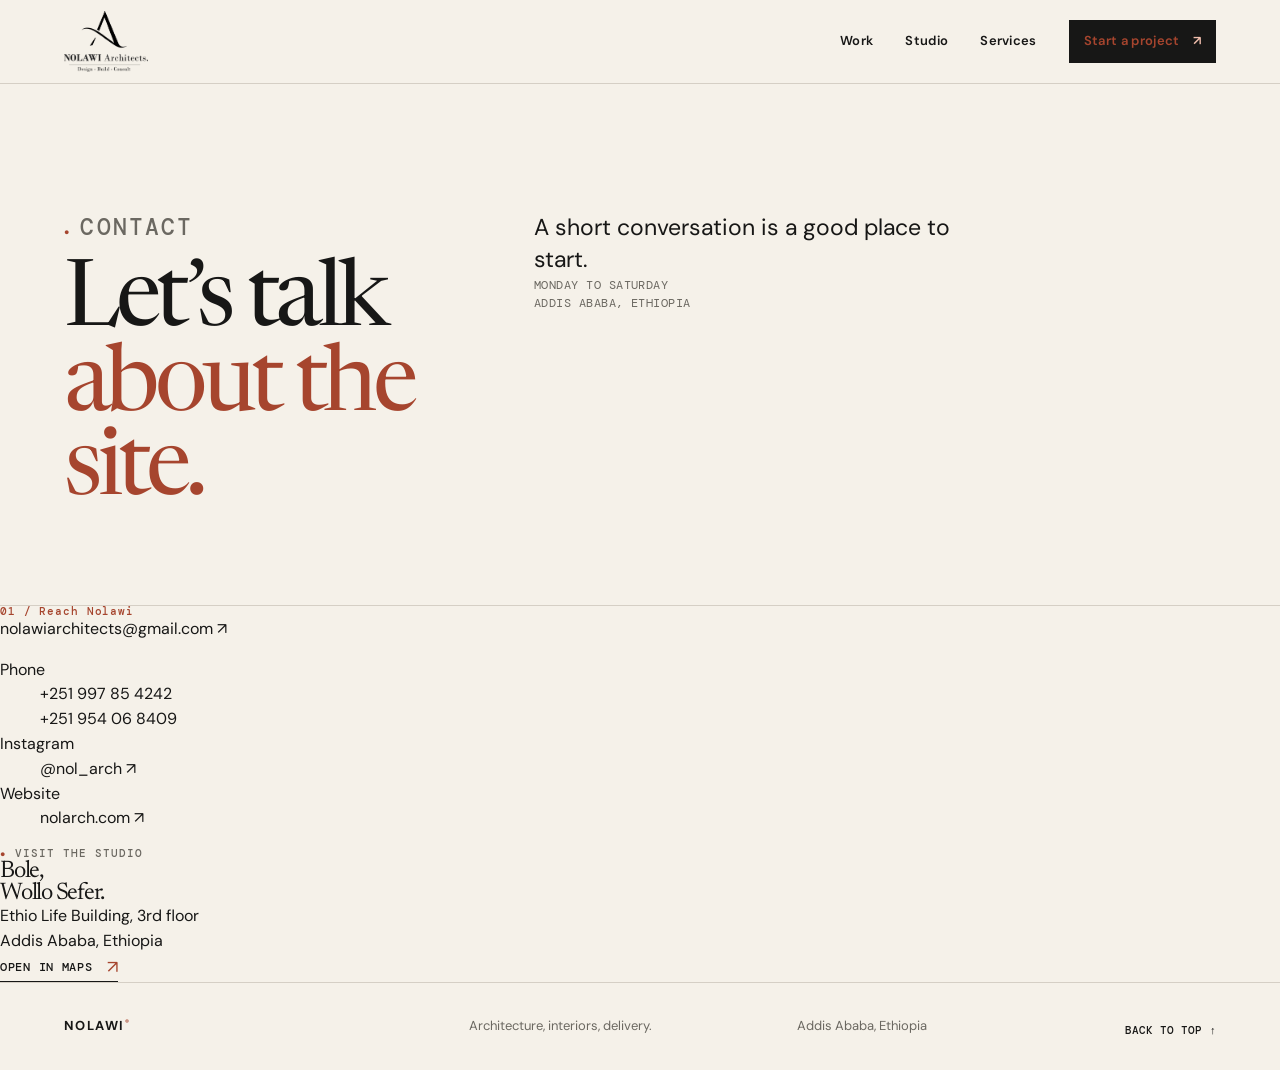
==== contact.html @ 7c28de39 "Build Nolawi Architects portfolio website" ====
<!doctype html><html lang="en"><head><meta charset="utf-8"><meta name="viewport" content="width=device-width,initial-scale=1"><meta name="theme-color" content="#f5f1e9"><meta name="description" content="Contact Nolawi Architects in Addis Ababa."><title>Contact | Nolawi Architects</title><link rel="stylesheet" href="styles.css?build=20261101"><script src="script.js?build=20261101" defer></script></head><body id="top"><header class="site-header"><a class="brand" href="index.html" aria-label="Nolawi Architects home"><img src="assets/logo.webp" alt="Nolawi Architects"></a><button class="menu-toggle" type="button" aria-expanded="false" aria-controls="site-nav" aria-label="Open navigation"><span></span><span></span></button><nav class="site-nav" id="site-nav" aria-label="Primary"><a href="work.html">Work</a><a href="studio.html">Studio</a><a href="services.html">Services</a><a class="nav-cta" href="contact.html" aria-current="page">Start a project <span>↗</span></a></nav></header><main><section class="page-intro"><div><p class="eyebrow">Contact</p><h1 class="display">Let’s talk<br><em>about the site.</em></h1></div><div><p data-project-note>A short conversation is a good place to start.</p><p>Monday to Saturday<br>Addis Ababa, Ethiopia</p></div></section><section class="contact-grid"><div><p class="section-no">01 / Reach Nolawi</p><a class="contact-email" data-project-email href="mailto:nolawiarchitects@gmail.com?subject=Project%20enquiry">nolawiarchitects@gmail.com <span>↗</span></a><dl class="contact-list"><dt>Phone</dt><dd><a href="tel:+251997854242">+251 997 85 4242</a><br><a href="tel:+2519540608409">+251 954 06 8409</a></dd><dt>Instagram</dt><dd><a href="https://www.instagram.com/nol_arch/" target="_blank" rel="noreferrer">@nol_arch ↗</a></dd><dt>Website</dt><dd><a href="https://nolarch.com" target="_blank" rel="noreferrer">nolarch.com ↗</a></dd></dl></div><aside class="contact-location"><p class="eyebrow">Visit the studio</p><h2 class="display">Bole,<br>Wollo Sefer.</h2><p>Ethio Life Building, 3rd floor<br>Addis Ababa, Ethiopia</p><a class="text-link" href="https://maps.google.com/?q=Ethio+Life+Building,+Wollo+Sefer,+Addis+Ababa" target="_blank" rel="noreferrer">Open in maps <span>↗</span></a></aside></section></main><footer class="site-footer"><a class="footer-wordmark" href="index.html">NOLAWI<sup>®</sup></a><span>Architecture, interiors, delivery.</span><span>Addis Ababa, Ethiopia</span><a class="to-top" href="#top">Back to top ↑</a></footer></body></html>
---- styles.css ----
@import url('https://fonts.googleapis.com/css2?family=DM+Mono:wght@400;500&family=DM+Sans:opsz,wght@9..40,400;9..40,500;9..40,600;9..40,700&family=Newsreader:opsz,wght@6..72,400;6..72,500;6..72,600&display=swap');
:root{--paper:#f5f1e9;--white:#fffdf9;--ink:#171716;--coal:#282724;--quiet:#6b6861;--line:#d5cfc5;--clay:#a6452e;--sand:#e9dfd0;--display:'Newsreader',Georgia,serif;--sans:'DM Sans',Arial,sans-serif;--mono:'DM Mono',monospace;--max:1380px;--edge:clamp(20px,5vw,78px)}
*{box-sizing:border-box}html{scroll-behavior:smooth;scroll-padding-top:88px}body{margin:0;background:var(--paper);color:var(--ink);font:400 16px/1.55 var(--sans);-webkit-font-smoothing:antialiased}img{display:block;max-width:100%}a{color:inherit;text-decoration:none}button{color:inherit;font:inherit}h1,h2,h3,p,figure{margin:0}.shell{width:min(calc(100% - var(--edge)*2),var(--max));margin-inline:auto}.eyebrow{color:var(--quiet);font:500 11px/1.2 var(--mono);letter-spacing:.09em;text-transform:uppercase}.eyebrow:before{content:'●';color:var(--clay);margin-right:9px;font-size:9px}.section-no{color:var(--clay);font:500 11px/1 var(--mono);letter-spacing:.08em}.display{font-family:var(--display);font-weight:400;letter-spacing:-.052em;line-height:.92}
/* shared */
.site-header{position:sticky;top:0;z-index:20;height:84px;display:flex;align-items:center;justify-content:space-between;gap:24px;padding:0 var(--edge);border-bottom:1px solid var(--line);background:rgba(245,241,233,.94);backdrop-filter:blur(14px)}.brand{display:block;width:148px;height:61px}.brand img{width:100%;height:100%;object-fit:contain;object-position:left center}.site-nav{display:flex;align-items:center;gap:clamp(20px,2.5vw,42px);font-size:13px;font-weight:600;letter-spacing:.025em}.site-nav a{transition:color .2s ease}.site-nav a:hover,.site-nav a[aria-current='page']{color:var(--clay)}.nav-cta{display:inline-flex;align-items:center;gap:13px;padding:11px 15px;color:var(--white);background:var(--ink)}.nav-cta:hover{color:var(--white)!important;background:var(--clay)}.nav-cta span{color:#f1bfad}.menu-toggle{display:none}.site-footer{display:grid;grid-template-columns:1.25fr 1fr 1fr auto;gap:22px;align-items:end;padding:33px var(--edge);color:var(--quiet);border-top:1px solid var(--line);font-size:13px}.footer-wordmark{color:var(--ink);font-weight:700;letter-spacing:.11em}.footer-wordmark sup{color:var(--clay);font-size:8px}.to-top{text-align:right;color:var(--ink);font:500 11px var(--mono);text-transform:uppercase}
/* home */
.hero{display:grid;grid-template-columns:minmax(280px,.88fr) minmax(0,1.5fr);min-height:calc(100svh - 84px)}.hero-intro{display:flex;flex-direction:column;justify-content:space-between;padding:clamp(42px,7vw,104px) clamp(24px,4vw,62px) clamp(38px,5vw,68px) var(--edge);border-right:1px solid var(--line)}.hero-intro h1{max-width:540px;margin:22px 0 26px;font-size:clamp(57px,6.4vw,106px)}.hero-intro h1 em{color:var(--clay);font-style:normal}.hero-copy{max-width:360px;color:var(--coal);font-size:clamp(17px,1.4vw,21px);line-height:1.42}.hero-meta{display:flex;justify-content:space-between;gap:18px;padding-top:40px;border-top:1px solid var(--line);color:var(--quiet);font:11px/1.45 var(--mono);letter-spacing:.04em;text-transform:uppercase}.hero-visual{position:relative;min-height:560px;overflow:hidden;background:#c5c0b6}.hero-visual img{position:absolute;inset:0;width:100%;height:100%;object-fit:cover;object-position:center;animation:settle-in 1.1s cubic-bezier(.2,.7,.2,1) both}.hero-visual:after{content:'';position:absolute;inset:45% 0 0;background:linear-gradient(transparent,rgba(0,0,0,.58));pointer-events:none}.hero-caption{position:absolute;z-index:1;bottom:clamp(24px,4vw,56px);left:clamp(24px,4vw,56px);right:clamp(24px,4vw,56px);display:flex;align-items:end;justify-content:space-between;gap:20px;color:var(--white)}.hero-caption small{display:block;margin-bottom:7px;color:#ffe0d5;font:11px var(--mono);letter-spacing:.08em;text-transform:uppercase}.hero-caption strong{display:block;font:500 clamp(27px,3.3vw,48px)/1 var(--display);letter-spacing:-.04em}.text-link{display:inline-flex;align-items:center;gap:14px;padding-bottom:5px;border-bottom:1px solid currentColor;font:500 12px var(--mono);letter-spacing:.06em;text-transform:uppercase;white-space:nowrap}.text-link span{color:var(--clay);font:18px/1 var(--sans);transition:transform .2s ease}.text-link:hover span{transform:translate(3px,-3px)}.hero-caption .text-link span{color:#ffe0d5}
.statement{display:grid;grid-template-columns:.6fr 1.4fr;gap:7vw;padding:clamp(70px,10vw,145px) var(--edge);border-bottom:1px solid var(--line)}.statement h2{max-width:800px;font-size:clamp(42px,5.3vw,76px)}.statement h2 em{color:var(--clay);font-style:normal}.statement-copy{align-self:end;max-width:440px;color:var(--coal);font-size:18px}.statement-copy .text-link{margin-top:28px}
.featured{padding:clamp(66px,8vw,112px) var(--edge);background:var(--ink);color:var(--white)}.section-head{display:flex;align-items:end;justify-content:space-between;gap:24px;margin-bottom:44px}.section-head h2{margin-top:14px;font-size:clamp(47px,5.1vw,73px)}.section-head .eyebrow{color:#c4bdb1}.section-head .eyebrow:before{color:#f29b7c}.section-head .text-link span{color:#f29b7c}.project-list{display:grid;grid-template-columns:repeat(12,1fr);gap:26px}.project-card{display:block;min-width:0}.project-card:nth-child(1){grid-column:span 7}.project-card:nth-child(2){grid-column:span 5;padding-top:12vw}.project-card:nth-child(3){grid-column:span 5}.project-card:nth-child(4){grid-column:span 7;padding-top:6vw}.project-image{position:relative;overflow:hidden;aspect-ratio:1.36;background:#4c4a46}.project-image img{width:100%;height:100%;object-fit:cover;transition:transform .7s cubic-bezier(.2,.65,.25,1)}.project-card:hover .project-image img{transform:scale(1.045)}.project-image:after{content:'';position:absolute;inset:55% 0 0;background:linear-gradient(transparent,rgba(0,0,0,.34))}.project-mark{position:absolute;z-index:1;right:0;bottom:0;width:48px;height:48px;display:grid;place-items:center;color:var(--ink);background:#f29b7c;font-size:20px}.project-info{display:flex;justify-content:space-between;gap:20px;padding-top:15px;border-top:1px solid rgba(255,255,255,.25);margin-top:14px}.project-info h3{font-size:clamp(18px,2vw,25px);font-weight:500;letter-spacing:-.04em}.project-info p,.project-info small{margin-top:5px;color:#c4bdb1;font:11px/1.4 var(--mono)}.project-info small{flex:none}
.services-strip{padding:clamp(68px,8vw,112px) var(--edge);background:var(--sand)}.services-strip>.shell{display:grid;grid-template-columns:.6fr 1.4fr;gap:7vw}.services-strip h2{font-size:clamp(42px,5vw,70px)}.services-strip h2 em{color:var(--clay);font-style:normal}.service-rows{border-top:1px solid var(--ink)}.service-row{display:grid;grid-template-columns:42px 1fr auto;align-items:center;gap:20px;padding:21px 0;border-bottom:1px solid var(--line);transition:padding .2s ease}.service-row:hover{padding-inline:9px}.service-row span{color:var(--clay);font:11px var(--mono)}.service-row strong{font-size:clamp(21px,2.3vw,31px);font-weight:500;letter-spacing:-.04em}.service-row small{color:var(--quiet);font:12px var(--mono)}.contact-panel{padding:clamp(66px,8vw,112px) var(--edge);background:var(--clay);color:var(--white)}.contact-panel>.shell{display:grid;grid-template-columns:.6fr 1.4fr auto;gap:5vw;align-items:end}.contact-panel .eyebrow{color:#ffd9cf}.contact-panel .eyebrow:before{color:var(--white)}.contact-panel h2{font-size:clamp(45px,5vw,72px)}.contact-panel .button{background:var(--white);color:var(--ink)}.button{display:inline-flex;align-items:center;justify-content:center;gap:18px;min-height:53px;padding:0 20px;background:var(--ink);color:var(--white);font:500 12px var(--mono);letter-spacing:.05em;text-transform:uppercase;transition:transform .2s ease,background .2s ease}.button:hover{transform:translateY(-3px);background:var(--clay)}
/* page frames */
.page-intro{display:grid;grid-template-columns:.7fr 1.3fr;gap:8vw;padding:clamp(75px,10vw,136px) var(--edge) clamp(55px,7vw,92px);border-bottom:1px solid var(--line)}.page-intro h1{margin-top:17px;font-size:clamp(55px,7.2vw,106px)}.page-intro h1 em{color:var(--clay);font-style:normal}.page-intro p{align-self:end;max-width:470px;font-size:clamp(18px,1.8vw,24px);line-height:1.38}.page-intro p:last-child{color:var(--quiet);font:12px/1.5 var(--mono);letter-spacing:.04em;text-transform:uppercase}.filter-bar{display:flex;align-items:center;gap:10px;padding:25px 0;border-bottom:1px solid var(--line)}.filter-title{margin-right:auto;color:var(--quiet);font:11px var(--mono);letter-spacing:.07em;text-transform:uppercase}.filter-button{border:1px solid transparent;background:transparent;padding:8px 11px;cursor:pointer;color:var(--quiet);font:500 11px var(--mono);letter-spacing:.05em;text-transform:uppercase}.filter-button.is-active,.filter-button:hover{border-color:var(--ink);color:var(--ink)}.work-page{padding:0 var(--edge) clamp(76px,9vw,128px)}.all-projects{display:grid;grid-template-columns:repeat(3,1fr);gap:54px 26px;padding-top:42px}.all-projects .project-card{color:var(--ink}.all-projects .project-card:nth-child(n){grid-column:auto;padding-top:0}.all-projects .project-info{border-color:var(--line)}.all-projects .project-info p,.all-projects .project-info small{color:var(--quiet)}.all-projects .project-mark{background:var(--clay);color:var(--white)}.all-projects .project-card[hidden]{display:none}
.studio-grid{display:grid;grid-template-columns:1fr 1fr;gap:8vw;align-items:center;padding:clamp(62px,8vw,114px) var(--edge)}.studio-photo{aspect-ratio:.95;overflow:hidden}.studio-photo img{width:100%;height:100%;object-fit:cover}.studio-copy h2{margin:19px 0 24px;font-size:clamp(43px,5vw,69px)}.studio-copy h2 em{color:var(--clay);font-style:normal}.studio-copy p:not(.eyebrow){max-width:500px;margin-bottom:16px;font-size:17px;color:var(--coal)}.principles{padding:clamp(65px,8vw,106px) var(--edge);background:var(--ink);color:var(--white)}.principle-grid{display:grid;grid-template-columns:repeat(3,1fr);gap:28px;margin-top:42px}.principle{padding-top:16px;border-top:1px solid rgba(255,255,255,.27)}.principle span{color:#f29b7c;font:11px var(--mono)}.principle h3{margin:34px 0 9px;font:500 clamp(23px,2.5vw,34px) var(--display);letter-spacing:-.04em}.principle p{color:#c6beb1;max-width:330px}.service-page{padding:0 var(--edge) clamp(72px,9vw,120px)}.service-card{display:grid;grid-template-columns:.65fr 1.35fr;gap:8vw;padding:35px 0;border-bottom:1px solid var(--line);scroll-margin-top:100px}.service-title{display:flex;gap:18px;align-items:baseline}.service-title span{color:var(--clay);font:11px var(--mono)}.service-title h2{font-size:clamp(36px,5vw,65px)}.service-desc{display:grid;grid-template-columns:1fr 1fr;gap:30px;align-items:start}.service-desc>p{font-size:18px}.service-desc ul{list-style:none;padding:0;margin:0}.service-desc li{padding:7px 0;border-bottom:1px solid var(--line);color:var(--quiet)}.contact-grid{display:grid;grid-template-columns:1fr 1fr;gap:6vw;padding:clamp(62px,8vw,112px) var(--edge)}.contact-email{display:inline-flex;justify-content:space-between;align-items:center;width:100%;padding:18px 0;border-bottom:2px solid var(--ink);font-size:clamp(22px,3vw,41px);letter-spacing:-.05em;overflow-wrap:anywhere}.contact-email span{color:var(--clay)}.contact-list{display:grid;grid-template-columns:100px 1fr;gap:13px 20px;margin-top:34px}.contact-list dt{color:var(--quiet);font:11px var(--mono);letter-spacing:.06em;text-transform:uppercase}.contact-list dd{margin:0}.contact-list a:hover{color:var(--clay)}.contact-location{min-height:390px;padding:clamp(30px,5vw,65px);display:flex;flex-direction:column;justify-content:space-between;background:var(--ink);color:var(--white)}.contact-location h2{font-size:clamp(40px,5vw,67px)}.contact-location p{color:#c9c0b4}.contact-location .text-link span{color:#f29b7c}.project-header{padding:clamp(65px,8vw,116px) var(--edge) 40px}.project-header h1{max-width:1050px;margin:15px 0 28px;font-size:clamp(55px,7.5vw,105px)}.project-header h1 em{color:var(--clay);font-style:normal}.project-summary{display:flex;align-items:end;justify-content:space-between;gap:30px;max-width:960px;padding-top:18px;border-top:1px solid var(--line)}.project-summary p{max-width:620px;font-size:clamp(18px,1.9vw,25px)}.project-hero{margin:0 var(--edge);height:min(58vw,760px);overflow:hidden;background:#ccc6bb}.project-hero img{width:100%;height:100%;object-fit:cover}.project-copy{display:grid;grid-template-columns:.6fr 1.4fr;gap:8vw;padding:clamp(65px,8vw,110px) var(--edge)}.project-copy>div{max-width:700px}.project-copy p:last-child{font-size:clamp(19px,2vw,26px);line-height:1.5}.project-copy .button{margin-top:28px}
@keyframes settle-in{from{transform:scale(1.045)}to{transform:scale(1)}}
@media(max-width:900px){.hero,.page-intro,.statement,.services-strip>.shell,.contact-panel>.shell{grid-template-columns:1fr}.hero-intro{border-right:0}.hero-visual{min-height:580px}.contact-panel>.shell{gap:32px}.all-projects{grid-template-columns:repeat(2,1fr)}.studio-grid,.contact-grid{gap:42px}.site-footer{grid-template-columns:1fr 1fr}.to-top{text-align:left}}
@media(max-width:640px){:root{--edge:20px}body{font-size:15px}.site-header{height:68px}.brand{width:130px;height:54px}.menu-toggle{display:grid;place-items:center;width:40px;height:40px;border:1px solid var(--ink);background:transparent;cursor:pointer}.menu-toggle span{display:block;width:16px;height:1px;margin:3px 0;background:var(--ink);transition:transform .2s ease}.menu-toggle[aria-expanded='true'] span:first-child{transform:translateY(3.5px) rotate(45deg)}.menu-toggle[aria-expanded='true'] span:last-child{transform:translateY(-3.5px) rotate(-45deg)}.site-nav{display:none;position:absolute;top:68px;left:0;right:0;flex-direction:column;align-items:stretch;gap:0;padding:10px var(--edge) 20px;background:var(--paper);border-bottom:1px solid var(--ink)}.site-nav.is-open{display:flex}.site-nav a{padding:13px 0;border-bottom:1px solid var(--line);font-size:16px}.site-nav .nav-cta{justify-content:space-between;padding:13px;margin-top:10px;border:0}.hero{min-height:auto}.hero-intro{min-height:520px;padding:57px var(--edge) 30px}.hero-intro h1{font-size:clamp(54px,15vw,80px)}.hero-meta{padding-top:28px}.hero-visual{min-height:510px}.hero-caption{align-items:start;flex-direction:column}.hero-caption strong{font-size:35px}.statement,.featured,.services-strip,.contact-panel{padding-inline:var(--edge)}.statement{gap:34px}.statement h2,.services-strip h2{font-size:clamp(42px,12vw,62px)}.section-head{align-items:start;flex-direction:column;margin-bottom:30px}.project-list{grid-template-columns:1fr;gap:42px}.project-card:nth-child(n){grid-column:auto;padding-top:0}.project-image{aspect-ratio:1.1}.services-strip>.shell{gap:38px}.service-row{grid-template-columns:28px 1fr auto;gap:10px}.service-row small{display:none}.contact-panel>.shell{gap:24px}.page-intro{padding-block:60px;gap:30px}.page-intro h1{font-size:clamp(51px,14vw,75px)}.filter-bar{flex-wrap:wrap}.filter-title{flex-basis:100%}.all-projects{grid-template-columns:1fr;gap:38px;padding-top:30px}.studio-grid,.contact-grid{grid-template-columns:1fr;padding-block:60px}.studio-photo{aspect-ratio:1.08}.principle-grid{grid-template-columns:1fr;gap:28px}.service-card{display:block;padding:27px 0}.service-desc{grid-template-columns:1fr;gap:20px;margin:18px 0 0 34px}.contact-location{min-height:330px}.project-header{padding-top:57px}.project-header h1{font-size:clamp(48px,13.5vw,70px)}.project-summary{align-items:start;flex-direction:column;gap:22px}.project-hero{height:112vw;margin-inline:0}.project-copy{display:block}.project-copy>div{margin-top:22px}.site-footer{gap:16px;padding-block:26px}}@media(prefers-reduced-motion:reduce){*,*::before,*::after{animation-duration:.01ms!important;transition-duration:.01ms!important;scroll-behavior:auto!important}}
.hero-visual img,.studio-photo img,.project-hero img{transform:translate3d(0,var(--scroll-shift,0),0) scale(1.04);transition:transform .18s linear}.has-motion main>section:not(.hero){opacity:.78;transform:translateY(20px);transition:opacity .7s ease,transform .7s cubic-bezier(.2,.7,.2,1)}.has-motion main>section.is-inview{opacity:1;transform:none}.has-motion main>section.featured{transform:translateY(24px)}
.all-projects{display:grid;grid-template-columns:repeat(3,minmax(0,1fr));gap:54px 26px;padding-top:42px}.all-projects .project-card{color:var(--ink);grid-column:auto!important;padding-top:0!important}.all-projects .project-info{border-color:var(--line)}.all-projects .project-info p,.all-projects .project-info small{color:var(--quiet)}.all-projects .project-mark{background:var(--clay);color:var(--white)}.all-projects .project-card[hidden]{display:none}@media(max-width:900px){.all-projects{grid-template-columns:repeat(2,minmax(0,1fr))}}@media(max-width:640px){.all-projects{grid-template-columns:1fr;gap:38px;padding-top:30px}}
.all-projects .project-card{color:var(--ink)}
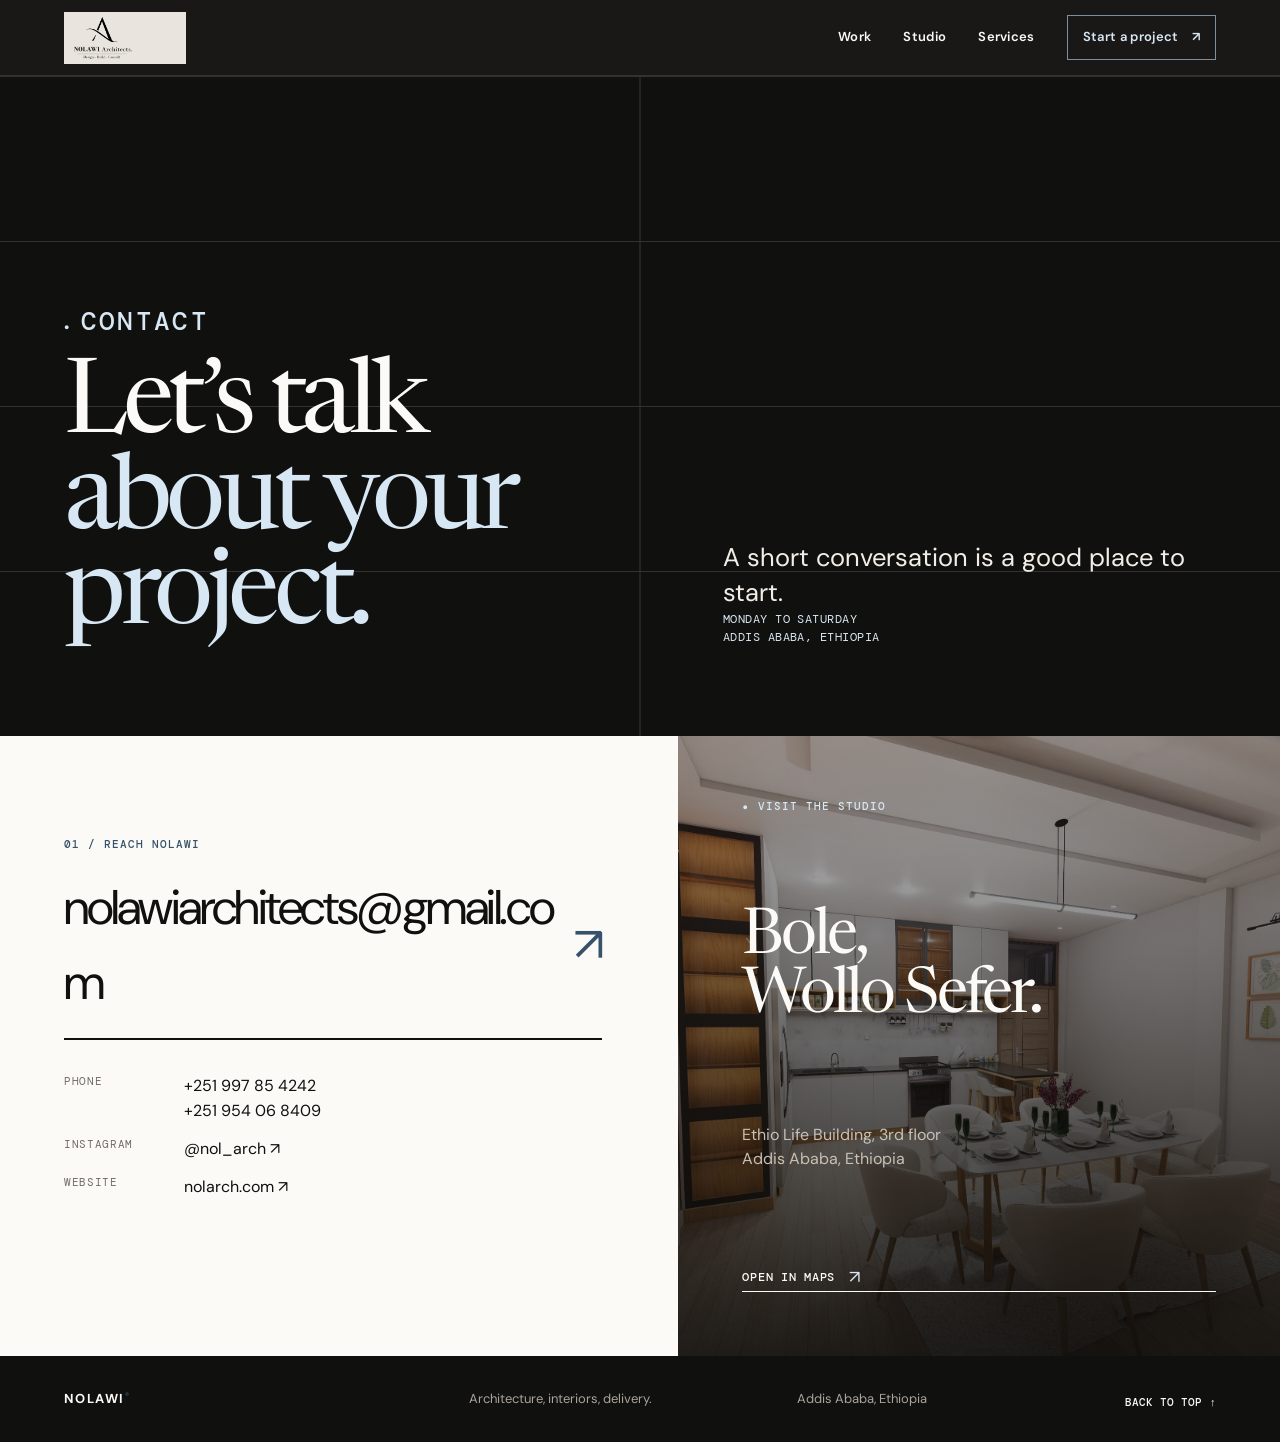
==== commit f7f9df30: "Rebuild visual direction with image-led editorial design" ====
--- a/contact.html
+++ b/contact.html
@@ -1,2 +1,46 @@
-<!doctype html><html lang="en"><head><meta charset="utf-8"><meta name="viewport" content="width=device-width,initial-scale=1"><meta name="theme-color" content="#f5f1e9"><meta name="description" content="Contact Nolawi Architects in Addis Ababa."><title>Contact | Nolawi Architects</title><link rel="stylesheet" href="styles.css?build=20261101"><script src="script.js?build=20261101" defer></script></head><body id="top"><header class="site-header"><a class="brand" href="index.html" aria-label="Nolawi Architects home"><img src="assets/logo.webp" alt="Nolawi Architects"></a><button class="menu-toggle" type="button" aria-expanded="false" aria-controls="site-nav" aria-label="Open navigation"><span></span><span></span></button><nav class="site-nav" id="site-nav" aria-label="Primary"><a href="work.html">Work</a><a href="studio.html">Studio</a><a href="services.html">Services</a><a class="nav-cta" href="contact.html" aria-current="page">Start a project <span>↗</span></a></nav></header><main><section class="page-intro"><div><p class="eyebrow">Contact</p><h1 class="display">Let’s talk<br><em>about the site.</em></h1></div><div><p data-project-note>A short conversation is a good place to start.</p><p>Monday to Saturday<br>Addis Ababa, Ethiopia</p></div></section><section class="contact-grid"><div><p class="section-no">01 / Reach Nolawi</p><a class="contact-email" data-project-email href="mailto:nolawiarchitects@gmail.com?subject=Project%20enquiry">nolawiarchitects@gmail.com <span>↗</span></a><dl class="contact-list"><dt>Phone</dt><dd><a href="tel:+251997854242">+251 997 85 4242</a><br><a href="tel:+2519540608409">+251 954 06 8409</a></dd><dt>Instagram</dt><dd><a href="https://www.instagram.com/nol_arch/" target="_blank" rel="noreferrer">@nol_arch ↗</a></dd><dt>Website</dt><dd><a href="https://nolarch.com" target="_blank" rel="noreferrer">nolarch.com ↗</a></dd></dl></div><aside class="contact-location"><p class="eyebrow">Visit the studio</p><h2 class="display">Bole,<br>Wollo Sefer.</h2><p>Ethio Life Building, 3rd floor<br>Addis Ababa, Ethiopia</p><a class="text-link" href="https://maps.google.com/?q=Ethio+Life+Building,+Wollo+Sefer,+Addis+Ababa" target="_blank" rel="noreferrer">Open in maps <span>↗</span></a></aside></section></main><footer class="site-footer"><a class="footer-wordmark" href="index.html">NOLAWI<sup>®</sup></a><span>Architecture, interiors, delivery.</span><span>Addis Ababa, Ethiopia</span><a class="to-top" href="#top">Back to top ↑</a></footer></body></html>
+<!doctype html>
+<html lang="en">
+<head>
+  <meta charset="utf-8">
+  <meta name="viewport" content="width=device-width,initial-scale=1">
+  <meta name="theme-color" content="#10100f">
+  <meta name="description" content="Contact Nolawi Architects in Addis Ababa.">
+  <title>Contact | Nolawi Architects</title>
+  <link rel="stylesheet" href="styles.css?build=20261102">
+  <script src="script.js?build=20261102" defer></script>
+</head>
+<body id="top">
+  <header class="site-header">
+    <a class="brand" href="index.html" aria-label="Nolawi Architects home"><img src="assets/logo.webp" alt="Nolawi Architects"></a>
+    <button class="menu-toggle" type="button" aria-expanded="false" aria-controls="site-nav" aria-label="Open navigation"><span></span><span></span></button>
+    <nav class="site-nav" id="site-nav" aria-label="Primary">
+      <a href="work.html">Work</a><a href="studio.html">Studio</a><a href="services.html">Services</a>
+      <a class="nav-cta" href="contact.html" aria-current="page">Start a project <span>↗</span></a>
+    </nav>
+  </header>
+  <main>
+    <section class="page-intro">
+      <div><p class="eyebrow">Contact</p><h1 class="display">Let’s talk<br><em>about your project.</em></h1></div>
+      <div><p data-project-note>A short conversation is a good place to start.</p><p>Monday to Saturday<br>Addis Ababa, Ethiopia</p></div>
+    </section>
+    <section class="contact-grid">
+      <div>
+        <p class="section-no">01 / Reach Nolawi</p>
+        <a class="contact-email" data-project-email href="mailto:nolawiarchitects@gmail.com?subject=Project%20enquiry">nolawiarchitects@gmail.com <span>↗</span></a>
+        <dl class="contact-list">
+          <dt>Phone</dt><dd><a href="tel:+251997854242">+251 997 85 4242</a><br><a href="tel:+2519540608409">+251 954 06 8409</a></dd>
+          <dt>Instagram</dt><dd><a href="https://www.instagram.com/nol_arch/" target="_blank" rel="noreferrer">@nol_arch ↗</a></dd>
+          <dt>Website</dt><dd><a href="https://nolarch.com" target="_blank" rel="noreferrer">nolarch.com ↗</a></dd>
+        </dl>
+      </div>
+      <aside class="contact-location">
+        <p class="eyebrow">Visit the studio</p><h2 class="display">Bole,<br>Wollo Sefer.</h2>
+        <p>Ethio Life Building, 3rd floor<br>Addis Ababa, Ethiopia</p>
+        <a class="text-link" href="https://maps.google.com/?q=Ethio+Life+Building,+Wollo+Sefer,+Addis+Ababa" target="_blank" rel="noreferrer">Open in maps <span>↗</span></a>
+      </aside>
+    </section>
+  </main>
+  <footer class="site-footer"><a class="footer-wordmark" href="index.html">NOLAWI<sup>®</sup></a><span>Architecture, interiors, delivery.</span><span>Addis Ababa, Ethiopia</span><a class="to-top" href="#top">Back to top ↑</a></footer>
+</body>
+</html>
 
--- a/styles.css
+++ b/styles.css
@@ -1,19 +1,361 @@
 @import url('https://fonts.googleapis.com/css2?family=DM+Mono:wght@400;500&family=DM+Sans:opsz,wght@9..40,400;9..40,500;9..40,600;9..40,700&family=Newsreader:opsz,wght@6..72,400;6..72,500;6..72,600&display=swap');
-:root{--paper:#f5f1e9;--white:#fffdf9;--ink:#171716;--coal:#282724;--quiet:#6b6861;--line:#d5cfc5;--clay:#a6452e;--sand:#e9dfd0;--display:'Newsreader',Georgia,serif;--sans:'DM Sans',Arial,sans-serif;--mono:'DM Mono',monospace;--max:1380px;--edge:clamp(20px,5vw,78px)}
-*{box-sizing:border-box}html{scroll-behavior:smooth;scroll-padding-top:88px}body{margin:0;background:var(--paper);color:var(--ink);font:400 16px/1.55 var(--sans);-webkit-font-smoothing:antialiased}img{display:block;max-width:100%}a{color:inherit;text-decoration:none}button{color:inherit;font:inherit}h1,h2,h3,p,figure{margin:0}.shell{width:min(calc(100% - var(--edge)*2),var(--max));margin-inline:auto}.eyebrow{color:var(--quiet);font:500 11px/1.2 var(--mono);letter-spacing:.09em;text-transform:uppercase}.eyebrow:before{content:'●';color:var(--clay);margin-right:9px;font-size:9px}.section-no{color:var(--clay);font:500 11px/1 var(--mono);letter-spacing:.08em}.display{font-family:var(--display);font-weight:400;letter-spacing:-.052em;line-height:.92}
-/* shared */
-.site-header{position:sticky;top:0;z-index:20;height:84px;display:flex;align-items:center;justify-content:space-between;gap:24px;padding:0 var(--edge);border-bottom:1px solid var(--line);background:rgba(245,241,233,.94);backdrop-filter:blur(14px)}.brand{display:block;width:148px;height:61px}.brand img{width:100%;height:100%;object-fit:contain;object-position:left center}.site-nav{display:flex;align-items:center;gap:clamp(20px,2.5vw,42px);font-size:13px;font-weight:600;letter-spacing:.025em}.site-nav a{transition:color .2s ease}.site-nav a:hover,.site-nav a[aria-current='page']{color:var(--clay)}.nav-cta{display:inline-flex;align-items:center;gap:13px;padding:11px 15px;color:var(--white);background:var(--ink)}.nav-cta:hover{color:var(--white)!important;background:var(--clay)}.nav-cta span{color:#f1bfad}.menu-toggle{display:none}.site-footer{display:grid;grid-template-columns:1.25fr 1fr 1fr auto;gap:22px;align-items:end;padding:33px var(--edge);color:var(--quiet);border-top:1px solid var(--line);font-size:13px}.footer-wordmark{color:var(--ink);font-weight:700;letter-spacing:.11em}.footer-wordmark sup{color:var(--clay);font-size:8px}.to-top{text-align:right;color:var(--ink);font:500 11px var(--mono);text-transform:uppercase}
-/* home */
-.hero{display:grid;grid-template-columns:minmax(280px,.88fr) minmax(0,1.5fr);min-height:calc(100svh - 84px)}.hero-intro{display:flex;flex-direction:column;justify-content:space-between;padding:clamp(42px,7vw,104px) clamp(24px,4vw,62px) clamp(38px,5vw,68px) var(--edge);border-right:1px solid var(--line)}.hero-intro h1{max-width:540px;margin:22px 0 26px;font-size:clamp(57px,6.4vw,106px)}.hero-intro h1 em{color:var(--clay);font-style:normal}.hero-copy{max-width:360px;color:var(--coal);font-size:clamp(17px,1.4vw,21px);line-height:1.42}.hero-meta{display:flex;justify-content:space-between;gap:18px;padding-top:40px;border-top:1px solid var(--line);color:var(--quiet);font:11px/1.45 var(--mono);letter-spacing:.04em;text-transform:uppercase}.hero-visual{position:relative;min-height:560px;overflow:hidden;background:#c5c0b6}.hero-visual img{position:absolute;inset:0;width:100%;height:100%;object-fit:cover;object-position:center;animation:settle-in 1.1s cubic-bezier(.2,.7,.2,1) both}.hero-visual:after{content:'';position:absolute;inset:45% 0 0;background:linear-gradient(transparent,rgba(0,0,0,.58));pointer-events:none}.hero-caption{position:absolute;z-index:1;bottom:clamp(24px,4vw,56px);left:clamp(24px,4vw,56px);right:clamp(24px,4vw,56px);display:flex;align-items:end;justify-content:space-between;gap:20px;color:var(--white)}.hero-caption small{display:block;margin-bottom:7px;color:#ffe0d5;font:11px var(--mono);letter-spacing:.08em;text-transform:uppercase}.hero-caption strong{display:block;font:500 clamp(27px,3.3vw,48px)/1 var(--display);letter-spacing:-.04em}.text-link{display:inline-flex;align-items:center;gap:14px;padding-bottom:5px;border-bottom:1px solid currentColor;font:500 12px var(--mono);letter-spacing:.06em;text-transform:uppercase;white-space:nowrap}.text-link span{color:var(--clay);font:18px/1 var(--sans);transition:transform .2s ease}.text-link:hover span{transform:translate(3px,-3px)}.hero-caption .text-link span{color:#ffe0d5}
-.statement{display:grid;grid-template-columns:.6fr 1.4fr;gap:7vw;padding:clamp(70px,10vw,145px) var(--edge);border-bottom:1px solid var(--line)}.statement h2{max-width:800px;font-size:clamp(42px,5.3vw,76px)}.statement h2 em{color:var(--clay);font-style:normal}.statement-copy{align-self:end;max-width:440px;color:var(--coal);font-size:18px}.statement-copy .text-link{margin-top:28px}
-.featured{padding:clamp(66px,8vw,112px) var(--edge);background:var(--ink);color:var(--white)}.section-head{display:flex;align-items:end;justify-content:space-between;gap:24px;margin-bottom:44px}.section-head h2{margin-top:14px;font-size:clamp(47px,5.1vw,73px)}.section-head .eyebrow{color:#c4bdb1}.section-head .eyebrow:before{color:#f29b7c}.section-head .text-link span{color:#f29b7c}.project-list{display:grid;grid-template-columns:repeat(12,1fr);gap:26px}.project-card{display:block;min-width:0}.project-card:nth-child(1){grid-column:span 7}.project-card:nth-child(2){grid-column:span 5;padding-top:12vw}.project-card:nth-child(3){grid-column:span 5}.project-card:nth-child(4){grid-column:span 7;padding-top:6vw}.project-image{position:relative;overflow:hidden;aspect-ratio:1.36;background:#4c4a46}.project-image img{width:100%;height:100%;object-fit:cover;transition:transform .7s cubic-bezier(.2,.65,.25,1)}.project-card:hover .project-image img{transform:scale(1.045)}.project-image:after{content:'';position:absolute;inset:55% 0 0;background:linear-gradient(transparent,rgba(0,0,0,.34))}.project-mark{position:absolute;z-index:1;right:0;bottom:0;width:48px;height:48px;display:grid;place-items:center;color:var(--ink);background:#f29b7c;font-size:20px}.project-info{display:flex;justify-content:space-between;gap:20px;padding-top:15px;border-top:1px solid rgba(255,255,255,.25);margin-top:14px}.project-info h3{font-size:clamp(18px,2vw,25px);font-weight:500;letter-spacing:-.04em}.project-info p,.project-info small{margin-top:5px;color:#c4bdb1;font:11px/1.4 var(--mono)}.project-info small{flex:none}
-.services-strip{padding:clamp(68px,8vw,112px) var(--edge);background:var(--sand)}.services-strip>.shell{display:grid;grid-template-columns:.6fr 1.4fr;gap:7vw}.services-strip h2{font-size:clamp(42px,5vw,70px)}.services-strip h2 em{color:var(--clay);font-style:normal}.service-rows{border-top:1px solid var(--ink)}.service-row{display:grid;grid-template-columns:42px 1fr auto;align-items:center;gap:20px;padding:21px 0;border-bottom:1px solid var(--line);transition:padding .2s ease}.service-row:hover{padding-inline:9px}.service-row span{color:var(--clay);font:11px var(--mono)}.service-row strong{font-size:clamp(21px,2.3vw,31px);font-weight:500;letter-spacing:-.04em}.service-row small{color:var(--quiet);font:12px var(--mono)}.contact-panel{padding:clamp(66px,8vw,112px) var(--edge);background:var(--clay);color:var(--white)}.contact-panel>.shell{display:grid;grid-template-columns:.6fr 1.4fr auto;gap:5vw;align-items:end}.contact-panel .eyebrow{color:#ffd9cf}.contact-panel .eyebrow:before{color:var(--white)}.contact-panel h2{font-size:clamp(45px,5vw,72px)}.contact-panel .button{background:var(--white);color:var(--ink)}.button{display:inline-flex;align-items:center;justify-content:center;gap:18px;min-height:53px;padding:0 20px;background:var(--ink);color:var(--white);font:500 12px var(--mono);letter-spacing:.05em;text-transform:uppercase;transition:transform .2s ease,background .2s ease}.button:hover{transform:translateY(-3px);background:var(--clay)}
-/* page frames */
-.page-intro{display:grid;grid-template-columns:.7fr 1.3fr;gap:8vw;padding:clamp(75px,10vw,136px) var(--edge) clamp(55px,7vw,92px);border-bottom:1px solid var(--line)}.page-intro h1{margin-top:17px;font-size:clamp(55px,7.2vw,106px)}.page-intro h1 em{color:var(--clay);font-style:normal}.page-intro p{align-self:end;max-width:470px;font-size:clamp(18px,1.8vw,24px);line-height:1.38}.page-intro p:last-child{color:var(--quiet);font:12px/1.5 var(--mono);letter-spacing:.04em;text-transform:uppercase}.filter-bar{display:flex;align-items:center;gap:10px;padding:25px 0;border-bottom:1px solid var(--line)}.filter-title{margin-right:auto;color:var(--quiet);font:11px var(--mono);letter-spacing:.07em;text-transform:uppercase}.filter-button{border:1px solid transparent;background:transparent;padding:8px 11px;cursor:pointer;color:var(--quiet);font:500 11px var(--mono);letter-spacing:.05em;text-transform:uppercase}.filter-button.is-active,.filter-button:hover{border-color:var(--ink);color:var(--ink)}.work-page{padding:0 var(--edge) clamp(76px,9vw,128px)}.all-projects{display:grid;grid-template-columns:repeat(3,1fr);gap:54px 26px;padding-top:42px}.all-projects .project-card{color:var(--ink}.all-projects .project-card:nth-child(n){grid-column:auto;padding-top:0}.all-projects .project-info{border-color:var(--line)}.all-projects .project-info p,.all-projects .project-info small{color:var(--quiet)}.all-projects .project-mark{background:var(--clay);color:var(--white)}.all-projects .project-card[hidden]{display:none}
-.studio-grid{display:grid;grid-template-columns:1fr 1fr;gap:8vw;align-items:center;padding:clamp(62px,8vw,114px) var(--edge)}.studio-photo{aspect-ratio:.95;overflow:hidden}.studio-photo img{width:100%;height:100%;object-fit:cover}.studio-copy h2{margin:19px 0 24px;font-size:clamp(43px,5vw,69px)}.studio-copy h2 em{color:var(--clay);font-style:normal}.studio-copy p:not(.eyebrow){max-width:500px;margin-bottom:16px;font-size:17px;color:var(--coal)}.principles{padding:clamp(65px,8vw,106px) var(--edge);background:var(--ink);color:var(--white)}.principle-grid{display:grid;grid-template-columns:repeat(3,1fr);gap:28px;margin-top:42px}.principle{padding-top:16px;border-top:1px solid rgba(255,255,255,.27)}.principle span{color:#f29b7c;font:11px var(--mono)}.principle h3{margin:34px 0 9px;font:500 clamp(23px,2.5vw,34px) var(--display);letter-spacing:-.04em}.principle p{color:#c6beb1;max-width:330px}.service-page{padding:0 var(--edge) clamp(72px,9vw,120px)}.service-card{display:grid;grid-template-columns:.65fr 1.35fr;gap:8vw;padding:35px 0;border-bottom:1px solid var(--line);scroll-margin-top:100px}.service-title{display:flex;gap:18px;align-items:baseline}.service-title span{color:var(--clay);font:11px var(--mono)}.service-title h2{font-size:clamp(36px,5vw,65px)}.service-desc{display:grid;grid-template-columns:1fr 1fr;gap:30px;align-items:start}.service-desc>p{font-size:18px}.service-desc ul{list-style:none;padding:0;margin:0}.service-desc li{padding:7px 0;border-bottom:1px solid var(--line);color:var(--quiet)}.contact-grid{display:grid;grid-template-columns:1fr 1fr;gap:6vw;padding:clamp(62px,8vw,112px) var(--edge)}.contact-email{display:inline-flex;justify-content:space-between;align-items:center;width:100%;padding:18px 0;border-bottom:2px solid var(--ink);font-size:clamp(22px,3vw,41px);letter-spacing:-.05em;overflow-wrap:anywhere}.contact-email span{color:var(--clay)}.contact-list{display:grid;grid-template-columns:100px 1fr;gap:13px 20px;margin-top:34px}.contact-list dt{color:var(--quiet);font:11px var(--mono);letter-spacing:.06em;text-transform:uppercase}.contact-list dd{margin:0}.contact-list a:hover{color:var(--clay)}.contact-location{min-height:390px;padding:clamp(30px,5vw,65px);display:flex;flex-direction:column;justify-content:space-between;background:var(--ink);color:var(--white)}.contact-location h2{font-size:clamp(40px,5vw,67px)}.contact-location p{color:#c9c0b4}.contact-location .text-link span{color:#f29b7c}.project-header{padding:clamp(65px,8vw,116px) var(--edge) 40px}.project-header h1{max-width:1050px;margin:15px 0 28px;font-size:clamp(55px,7.5vw,105px)}.project-header h1 em{color:var(--clay);font-style:normal}.project-summary{display:flex;align-items:end;justify-content:space-between;gap:30px;max-width:960px;padding-top:18px;border-top:1px solid var(--line)}.project-summary p{max-width:620px;font-size:clamp(18px,1.9vw,25px)}.project-hero{margin:0 var(--edge);height:min(58vw,760px);overflow:hidden;background:#ccc6bb}.project-hero img{width:100%;height:100%;object-fit:cover}.project-copy{display:grid;grid-template-columns:.6fr 1.4fr;gap:8vw;padding:clamp(65px,8vw,110px) var(--edge)}.project-copy>div{max-width:700px}.project-copy p:last-child{font-size:clamp(19px,2vw,26px);line-height:1.5}.project-copy .button{margin-top:28px}
-@keyframes settle-in{from{transform:scale(1.045)}to{transform:scale(1)}}
-@media(max-width:900px){.hero,.page-intro,.statement,.services-strip>.shell,.contact-panel>.shell{grid-template-columns:1fr}.hero-intro{border-right:0}.hero-visual{min-height:580px}.contact-panel>.shell{gap:32px}.all-projects{grid-template-columns:repeat(2,1fr)}.studio-grid,.contact-grid{gap:42px}.site-footer{grid-template-columns:1fr 1fr}.to-top{text-align:left}}
-@media(max-width:640px){:root{--edge:20px}body{font-size:15px}.site-header{height:68px}.brand{width:130px;height:54px}.menu-toggle{display:grid;place-items:center;width:40px;height:40px;border:1px solid var(--ink);background:transparent;cursor:pointer}.menu-toggle span{display:block;width:16px;height:1px;margin:3px 0;background:var(--ink);transition:transform .2s ease}.menu-toggle[aria-expanded='true'] span:first-child{transform:translateY(3.5px) rotate(45deg)}.menu-toggle[aria-expanded='true'] span:last-child{transform:translateY(-3.5px) rotate(-45deg)}.site-nav{display:none;position:absolute;top:68px;left:0;right:0;flex-direction:column;align-items:stretch;gap:0;padding:10px var(--edge) 20px;background:var(--paper);border-bottom:1px solid var(--ink)}.site-nav.is-open{display:flex}.site-nav a{padding:13px 0;border-bottom:1px solid var(--line);font-size:16px}.site-nav .nav-cta{justify-content:space-between;padding:13px;margin-top:10px;border:0}.hero{min-height:auto}.hero-intro{min-height:520px;padding:57px var(--edge) 30px}.hero-intro h1{font-size:clamp(54px,15vw,80px)}.hero-meta{padding-top:28px}.hero-visual{min-height:510px}.hero-caption{align-items:start;flex-direction:column}.hero-caption strong{font-size:35px}.statement,.featured,.services-strip,.contact-panel{padding-inline:var(--edge)}.statement{gap:34px}.statement h2,.services-strip h2{font-size:clamp(42px,12vw,62px)}.section-head{align-items:start;flex-direction:column;margin-bottom:30px}.project-list{grid-template-columns:1fr;gap:42px}.project-card:nth-child(n){grid-column:auto;padding-top:0}.project-image{aspect-ratio:1.1}.services-strip>.shell{gap:38px}.service-row{grid-template-columns:28px 1fr auto;gap:10px}.service-row small{display:none}.contact-panel>.shell{gap:24px}.page-intro{padding-block:60px;gap:30px}.page-intro h1{font-size:clamp(51px,14vw,75px)}.filter-bar{flex-wrap:wrap}.filter-title{flex-basis:100%}.all-projects{grid-template-columns:1fr;gap:38px;padding-top:30px}.studio-grid,.contact-grid{grid-template-columns:1fr;padding-block:60px}.studio-photo{aspect-ratio:1.08}.principle-grid{grid-template-columns:1fr;gap:28px}.service-card{display:block;padding:27px 0}.service-desc{grid-template-columns:1fr;gap:20px;margin:18px 0 0 34px}.contact-location{min-height:330px}.project-header{padding-top:57px}.project-header h1{font-size:clamp(48px,13.5vw,70px)}.project-summary{align-items:start;flex-direction:column;gap:22px}.project-hero{height:112vw;margin-inline:0}.project-copy{display:block}.project-copy>div{margin-top:22px}.site-footer{gap:16px;padding-block:26px}}@media(prefers-reduced-motion:reduce){*,*::before,*::after{animation-duration:.01ms!important;transition-duration:.01ms!important;scroll-behavior:auto!important}}
-.hero-visual img,.studio-photo img,.project-hero img{transform:translate3d(0,var(--scroll-shift,0),0) scale(1.04);transition:transform .18s linear}.has-motion main>section:not(.hero){opacity:.78;transform:translateY(20px);transition:opacity .7s ease,transform .7s cubic-bezier(.2,.7,.2,1)}.has-motion main>section.is-inview{opacity:1;transform:none}.has-motion main>section.featured{transform:translateY(24px)}
-.all-projects{display:grid;grid-template-columns:repeat(3,minmax(0,1fr));gap:54px 26px;padding-top:42px}.all-projects .project-card{color:var(--ink);grid-column:auto!important;padding-top:0!important}.all-projects .project-info{border-color:var(--line)}.all-projects .project-info p,.all-projects .project-info small{color:var(--quiet)}.all-projects .project-mark{background:var(--clay);color:var(--white)}.all-projects .project-card[hidden]{display:none}@media(max-width:900px){.all-projects{grid-template-columns:repeat(2,minmax(0,1fr))}}@media(max-width:640px){.all-projects{grid-template-columns:1fr;gap:38px;padding-top:30px}}
-.all-projects .project-card{color:var(--ink)}
+
+:root {
+  --paper: #f5f1e9;
+  --white: #fffdf9;
+  --ink: #171716;
+  --coal: #292724;
+  --quiet: #6b6861;
+  --line: #d5cfc5;
+  --clay: #a6452e;
+  --sand: #e9dfd0;
+  --display: 'Newsreader', Georgia, serif;
+  --sans: 'DM Sans', Arial, sans-serif;
+  --mono: 'DM Mono', monospace;
+  --edge: clamp(20px, 5vw, 78px);
+  --max: 1380px;
+}
+
+* { box-sizing: border-box; }
+html { scroll-behavior: smooth; scroll-padding-top: 90px; }
+body { margin: 0; background: var(--paper); color: var(--ink); font: 400 16px/1.55 var(--sans); -webkit-font-smoothing: antialiased; }
+img { display: block; max-width: 100%; }
+a { color: inherit; text-decoration: none; }
+button { color: inherit; font: inherit; }
+h1, h2, h3, p, figure { margin: 0; }
+.shell { width: min(calc(100% - var(--edge) * 2), var(--max)); margin-inline: auto; }
+.display { font-family: var(--display); font-weight: 400; letter-spacing: -.052em; line-height: .92; }
+.eyebrow, .section-no { font: 500 11px/1.2 var(--mono); letter-spacing: .09em; text-transform: uppercase; }
+.eyebrow { color: var(--quiet); }
+.eyebrow::before { content: '●'; margin-right: 9px; color: var(--clay); font-size: 9px; }
+.section-no { color: var(--clay); }
+
+/* Shared navigation */
+.site-header { position: sticky; top: 0; z-index: 30; display: flex; align-items: center; justify-content: space-between; gap: 24px; height: 84px; padding: 0 var(--edge); border-bottom: 1px solid var(--line); background: rgba(245, 241, 233, .94); backdrop-filter: blur(14px); }
+.brand { display: block; width: 148px; height: 61px; }
+.brand img { width: 100%; height: 100%; object-fit: contain; object-position: left center; }
+.site-nav { display: flex; align-items: center; gap: clamp(20px, 2.5vw, 42px); font-size: 13px; font-weight: 600; letter-spacing: .025em; }
+.site-nav a { transition: color .2s ease, background .2s ease; }
+.site-nav a:hover, .site-nav a[aria-current='page'] { color: var(--clay); }
+.site-nav .nav-cta { display: inline-flex; align-items: center; gap: 13px; padding: 11px 15px; color: var(--white); background: var(--ink); }
+.site-nav .nav-cta:hover { color: var(--white); background: var(--clay); }
+.nav-cta span { color: #f2bdab; }
+.menu-toggle { display: none; }
+.site-footer { display: grid; grid-template-columns: 1.25fr 1fr 1fr auto; gap: 22px; align-items: end; padding: 33px var(--edge); color: var(--quiet); border-top: 1px solid var(--line); font-size: 13px; }
+.footer-wordmark { color: var(--ink); font-weight: 700; letter-spacing: .11em; }
+.footer-wordmark sup { color: var(--clay); font-size: 8px; }
+.to-top { color: var(--ink); text-align: right; font: 500 11px var(--mono); text-transform: uppercase; }
+.text-link { display: inline-flex; align-items: center; gap: 14px; padding-bottom: 5px; border-bottom: 1px solid currentColor; font: 500 12px var(--mono); letter-spacing: .06em; text-transform: uppercase; white-space: nowrap; }
+.text-link span { color: var(--clay); font: 18px/1 var(--sans); transition: transform .2s ease; }
+.text-link:hover span { transform: translate(3px, -3px); }
+.button { display: inline-flex; align-items: center; justify-content: center; gap: 18px; min-height: 53px; padding: 0 20px; color: var(--white); background: var(--ink); font: 500 12px var(--mono); letter-spacing: .05em; text-transform: uppercase; transition: transform .2s ease, background .2s ease; }
+.button:hover { transform: translateY(-3px); background: var(--clay); }
+
+/* Home */
+.hero { display: grid; grid-template-columns: minmax(280px, .88fr) minmax(0, 1.5fr); min-height: calc(100svh - 84px); }
+.hero-intro { display: flex; flex-direction: column; justify-content: space-between; padding: clamp(42px, 7vw, 104px) clamp(24px, 4vw, 62px) clamp(38px, 5vw, 68px) var(--edge); border-right: 1px solid var(--line); }
+.hero-intro h1 { max-width: 540px; margin: 22px 0 26px; font-size: clamp(57px, 6.4vw, 106px); }
+.hero-intro h1 em, .statement h2 em, .services-strip h2 em, .page-intro h1 em, .studio-copy h2 em { color: var(--clay); font-style: normal; }
+.hero-copy { max-width: 360px; color: var(--coal); font-size: clamp(17px, 1.4vw, 21px); line-height: 1.42; }
+.hero-meta { display: flex; justify-content: space-between; gap: 18px; padding-top: 40px; border-top: 1px solid var(--line); color: var(--quiet); font: 11px/1.45 var(--mono); letter-spacing: .04em; text-transform: uppercase; }
+.hero-visual { position: relative; min-height: 560px; overflow: hidden; background: #c5c0b6; }
+.hero-visual img { position: absolute; inset: 0; width: 100%; height: 100%; object-fit: cover; object-position: center; transform: translate3d(0, var(--scroll-shift, 0), 0) scale(1.04); transition: transform .18s linear; }
+.hero-visual::after, .project-image::after { position: absolute; inset: 55% 0 0; content: ''; background: linear-gradient(transparent, rgba(0, 0, 0, .38)); pointer-events: none; }
+.hero-caption { position: absolute; z-index: 1; right: clamp(24px, 4vw, 56px); bottom: clamp(24px, 4vw, 56px); left: clamp(24px, 4vw, 56px); display: flex; align-items: end; justify-content: space-between; gap: 20px; color: var(--white); }
+.hero-caption small { display: block; margin-bottom: 7px; color: #ffe0d5; font: 11px var(--mono); letter-spacing: .08em; text-transform: uppercase; }
+.hero-caption strong { display: block; font: 500 clamp(27px, 3.3vw, 48px)/1 var(--display); letter-spacing: -.04em; }
+.hero-caption .text-link span { color: #ffe0d5; }
+.statement { display: grid; grid-template-columns: .6fr 1.4fr; gap: 7vw; padding: clamp(70px, 10vw, 145px) var(--edge); border-bottom: 1px solid var(--line); }
+.statement h2 { max-width: 800px; font-size: clamp(42px, 5.3vw, 76px); }
+.statement-copy { align-self: end; max-width: 440px; color: var(--coal); font-size: 18px; }
+.statement-copy .text-link { margin-top: 28px; }
+.featured { padding: clamp(66px, 8vw, 112px) var(--edge); color: var(--white); background: var(--ink); }
+.section-head { display: flex; align-items: end; justify-content: space-between; gap: 24px; margin-bottom: 44px; }
+.section-head h2 { margin-top: 14px; font-size: clamp(47px, 5.1vw, 73px); }
+.section-head .eyebrow { color: #c4bdb1; }
+.section-head .eyebrow::before, .section-head .text-link span { color: #f29b7c; }
+.project-list { display: grid; grid-template-columns: repeat(12, 1fr); gap: 26px; }
+.project-card { display: block; min-width: 0; }
+.project-card:nth-child(1) { grid-column: span 7; }
+.project-card:nth-child(2) { grid-column: span 5; padding-top: 12vw; }
+.project-card:nth-child(3) { grid-column: span 5; }
+.project-card:nth-child(4) { grid-column: span 7; padding-top: 6vw; }
+.project-image { position: relative; overflow: hidden; aspect-ratio: 1.36; background: #4c4a46; }
+.project-image img { width: 100%; height: 100%; object-fit: cover; transition: transform .7s cubic-bezier(.2, .65, .25, 1); }
+.project-card:hover .project-image img { transform: scale(1.045); }
+.project-mark { position: absolute; z-index: 1; right: 0; bottom: 0; display: grid; width: 48px; height: 48px; place-items: center; color: var(--ink); background: #f29b7c; font-size: 20px; }
+.project-info { display: flex; justify-content: space-between; gap: 20px; margin-top: 14px; padding-top: 15px; border-top: 1px solid rgba(255, 255, 255, .25); }
+.project-info h3 { font-size: clamp(18px, 2vw, 25px); font-weight: 500; letter-spacing: -.04em; }
+.project-info p, .project-info small { margin-top: 5px; color: #c4bdb1; font: 11px/1.4 var(--mono); }
+.project-info small { flex: none; }
+.services-strip { padding: clamp(68px, 8vw, 112px) var(--edge); background: var(--sand); }
+.services-strip > .shell { display: grid; grid-template-columns: .6fr 1.4fr; gap: 7vw; }
+.services-strip h2 { font-size: clamp(42px, 5vw, 70px); }
+.service-rows { border-top: 1px solid var(--ink); }
+.service-row { display: grid; grid-template-columns: 42px 1fr auto; align-items: center; gap: 20px; padding: 21px 0; border-bottom: 1px solid var(--line); transition: padding .2s ease; }
+.service-row:hover { padding-inline: 9px; }
+.service-row span { color: var(--clay); font: 11px var(--mono); }
+.service-row strong { font-size: clamp(21px, 2.3vw, 31px); font-weight: 500; letter-spacing: -.04em; }
+.service-row small { color: var(--quiet); font: 12px var(--mono); }
+.contact-panel { padding: clamp(66px, 8vw, 112px) var(--edge); color: var(--white); background: var(--clay); }
+.contact-panel > .shell { display: grid; grid-template-columns: .6fr 1.4fr auto; gap: 5vw; align-items: end; }
+.contact-panel .eyebrow { color: #ffd9cf; }
+.contact-panel .eyebrow::before { color: var(--white); }
+.contact-panel h2 { font-size: clamp(45px, 5vw, 72px); }
+.contact-panel .button { color: var(--ink); background: var(--white); }
+
+/* Interior pages */
+.page-intro { display: grid; grid-template-columns: .7fr 1.3fr; gap: 8vw; padding: clamp(75px, 10vw, 136px) var(--edge) clamp(55px, 7vw, 92px); border-bottom: 1px solid var(--line); }
+.page-intro h1 { margin-top: 17px; font-size: clamp(55px, 7.2vw, 106px); }
+.page-intro p { align-self: end; max-width: 470px; font-size: clamp(18px, 1.8vw, 24px); line-height: 1.38; }
+.page-intro p:last-child { color: var(--quiet); font: 12px/1.5 var(--mono); letter-spacing: .04em; text-transform: uppercase; }
+.work-page { padding: 0 var(--edge) clamp(76px, 9vw, 128px); }
+.filter-bar { display: flex; align-items: center; gap: 10px; padding: 25px 0; border-bottom: 1px solid var(--line); }
+.filter-title { margin-right: auto; color: var(--quiet); font: 11px var(--mono); letter-spacing: .07em; text-transform: uppercase; }
+.filter-button { padding: 8px 11px; border: 1px solid transparent; color: var(--quiet); background: transparent; cursor: pointer; font: 500 11px var(--mono); letter-spacing: .05em; text-transform: uppercase; }
+.filter-button.is-active, .filter-button:hover { border-color: var(--ink); color: var(--ink); }
+.all-projects { display: grid; grid-template-columns: repeat(3, minmax(0, 1fr)); gap: 54px 26px; padding-top: 42px; }
+.all-projects .project-card { grid-column: auto; padding-top: 0; color: var(--ink); }
+.all-projects .project-info { border-color: var(--line); }
+.all-projects .project-info p, .all-projects .project-info small { color: var(--quiet); }
+.all-projects .project-mark { color: var(--white); background: var(--clay); }
+.all-projects .project-card[hidden] { display: none; }
+.studio-grid { display: grid; grid-template-columns: 1fr 1fr; gap: 8vw; align-items: center; padding: clamp(62px, 8vw, 114px) var(--edge); }
+.studio-photo { overflow: hidden; aspect-ratio: .95; }
+.studio-photo img, .project-hero img { width: 100%; height: 100%; object-fit: cover; transform: translate3d(0, var(--scroll-shift, 0), 0) scale(1.04); transition: transform .18s linear; }
+.studio-copy h2 { margin: 19px 0 24px; font-size: clamp(43px, 5vw, 69px); }
+.studio-copy p:not(.eyebrow) { max-width: 500px; margin-bottom: 16px; color: var(--coal); font-size: 17px; }
+.principles { padding: clamp(65px, 8vw, 106px) var(--edge); color: var(--white); background: var(--ink); }
+.principle-grid { display: grid; grid-template-columns: repeat(3, 1fr); gap: 28px; margin-top: 42px; }
+.principle { padding-top: 16px; border-top: 1px solid rgba(255, 255, 255, .27); }
+.principle span { color: #f29b7c; font: 11px var(--mono); }
+.principle h3 { margin: 34px 0 9px; font: 500 clamp(23px, 2.5vw, 34px) var(--display); letter-spacing: -.04em; }
+.principle p { max-width: 330px; color: #c6beb1; }
+.service-page { padding: 0 var(--edge) clamp(72px, 9vw, 120px); }
+.service-card { display: grid; grid-template-columns: .65fr 1.35fr; gap: 8vw; padding: 35px 0; border-bottom: 1px solid var(--line); scroll-margin-top: 100px; }
+.service-title { display: flex; align-items: baseline; gap: 18px; }
+.service-title span { color: var(--clay); font: 11px var(--mono); }
+.service-title h2 { font-size: clamp(36px, 5vw, 65px); }
+.service-desc { display: grid; grid-template-columns: 1fr 1fr; gap: 30px; align-items: start; }
+.service-desc > p { font-size: 18px; }
+.service-desc ul { margin: 0; padding: 0; list-style: none; }
+.service-desc li { padding: 7px 0; border-bottom: 1px solid var(--line); color: var(--quiet); }
+.contact-grid { display: grid; grid-template-columns: 1fr 1fr; gap: 6vw; padding: clamp(62px, 8vw, 112px) var(--edge); }
+.contact-email { display: inline-flex; align-items: center; justify-content: space-between; width: 100%; padding: 18px 0; border-bottom: 2px solid var(--ink); font-size: clamp(22px, 3vw, 41px); letter-spacing: -.05em; overflow-wrap: anywhere; }
+.contact-email span { color: var(--clay); }
+.contact-list { display: grid; grid-template-columns: 100px 1fr; gap: 13px 20px; margin-top: 34px; }
+.contact-list dt { color: var(--quiet); font: 11px var(--mono); letter-spacing: .06em; text-transform: uppercase; }
+.contact-list dd { margin: 0; }
+.contact-list a:hover { color: var(--clay); }
+.contact-location { display: flex; flex-direction: column; justify-content: space-between; min-height: 390px; padding: clamp(30px, 5vw, 65px); color: var(--white); background: var(--ink); }
+.contact-location h2 { font-size: clamp(40px, 5vw, 67px); }
+.contact-location p { color: #c9c0b4; }
+.contact-location .text-link span { color: #f29b7c; }
+.project-header { padding: clamp(65px, 8vw, 116px) var(--edge) 40px; }
+.project-header h1 { max-width: 1050px; margin: 15px 0 28px; font-size: clamp(55px, 7.5vw, 105px); }
+.project-summary { display: flex; align-items: end; justify-content: space-between; gap: 30px; max-width: 960px; padding-top: 18px; border-top: 1px solid var(--line); }
+.project-summary p { max-width: 620px; font-size: clamp(18px, 1.9vw, 25px); }
+.project-hero { height: min(58vw, 760px); margin: 0 var(--edge); overflow: hidden; background: #ccc6bb; }
+.project-copy { display: grid; grid-template-columns: .6fr 1.4fr; gap: 8vw; padding: clamp(65px, 8vw, 110px) var(--edge); }
+.project-copy > div { max-width: 700px; }
+.project-copy p:last-child { font-size: clamp(19px, 2vw, 26px); line-height: 1.5; }
+.project-copy .button { margin-top: 28px; }
+
+@media (max-width: 900px) {
+  .hero, .page-intro, .statement, .services-strip > .shell, .contact-panel > .shell { grid-template-columns: 1fr; }
+  .hero-intro { border-right: 0; }
+  .hero-visual { min-height: 580px; }
+  .contact-panel > .shell { gap: 32px; }
+  .all-projects { grid-template-columns: repeat(2, minmax(0, 1fr)); }
+  .studio-grid, .contact-grid { gap: 42px; }
+  .site-footer { grid-template-columns: 1fr 1fr; }
+  .to-top { text-align: left; }
+}
+
+@media (max-width: 640px) {
+  :root { --edge: 20px; }
+  body { font-size: 15px; }
+  .site-header { height: 68px; }
+  .brand { width: 130px; height: 54px; }
+  .menu-toggle { display: grid; width: 40px; height: 40px; place-items: center; border: 1px solid var(--ink); background: transparent; cursor: pointer; }
+  .menu-toggle span { display: block; width: 16px; height: 1px; margin: 3px 0; background: var(--ink); transition: transform .2s ease; }
+  .menu-toggle[aria-expanded='true'] span:first-child { transform: translateY(3.5px) rotate(45deg); }
+  .menu-toggle[aria-expanded='true'] span:last-child { transform: translateY(-3.5px) rotate(-45deg); }
+  .site-nav { position: absolute; top: 68px; right: 0; left: 0; display: none; flex-direction: column; align-items: stretch; gap: 0; padding: 10px var(--edge) 20px; border-bottom: 1px solid var(--ink); background: var(--paper); }
+  .site-nav.is-open { display: flex; }
+  .site-nav a { padding: 13px 0; border-bottom: 1px solid var(--line); font-size: 16px; }
+  .site-nav .nav-cta { justify-content: space-between; margin-top: 10px; padding: 13px; border: 0; }
+  .hero { min-height: auto; }
+  .hero-intro { min-height: 520px; padding: 57px var(--edge) 30px; }
+  .hero-intro h1 { font-size: clamp(54px, 15vw, 80px); }
+  .hero-meta { padding-top: 28px; }
+  .hero-visual { min-height: 510px; }
+  .hero-caption, .section-head, .project-summary { flex-direction: column; align-items: start; }
+  .hero-caption strong { font-size: 35px; }
+  .statement, .featured, .services-strip, .contact-panel { padding-inline: var(--edge); }
+  .statement { gap: 34px; }
+  .statement h2, .services-strip h2 { font-size: clamp(42px, 12vw, 62px); }
+  .section-head { margin-bottom: 30px; }
+  .project-list { grid-template-columns: 1fr; gap: 42px; }
+  .project-card:nth-child(n) { grid-column: auto; padding-top: 0; }
+  .project-image { aspect-ratio: 1.1; }
+  .services-strip > .shell { gap: 38px; }
+  .service-row { grid-template-columns: 28px 1fr auto; gap: 10px; }
+  .service-row small { display: none; }
+  .contact-panel > .shell { gap: 24px; }
+  .page-intro { gap: 30px; padding-block: 60px; }
+  .page-intro h1 { font-size: clamp(51px, 14vw, 75px); }
+  .filter-bar { flex-wrap: wrap; }
+  .filter-title { flex-basis: 100%; }
+  .all-projects { grid-template-columns: 1fr; gap: 38px; padding-top: 30px; }
+  .studio-grid, .contact-grid { grid-template-columns: 1fr; padding-block: 60px; }
+  .studio-photo { aspect-ratio: 1.08; }
+  .principle-grid { grid-template-columns: 1fr; gap: 28px; }
+  .service-card { display: block; padding: 27px 0; }
+  .service-desc { grid-template-columns: 1fr; gap: 20px; margin: 18px 0 0 34px; }
+  .contact-location { min-height: 330px; }
+  .project-header { padding-top: 57px; }
+  .project-header h1 { font-size: clamp(48px, 13.5vw, 70px); }
+  .project-summary { gap: 22px; }
+  .project-hero { height: 112vw; margin-inline: 0; }
+  .project-copy { display: block; }
+  .project-copy > div { margin-top: 22px; }
+  .site-footer { gap: 16px; padding-block: 26px; }
+}
+
+@media (prefers-reduced-motion: reduce) {
+  *, *::before, *::after { scroll-behavior: auto !important; animation-duration: .01ms !important; transition-duration: .01ms !important; }
+}
+
+/* Nolawi rebuild: dense image-led editorial system */
+:root { --paper: #e9e5de; --white: #fbfaf7; --ink: #10100f; --coal: #262521; --quiet: #716d65; --line: #c9c3b9; --clay: #36516a; }
+body { background: var(--paper); }
+.site-header { height: 76px; color: var(--white); border-color: #31312e; background: rgba(16, 16, 15, .96); }
+.brand { width: 122px; height: 52px; padding: 5px 10px; background: var(--paper); }
+.site-nav a:hover, .site-nav a[aria-current='page'] { color: #d7e7f3; }
+.site-nav .nav-cta { border: 1px solid #7b8f9e; color: var(--white); background: transparent; }
+.site-nav .nav-cta:hover { color: var(--ink); background: var(--white); }
+.nav-cta span { color: #d7e7f3; }
+.site-footer { color: #aaa49a; border: 0; background: var(--ink); }
+.footer-wordmark, .to-top { color: var(--white); }
+
+.hero { grid-template-columns: minmax(360px, .93fr) minmax(0, 1.52fr); min-height: calc(100svh - 76px); background: var(--ink); }
+.hero-intro { position: relative; z-index: 1; padding: clamp(42px, 6vw, 90px) clamp(28px, 4.5vw, 68px) clamp(30px, 4vw, 58px) var(--edge); color: var(--white); border: 0; }
+.hero-intro::before { position: absolute; top: 0; right: 0; bottom: 0; left: 0; content: ''; pointer-events: none; background-image: linear-gradient(rgba(255,255,255,.08) 1px, transparent 1px), linear-gradient(90deg, rgba(255,255,255,.08) 1px, transparent 1px); background-size: 54px 54px; mask-image: linear-gradient(135deg, #000, transparent 72%); }
+.hero-intro > * { position: relative; z-index: 1; }
+.hero-intro .eyebrow { color: #d7e7f3; }
+.hero-intro .eyebrow::before { color: #d7e7f3; }
+.hero-intro h1 { max-width: 600px; margin-top: 30px; font-size: clamp(65px, 7vw, 118px); letter-spacing: -.07em; }
+.hero-intro h1 em { color: #d7e7f3; }
+.hero-copy { max-width: 385px; color: #d7d3ca; font-size: clamp(17px, 1.35vw, 21px); }
+.hero-meta { color: #bbb5ab; border-color: #44433f; }
+.hero-visual { min-height: 650px; }
+.hero-visual::before { position: absolute; z-index: 2; top: 28px; right: 28px; display: grid; width: 86px; height: 86px; place-items: center; border: 1px solid rgba(255,255,255,.8); border-radius: 50%; color: white; content: 'N / 01'; font: 11px var(--mono); letter-spacing: .08em; animation: slow-spin 15s linear infinite; }
+.hero-visual::after { inset: 35% 0 0; background: linear-gradient(transparent, rgba(0,0,0,.72)); }
+.hero-caption { left: 42px; right: 42px; bottom: 38px; }
+.hero-caption strong { font-size: clamp(31px, 3.8vw, 56px); }
+
+.statement { grid-template-columns: .45fr 1.55fr; gap: 6vw; padding-block: clamp(74px, 9vw, 132px); background: var(--white); }
+.statement h2 { max-width: 900px; font-size: clamp(54px, 6.7vw, 104px); }
+.statement h2 em { color: var(--ink); text-decoration: underline; text-decoration-thickness: 2px; text-underline-offset: .12em; }
+.statement-copy { display: grid; grid-template-columns: minmax(0, 1fr) auto; gap: 28px; max-width: 780px; margin-top: 42px; font-size: 20px; }
+.statement-copy .text-link { margin-top: 0; align-self: start; }
+
+.featured { padding-block: clamp(70px, 8vw, 120px); color: var(--ink); background: #d7e7f3; }
+.section-head .eyebrow { color: var(--quiet); }
+.section-head .eyebrow::before, .section-head .text-link span { color: var(--ink); }
+.section-head h2 { font-size: clamp(56px, 6vw, 94px); }
+.project-list { gap: 34px; }
+.project-image { border: 1px solid var(--ink); box-shadow: 12px 12px 0 var(--ink); }
+.project-mark { color: var(--white); background: var(--ink); }
+.project-info { border-color: rgba(16,16,15,.35); }
+.project-info p, .project-info small { color: #4f5559; }
+
+.services-strip { color: var(--white); background: var(--ink); }
+.services-strip h2 em { color: #d7e7f3; }
+.services-strip .section-no { color: #d7e7f3; }
+.service-rows { border-color: #74736e; }
+.service-row { border-color: #3e3d39; }
+.service-row:hover { color: var(--ink); background: #d7e7f3; }
+.service-row span, .service-row small { color: inherit; }
+.contact-panel { position: relative; overflow: hidden; color: var(--ink); background: #ffefb7; }
+.contact-panel::after { position: absolute; top: -30vw; right: -10vw; width: 50vw; height: 50vw; border: 1px solid var(--ink); border-radius: 50%; content: ''; opacity: .25; }
+.contact-panel > .shell { position: relative; z-index: 1; }
+.contact-panel .eyebrow { color: var(--ink); }
+.contact-panel .eyebrow::before { color: var(--ink); }
+.contact-panel .button { color: var(--white); background: var(--ink); }
+
+.page-intro { position: relative; grid-template-columns: minmax(300px, 1.06fr) minmax(280px, .94fr); min-height: min(61vw, 660px); align-items: end; padding-top: clamp(80px, 9vw, 140px); color: var(--white); border: 0; background: var(--ink); overflow: hidden; }
+.page-intro::before { position: absolute; inset: 0; content: ''; opacity: .38; background-image: linear-gradient(90deg, transparent 49.9%, #6b6963 50%, transparent 50.1%), linear-gradient(#6b6963 1px, transparent 1px); background-size: 100% 100%, 100% 25%; pointer-events: none; }
+.page-intro > * { position: relative; z-index: 1; }
+.page-intro h1 { margin-top: 21px; font-size: clamp(64px, 8.1vw, 128px); }
+.page-intro h1 em { color: #d7e7f3; }
+.page-intro .eyebrow, .page-intro p:last-child { color: #d7e7f3; }
+.page-intro .eyebrow::before { color: #d7e7f3; }
+.page-intro p { max-width: 500px; color: #f2eee7; font-size: clamp(20px, 2vw, 29px); }
+
+.work-page { padding-top: 0; background: var(--white); }
+.filter-bar { padding-block: 28px; }
+.filter-button.is-active, .filter-button:hover { color: var(--white); border-color: var(--ink); background: var(--ink); }
+.all-projects { gap: 64px 30px; }
+.all-projects .project-image { box-shadow: 9px 9px 0 #d7e7f3; }
+.all-projects .project-info { padding-top: 16px; }
+.studio-grid { min-height: 720px; color: var(--white); background: var(--ink); }
+.studio-photo { box-shadow: 18px 18px 0 #d7e7f3; }
+.studio-copy p:not(.eyebrow) { color: #d3cec5; }
+.studio-copy .eyebrow { color: #d7e7f3; }
+.studio-copy .eyebrow::before { color: #d7e7f3; }
+.studio-copy h2 em { color: #d7e7f3; }
+.studio-copy .text-link span { color: #d7e7f3; }
+.principles { color: var(--ink); background: var(--white); }
+.principle { border-color: var(--line); }
+.principle span { color: var(--ink); }
+.principle p { color: var(--quiet); }
+.service-page { padding-top: 18px; padding-bottom: 0; background: var(--white); }
+.service-card { position: relative; min-height: 260px; padding: 52px 28px; border-bottom: 10px solid var(--paper); background: #d7e7f3; transition: transform .25s ease, background .25s ease; }
+.service-card:nth-child(2) { color: var(--white); background: var(--ink); }
+.service-card:nth-child(3) { background: #ffefb7; }
+.service-card:hover { z-index: 2; transform: scale(1.015); }
+.service-card:nth-child(2) .service-desc li { color: #d7d3ca; border-color: #4b4b46; }
+.service-card .service-desc { align-self: end; }
+.contact-grid { min-height: 620px; padding-block: 0; background: var(--white); }
+.contact-grid > div { padding: clamp(55px, 8vw, 112px) 0; }
+.contact-email { font-size: clamp(26px, 3.8vw, 55px); }
+.contact-location { min-height: 620px; margin-right: calc(var(--edge) * -1); padding: clamp(38px, 5vw, 72px); background: linear-gradient(180deg, rgba(12,12,11,.28), rgba(12,12,11,.88)), url('assets/warm-interiors.webp') center/cover; }
+.contact-location .eyebrow { color: #d7e7f3; }
+.contact-location .eyebrow::before, .contact-location .text-link span { color: #d7e7f3; }
+.project-header { color: var(--white); background: var(--ink); }
+.project-header .eyebrow { color: #d7e7f3; }
+.project-header .eyebrow::before { color: #d7e7f3; }
+.project-summary { border-color: #51504b; }
+.project-hero { margin: 0; height: min(63vw, 820px); }
+.project-copy { background: var(--white); }
+
+@keyframes slow-spin { to { transform: rotate(360deg); } }
+
+@media (max-width: 900px) {
+  .hero { grid-template-columns: 1fr; }
+  .hero-intro { min-height: 600px; }
+  .statement-copy { grid-template-columns: 1fr; max-width: 500px; }
+  .page-intro { min-height: auto; }
+  .contact-location { margin-right: 0; }
+}
+
+@media (max-width: 640px) {
+  .site-header { color: var(--ink); background: var(--paper); border-color: var(--line); }
+  .site-nav { color: var(--ink); }
+  .site-nav .nav-cta { color: var(--white); background: var(--ink); border-color: var(--ink); }
+  .hero-intro { min-height: 535px; }
+  .hero-intro h1 { font-size: clamp(62px, 18vw, 92px); }
+  .hero-visual { min-height: 460px; }
+  .hero-visual::before { top: 18px; right: 18px; width: 62px; height: 62px; font-size: 9px; }
+  .hero-caption { right: 22px; bottom: 24px; left: 22px; }
+  .statement h2, .section-head h2 { font-size: clamp(53px, 15vw, 74px); }
+  .statement-copy { font-size: 17px; }
+  .project-image { box-shadow: 8px 8px 0 var(--ink); }
+  .page-intro { min-height: 530px; }
+  .page-intro h1 { font-size: clamp(59px, 17vw, 85px); }
+  .service-card { padding: 36px 20px; }
+  .contact-grid > div { padding-block: 58px; }
+  .contact-location { min-height: 470px; }
+}
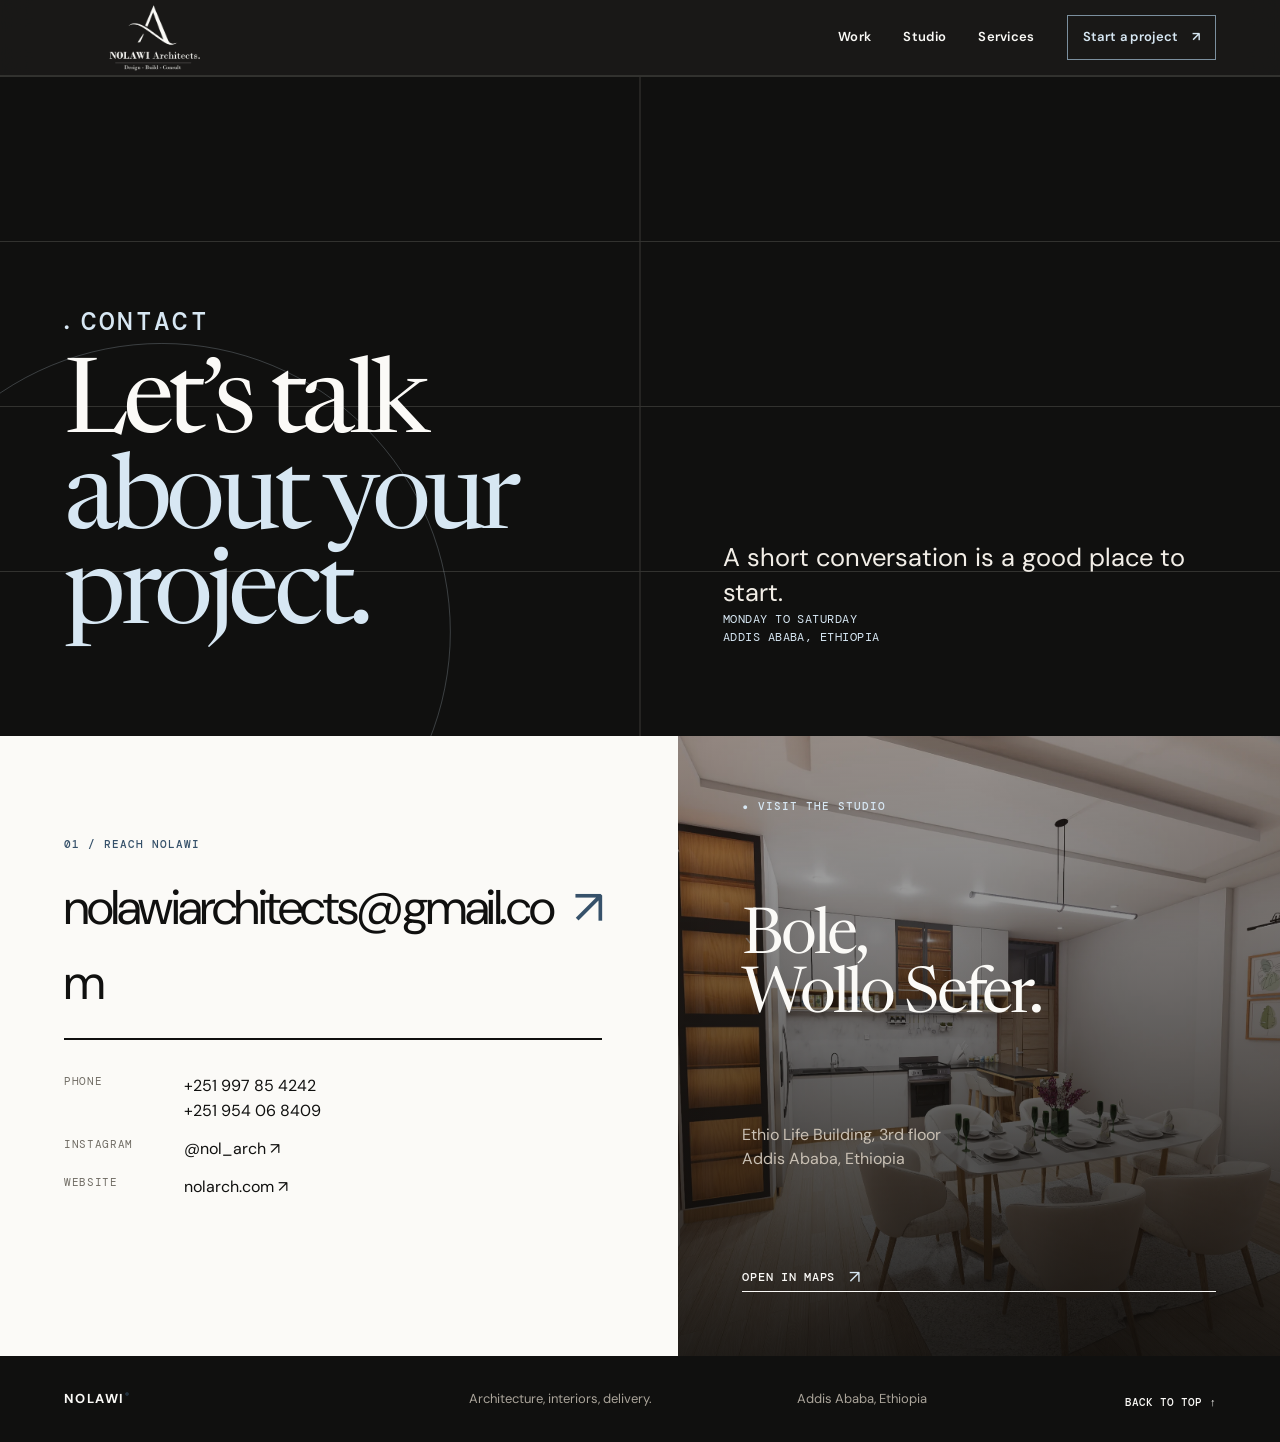
==== commit 3f21828c: "chore(web): refresh responsive assets for contact.html" ====
--- a/contact.html
+++ b/contact.html
@@ -6,8 +6,8 @@
   <meta name="theme-color" content="#10100f">
   <meta name="description" content="Contact Nolawi Architects in Addis Ababa.">
   <title>Contact | Nolawi Architects</title>
-  <link rel="stylesheet" href="styles.css?build=20261102">
-  <script src="script.js?build=20261102" defer></script>
+  <link rel="stylesheet" href="styles.css?build=20261101r2">
+  <script src="script.js?build=20261101r2" defer></script>
 </head>
 <body id="top">
   <header class="site-header">
--- a/styles.css
+++ b/styles.css
@@ -359,3 +359,272 @@
   .contact-grid > div { padding-block: 58px; }
   .contact-location { min-height: 470px; }
 }
+
+/* Ambient motion: architectural, slow, and never required to read the page. */
+.featured, .services-strip, .studio-grid, .contact-panel, .page-intro { isolation: isolate; }
+.featured::before, .services-strip::before, .studio-grid::before, .contact-panel::before { position: absolute; z-index: 0; content: ''; pointer-events: none; }
+.featured { position: relative; background-image: radial-gradient(circle at 92% 5%, rgba(255,255,255,.48), transparent 19%), radial-gradient(circle at 12% 80%, rgba(255,255,255,.32), transparent 24%); }
+.services-strip { position: relative; overflow: hidden; }
+.services-strip::before { top: 0; right: 0; bottom: 0; width: min(38%, 570px); opacity: .18; background: linear-gradient(90deg, var(--ink), transparent), url('assets/city-workplace.webp') center/cover; mix-blend-mode: screen; }
+.services-strip > .shell { position: relative; z-index: 1; }
+.studio-grid { position: relative; overflow: hidden; }
+.studio-grid::before { top: 0; right: 0; bottom: 0; width: min(34%, 520px); opacity: .13; background: linear-gradient(90deg, var(--ink), transparent), url('assets/airport-office.webp') center/cover; mix-blend-mode: screen; }
+.studio-grid > * { position: relative; z-index: 1; }
+.contact-panel::before { inset: 0; opacity: .25; background-image: linear-gradient(90deg, transparent 49.85%, var(--ink) 50%, transparent 50.15%), linear-gradient(0deg, transparent 49.85%, var(--ink) 50%, transparent 50.15%); background-size: 98px 98px; }
+.page-intro::after { position: absolute; z-index: 0; width: min(45vw, 640px); height: min(45vw, 640px); border: 1px solid rgba(215,231,243,.22); border-radius: 50%; content: ''; pointer-events: none; transform: translate(calc(-22% + var(--page-progress, 0) * 28%), 32%); }
+.page-intro > * { z-index: 1; }
+
+@media (prefers-reduced-motion: no-preference) {
+  .has-motion .hero-intro::before { animation: blueprint-drift 22s linear infinite; }
+  .has-motion .hero-intro::after { position: absolute; z-index: 0; right: -18vw; bottom: -24vw; width: 52vw; height: 52vw; border: 1px solid rgba(215,231,243,.25); border-radius: 50%; content: ''; pointer-events: none; animation: orbit-drift 16s ease-in-out infinite alternate; }
+  .has-motion .page-intro::before { animation: blueprint-breathe 14s ease-in-out infinite alternate; }
+  .has-motion .page-intro::after { animation: halo-drift 18s ease-in-out infinite alternate; }
+  .has-motion .featured { animation: surface-shift 16s ease-in-out infinite alternate; }
+  .has-motion .services-strip::before { animation: image-breathe 15s ease-in-out infinite alternate; }
+  .has-motion .studio-grid::before { animation: image-breathe 18s ease-in-out -5s infinite alternate; }
+  .has-motion .contact-panel::before { animation: grid-glide 20s linear infinite; }
+  .has-motion .project-image::after { animation: shade-breathe 9s ease-in-out infinite alternate; }
+  .has-motion .project-card:hover .project-mark { animation: arrow-turn .45s cubic-bezier(.2,.8,.2,1) both; }
+}
+
+@keyframes blueprint-drift { to { background-position: 54px 54px, 54px 54px; } }
+@keyframes blueprint-breathe { to { opacity: .55; background-position: 0 0, 0 25%; } }
+@keyframes orbit-drift { to { transform: translate(-8%, -6%) scale(1.1); } }
+@keyframes halo-drift { to { transform: translate(calc(-4% + var(--page-progress, 0) * 30%), 12%) scale(1.08); } }
+@keyframes surface-shift { to { background-position: 6% 8%, 95% 92%; } }
+@keyframes image-breathe { to { transform: scale(1.09); opacity: .2; } }
+@keyframes grid-glide { to { background-position: 98px 98px, 98px 98px; } }
+@keyframes shade-breathe { to { opacity: .64; } }
+@keyframes arrow-turn { 50% { transform: rotate(42deg) scale(1.14); } 100% { transform: rotate(0) scale(1); } }
+
+@media (max-width: 640px) {
+  .services-strip::before, .studio-grid::before { width: 68%; opacity: .09; }
+  .page-intro::after { width: 80vw; height: 80vw; }
+}
+
+/* Brand and service symbols */
+.brand { position: relative; width: 180px; height: 70px; padding: 0; background: transparent; }
+.brand::before { position: absolute; inset: 0; content: ''; background: var(--white); -webkit-mask: url('assets/nolawi-wordmark.png') center / contain no-repeat; mask: url('assets/nolawi-wordmark.png') center / contain no-repeat; }
+.brand img { opacity: 0; }
+.service-title::before { display: block; flex: 0 0 auto; width: clamp(52px, 5vw, 72px); height: clamp(52px, 5vw, 72px); content: ''; background-repeat: no-repeat; background-position: center; background-size: 82%; }
+#design .service-title::before { background-image: url("data:image/svg+xml,%3Csvg xmlns='http://www.w3.org/2000/svg' viewBox='0 0 64 64' fill='none' stroke='%2310100f' stroke-width='2.4'%3E%3Cpath d='M10 10h44v44H10zM10 32h44M32 10v44M20 20h24v24H20z'/%3E%3C/svg%3E"); }
+#build .service-title::before { background-image: url("data:image/svg+xml,%3Csvg xmlns='http://www.w3.org/2000/svg' viewBox='0 0 64 64' fill='none' stroke='%2310100f' stroke-width='2.4' stroke-linecap='square' stroke-linejoin='miter'%3E%3Cpath d='M8 53h48M13 42 32 11l19 31M20 42l12-20 12 20M32 11v42'/%3E%3C/svg%3E"); }
+#consult .service-title::before { background-image: url("data:image/svg+xml,%3Csvg xmlns='http://www.w3.org/2000/svg' viewBox='0 0 64 64' fill='none' stroke='%2310100f' stroke-width='2.4'%3E%3Ccircle cx='32' cy='32' r='20'/%3E%3Cpath d='m40 24-6 14-14 6 6-14 14-6ZM32 8v8m0 32v8M8 32h8m32 0h8'/%3E%3C/svg%3E"); }
+.service-card:nth-child(2) .service-title::before { filter: invert(1); }
+.service-card .service-title { align-items: center; }
+
+@media (max-width: 640px) {
+  .brand { width: 144px; height: 58px; }
+  .brand::before { background: var(--ink); }
+  .service-title::before { width: 47px; height: 47px; }
+}
+
+
+/* Responsive editorial refinement (2026-11): single source of truth after
+   the original and redesign rules, so narrower screens never inherit the
+   desktop grid declarations that followed the earlier media queries. */
+:root { --site-header-height: 76px; }
+html { scroll-padding-top: calc(var(--site-header-height) + 18px); }
+body { min-width: 0; }
+.site-header { min-width: 0; }
+.site-header .brand { flex: 0 0 auto; }
+.site-nav { min-width: 0; }
+.hero > *, .page-intro > *, .statement > *, .studio-grid > *,
+.services-strip > .shell > *, .contact-panel > .shell > *,
+.contact-grid > *, .service-card > *, .service-desc > * { min-width: 0; }
+.hero-intro h1 { font-size: clamp(45px, 4.8vw, 99px); }
+.display { overflow-wrap: normal; }
+.project-info > div { min-width: 0; }
+.project-info h3, .project-info p { overflow-wrap: break-word; }
+.service-row { grid-template-columns: 38px minmax(0, 1fr) auto; }
+.service-row strong { min-width: 0; }
+.service-row small { white-space: nowrap; }
+.contact-email { display: grid; grid-template-columns: minmax(0, 1fr) auto; gap: 12px; word-break: break-word; }
+.contact-email span { align-self: start; }
+a:focus-visible, button:focus-visible { outline: 2px solid #587c95; outline-offset: 4px; }
+.site-header a:focus-visible, .hero-visual a:focus-visible, .hero-visual button:focus-visible,
+.services-strip a:focus-visible, .contact-location a:focus-visible { outline-color: #fffdf9; }
+.project-card:focus-visible .project-image img { transform: scale(1.025); }
+
+/* Actual photographic slideshow; no fixed text baked into the images. */
+.hero-visual { isolation: isolate; }
+.hero-slides { position: absolute; inset: 0; overflow: hidden; touch-action: pan-y; }
+.hero-visual .hero-slide {
+  position: absolute; inset: 0; display: block; width: 100%; height: 100%;
+  object-fit: cover; object-position: center; opacity: 0; pointer-events: none;
+  transform: translate3d(0, var(--scroll-shift, 0px), 0) scale(1.045);
+  transition: opacity .8s ease, transform .2s linear;
+}
+.hero-visual .hero-slide.is-active { opacity: 1; z-index: 1; }
+.hero-visual::before {
+  z-index: 4; animation: none; content: attr(data-slide-number);
+  border-color: rgba(255, 255, 255, .72); background: rgba(16, 16, 15, .16);
+  backdrop-filter: blur(5px);
+}
+.hero-visual::after { z-index: 1; }
+.hero-caption { z-index: 3; }
+.hero-caption strong { max-width: 15ch; overflow-wrap: break-word; }
+.hero-slider-controls {
+  position: absolute; z-index: 5; top: 30px; left: 32px;
+  display: none; align-items: center; gap: 7px; color: var(--white);
+}
+.hero-visual.is-ready .hero-slider-controls { display: flex; }
+.hero-slider-controls button {
+  display: grid; place-items: center; min-width: 44px; min-height: 44px;
+  padding: 0 10px; cursor: pointer; border: 1px solid rgba(255, 255, 255, .55);
+  color: var(--white); background: rgba(16, 16, 15, .5);
+  font: 500 17px/1 var(--sans); transition: background .2s ease, border-color .2s ease;
+}
+.hero-slider-controls button:hover { background: rgba(16, 16, 15, .85); border-color: var(--white); }
+.hero-slider-controls button[data-hero-toggle] { padding-inline: 14px; font: 500 11px/1 var(--mono); }
+.hero-slide-count { min-width: 73px; padding-inline: 7px; text-align: center; font: 500 12px/1 var(--mono); letter-spacing: .05em; text-shadow: 0 1px 8px #000; }
+
+/* Laptop and small-desktop geometry: keep the headline inside its column. */
+@media (min-width: 961px) and (max-width: 1200px) {
+  .hero { grid-template-columns: minmax(0, 1fr) minmax(0, 1.08fr); }
+  .hero-intro { padding-right: clamp(24px, 3vw, 42px); }
+  .hero-visual { min-height: 550px; }
+  .statement { grid-template-columns: minmax(150px, .4fr) minmax(0, 1.6fr); gap: 4vw; }
+  .statement h2 { font-size: clamp(50px, 5.8vw, 76px); }
+  .statement-copy { grid-template-columns: minmax(0,1fr); gap: 20px; }
+  .service-card { grid-template-columns: minmax(0,.75fr) minmax(0,1.25fr); gap: 4vw; }
+  .service-desc { gap: 20px; }
+}
+
+/* Tablets, foldables, and narrow landscape windows. */
+@media (max-width: 960px) {
+  :root { --site-header-height: 72px; --edge: clamp(24px, 5vw, 48px); }
+  .site-header { height: var(--site-header-height); padding-inline: var(--edge); background: rgba(233,229,222,.97); border-color: var(--line); color: var(--ink); }
+  .site-header .brand { width: 152px; height: 57px; }
+  .brand::before { background: var(--ink); }
+  .menu-toggle {
+    display: flex; flex-direction: column; align-items: center; justify-content: center;
+    flex: 0 0 auto; width: 44px; height: 44px; padding: 0; border: 1px solid var(--ink);
+    background: transparent; cursor: pointer;
+  }
+  .menu-toggle span { display: block; width: 18px; height: 2px; margin: 3px 0; background: var(--ink); transition: transform .2s ease; }
+  .menu-toggle[aria-expanded='true'] span:first-child { transform: translateY(4px) rotate(45deg); }
+  .menu-toggle[aria-expanded='true'] span:last-child { transform: translateY(-4px) rotate(-45deg); }
+  .site-nav {
+    position: absolute; z-index: 50; top: 100%; right: 0; left: 0;
+    display: none; flex-direction: column; align-items: stretch; gap: 0;
+    max-height: calc(100dvh - var(--site-header-height)); overflow-y: auto;
+    padding: 12px var(--edge) 24px; color: var(--ink); background: var(--paper);
+    border-bottom: 1px solid var(--line); box-shadow: 0 22px 28px rgba(0,0,0,.12);
+  }
+  .site-nav.is-open { display: flex; }
+  .site-nav a { padding: 15px 0; font-size: 16px; border-bottom: 1px solid var(--line); }
+  .site-nav .nav-cta { justify-content: space-between; margin-top: 14px; padding: 14px 16px; border: 0; color: var(--white); background: var(--ink); }
+  .site-nav .nav-cta:hover { color: var(--white); background: var(--clay); }
+  .hero { display: grid; grid-template-columns: minmax(0, 1fr); min-height: 0; }
+  .hero-intro { min-height: 0; gap: 55px; padding: 64px var(--edge) 38px; }
+  .hero-intro h1 { font-size: clamp(59px, 8vw, 86px); }
+  .hero-visual { min-height: 0; height: clamp(480px, 61vw, 660px); }
+  .hero-meta { margin-top: 8px; }
+  .statement, .page-intro, .services-strip > .shell, .contact-panel > .shell,
+  .contact-grid, .studio-grid, .project-copy { grid-template-columns: minmax(0, 1fr); }
+  .statement { gap: 26px; }
+  .statement h2 { max-width: 900px; font-size: clamp(54px, 8vw, 82px); }
+  .statement-copy { grid-template-columns: minmax(0, 1fr); gap: 24px; max-width: 640px; margin-top: 24px; }
+  .page-intro { min-height: 0; gap: 40px; padding-block: 76px 70px; }
+  .page-intro h1 { font-size: clamp(62px, 8vw, 96px); }
+  .page-intro p { max-width: 620px; }
+  .studio-grid { gap: 52px; min-height: 0; }
+  .studio-photo { aspect-ratio: 1.3; box-shadow: 10px 10px 0 #d7e7f3; }
+  .principle-grid { grid-template-columns: repeat(2, minmax(0,1fr)); }
+  .service-card { grid-template-columns: minmax(0, 1fr); gap: 30px; min-height: 0; }
+  .service-desc { grid-template-columns: repeat(2, minmax(0, 1fr)); gap: 24px; }
+  .contact-grid { min-height: 0; gap: 0; }
+  .contact-grid > div { padding-block: 65px; }
+  .contact-location { margin: 0 calc(-1 * var(--edge)); min-height: 440px; }
+  .project-hero { height: min(70vw, 650px); }
+  .project-copy { gap: 24px; }
+  .all-projects { grid-template-columns: repeat(2, minmax(0,1fr)); }
+  .site-footer { grid-template-columns: repeat(2, minmax(0,1fr)); gap: 20px; }
+  .site-footer > * { min-width: 0; }
+  .to-top { text-align: left; }
+}
+
+/* Phones: reduce needless vertical space while keeping real project photos large. */
+@media (max-width: 640px) {
+  :root { --site-header-height: 68px; --edge: clamp(16px, 5vw, 24px); }
+  .site-header { height: var(--site-header-height); }
+  .site-header .brand { width: 142px; height: 53px; }
+  .hero-intro { gap: 40px; padding: clamp(42px, 7vh, 62px) var(--edge) 29px; }
+  .hero-intro h1 { margin: 20px 0 23px; font-size: clamp(42px, 12vw, 74px); line-height: .96; letter-spacing: -.065em; }
+  .hero-copy { max-width: 38ch; font-size: clamp(16px, 4vw, 19px); }
+  .hero-meta { flex-wrap: wrap; gap: 12px 22px; padding-top: 22px; font-size: 10px; }
+  .hero-visual { height: clamp(390px, 94vw, 560px); }
+  .hero-visual::before { top: 18px; right: 17px; width: 54px; height: 54px; font-size: 9px; }
+  .hero-slider-controls { top: 19px; left: var(--edge); gap: 3px; }
+  .hero-slider-controls button { min-width: 38px; min-height: 42px; }
+  .hero-slider-controls button[data-hero-toggle] { padding-inline: 9px; }
+  .hero-slide-count { min-width: 59px; padding-inline: 2px; font-size: 10px; }
+  .hero-caption { right: var(--edge); bottom: 23px; left: var(--edge); gap: 17px; }
+  .hero-caption strong { font-size: clamp(28px, 8vw, 43px); }
+  .statement { gap: 21px; padding-block: 68px; }
+  .statement h2, .section-head h2 { font-size: clamp(41px, 10.7vw, 66px); }
+  .statement-copy { font-size: 16px; margin-top: 24px; }
+  .section-head { align-items: flex-start; gap: 20px; }
+  .featured, .services-strip, .contact-panel { padding-block: 65px; }
+  .project-list { grid-template-columns: minmax(0,1fr); gap: 38px; }
+  .project-card:nth-child(n) { grid-column: auto; padding-top: 0; }
+  .project-info { gap: 12px; }
+  .project-info h3 { font-size: 22px; }
+  .service-row { grid-template-columns: 24px minmax(0, 1fr); gap: 12px; padding-block: 18px; }
+  .service-row strong { font-size: clamp(20px, 5.6vw, 27px); line-height: 1.18; }
+  .service-row small { display: none; }
+  .contact-panel > .shell { gap: 24px; }
+  .contact-panel h2 { font-size: clamp(40px, 10vw, 62px); }
+  .page-intro { gap: 26px; padding-block: 59px 54px; }
+  .page-intro h1 { font-size: clamp(43px, 11.2vw, 73px); line-height: .96; }
+  .page-intro p { font-size: 18px; }
+  .page-intro p:last-child { font-size: 11px; }
+  .filter-bar { gap: 6px; padding-block: 19px; }
+  .filter-title { flex-basis: 100%; margin: 0 0 8px; }
+  .filter-button { padding: 10px 9px; font-size: 10px; }
+  .all-projects { grid-template-columns: minmax(0,1fr); gap: 40px; padding-top: 30px; }
+  .studio-grid, .contact-grid { padding-block: 52px; }
+  .studio-photo { aspect-ratio: 1.05; }
+  .studio-copy h2 { font-size: clamp(42px, 11vw, 64px); }
+  .principle-grid { grid-template-columns: minmax(0,1fr); }
+  .service-card { display: grid; grid-template-columns: minmax(0,1fr); gap: 20px; min-height: 0; padding: 34px 18px; }
+  .service-title { gap: 11px; }
+  .service-title h2 { font-size: clamp(38px, 11vw, 61px); }
+  .service-desc { grid-template-columns: minmax(0,1fr); gap: 16px; margin: 0; }
+  .service-desc > p { font-size: 17px; }
+  .contact-grid { padding: 0 var(--edge); }
+  .contact-grid > div { padding-block: 58px; }
+  .contact-email { font-size: clamp(21px, 6.4vw, 36px); }
+  .contact-list { grid-template-columns: minmax(0,1fr); gap: 8px; }
+  .contact-list dd { margin-bottom: 12px; overflow-wrap: anywhere; }
+  .contact-location { min-height: 380px; padding: 32px var(--edge); }
+  .contact-location h2 { font-size: clamp(42px, 11vw, 64px); }
+  .project-header { padding-block: 56px 38px; }
+  .project-header h1 { font-size: clamp(43px, 11.7vw, 71px); overflow-wrap: break-word; }
+  .project-summary { flex-direction: column; align-items: flex-start; gap: 22px; }
+  .project-hero { height: clamp(350px, 100vw, 570px); margin: 0; }
+  .project-copy { display: grid; grid-template-columns: minmax(0,1fr); gap: 22px; }
+  .site-footer { grid-template-columns: minmax(0,1fr); gap: 12px; padding-block: 28px; }
+  .site-footer .to-top { margin-top: 8px; }
+}
+
+@media (max-width: 360px) {
+  .hero-visual::before { display: none; }
+  .hero-slider-controls { left: 12px; top: 12px; }
+  .hero-slider-controls button { min-width: 37px; }
+  .hero-caption strong { font-size: 28px; }
+  .hero-intro h1 { font-size: 41px; }
+  .site-header .brand { width: 133px; }
+}
+
+@media (max-height: 570px) and (orientation: landscape) and (max-width: 960px) {
+  .hero-intro { gap: 23px; padding-block: 35px 27px; }
+  .hero-visual { height: max(300px, 75vh); }
+  .page-intro { padding-block: 44px; }
+}
+
+@media (prefers-reduced-motion: reduce) {
+  .hero-visual .hero-slide { transition: none; }
+  .hero-slider-controls button { transition: none; }
+}
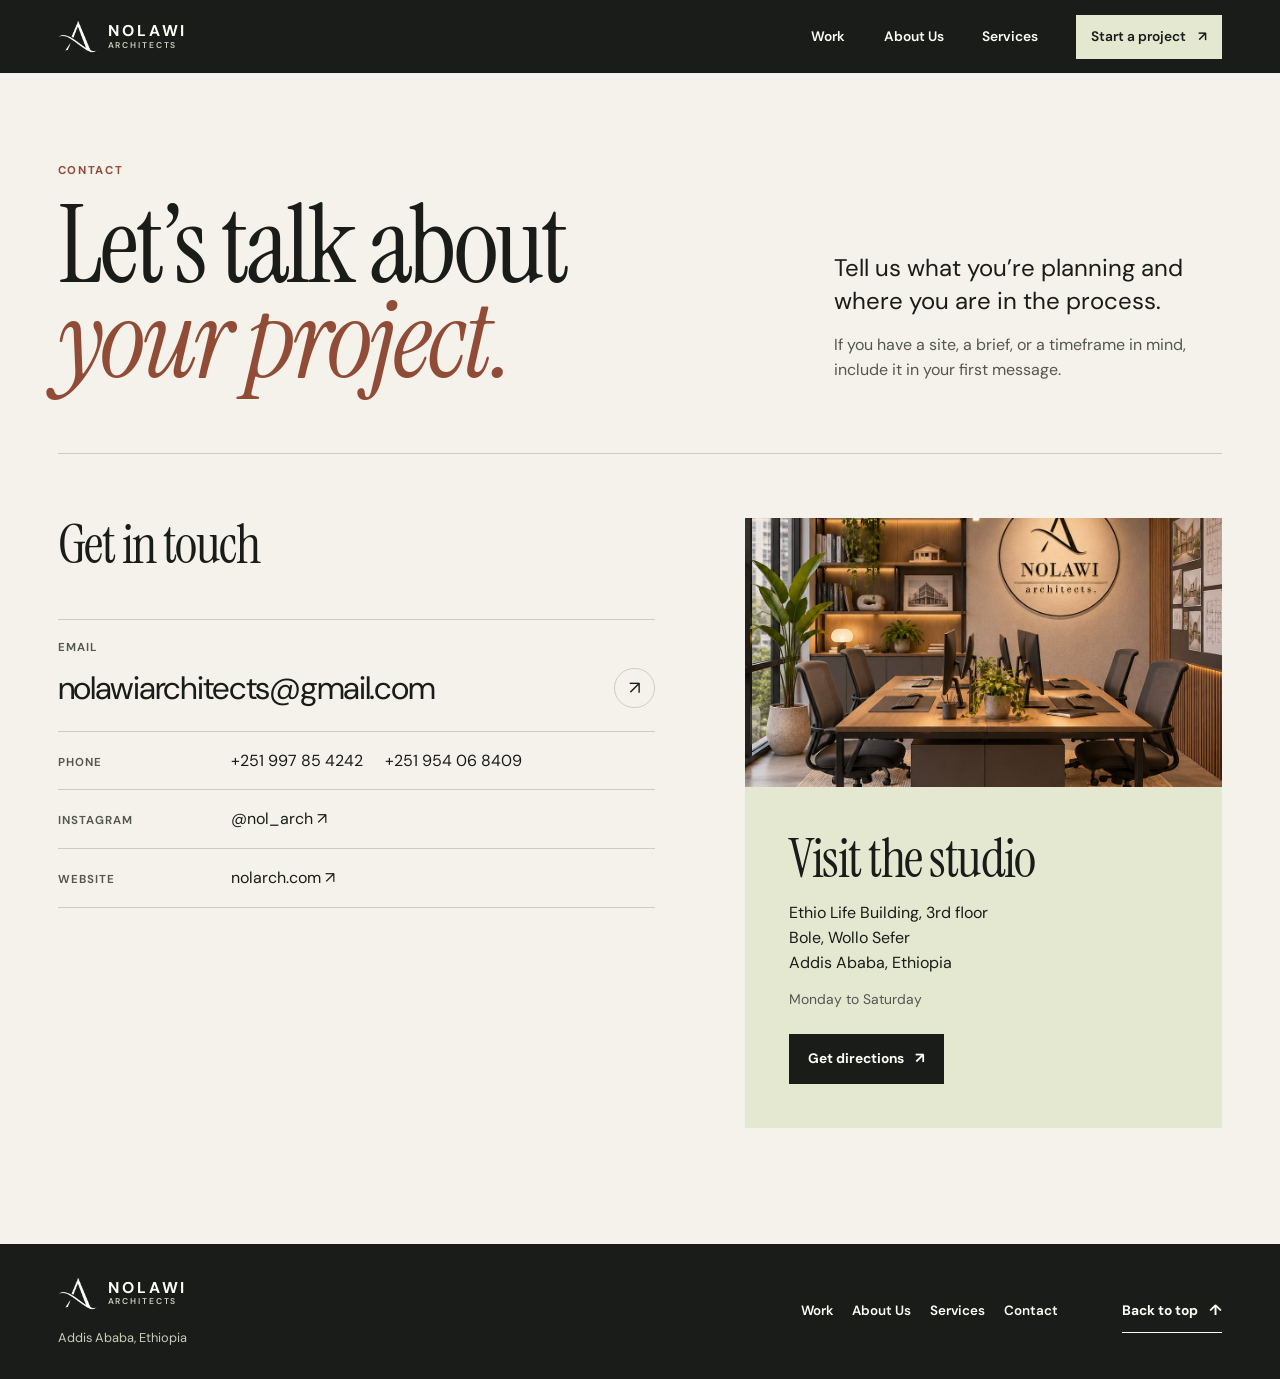
==== commit 1e86ac15: "Redesign Nolawi portfolio and studio experience" ====
--- a/contact.html
+++ b/contact.html
@@ -3,44 +3,99 @@
 <head>
   <meta charset="utf-8">
   <meta name="viewport" content="width=device-width,initial-scale=1">
-  <meta name="theme-color" content="#10100f">
-  <meta name="description" content="Contact Nolawi Architects in Addis Ababa.">
+  <meta name="theme-color" content="#f5f2eb">
+  <meta name="description" content="Start a project with Nolawi Architects or find our studio in Bole, Wollo Sefer, Addis Ababa.">
   <title>Contact | Nolawi Architects</title>
-  <link rel="stylesheet" href="styles.css?build=20261101r2">
-  <script src="script.js?build=20261101r2" defer></script>
+  <link rel="icon" href="assets/nolawi-favicon.png" type="image/png">
+  <link rel="preconnect" href="https://fonts.googleapis.com">
+  <link rel="preconnect" href="https://fonts.gstatic.com" crossorigin>
+  <link rel="stylesheet" href="https://fonts.googleapis.com/css2?family=DM+Sans:wght@400;500;600;700&amp;family=Instrument+Serif:ital@0;1&amp;display=swap">
+  <link rel="stylesheet" href="styles.css?v=20261125-2">
+  <link rel="stylesheet" href="contact.css?v=20261125-2">
+  <script src="script.js?v=20261125-2" defer></script>
 </head>
 <body id="top">
+  <a class="skip-link" href="#main-content">Skip to main content</a>
   <header class="site-header">
-    <a class="brand" href="index.html" aria-label="Nolawi Architects home"><img src="assets/logo.webp" alt="Nolawi Architects"></a>
-    <button class="menu-toggle" type="button" aria-expanded="false" aria-controls="site-nav" aria-label="Open navigation"><span></span><span></span></button>
-    <nav class="site-nav" id="site-nav" aria-label="Primary">
-      <a href="work.html">Work</a><a href="studio.html">Studio</a><a href="services.html">Services</a>
-      <a class="nav-cta" href="contact.html" aria-current="page">Start a project <span>↗</span></a>
-    </nav>
+    <div class="shell site-header-inner">
+      <a class="brand" href="index.html" aria-label="Nolawi Architects home">
+        <img src="assets/nolawi-icon-white.png" width="43" height="43" alt="">
+        <span class="brand-type">Nolawi <small>Architects</small></span>
+      </a>
+      <button class="menu-toggle" type="button" aria-expanded="false" aria-controls="site-nav" hidden>
+        <span class="menu-label">Menu</span><span class="menu-icon" aria-hidden="true"></span>
+      </button>
+      <nav class="site-nav" id="site-nav" aria-label="Primary">
+        <a href="work.html">Work</a>
+        <a href="studio.html">About Us</a>
+        <a href="services.html">Services</a>
+        <a class="nav-cta" href="contact.html" aria-current="page">Start a project <span aria-hidden="true">↗</span></a>
+      </nav>
+    </div>
   </header>
-  <main>
-    <section class="page-intro">
-      <div><p class="eyebrow">Contact</p><h1 class="display">Let’s talk<br><em>about your project.</em></h1></div>
-      <div><p data-project-note>A short conversation is a good place to start.</p><p>Monday to Saturday<br>Addis Ababa, Ethiopia</p></div>
-    </section>
-    <section class="contact-grid">
-      <div>
-        <p class="section-no">01 / Reach Nolawi</p>
-        <a class="contact-email" data-project-email href="mailto:nolawiarchitects@gmail.com?subject=Project%20enquiry">nolawiarchitects@gmail.com <span>↗</span></a>
-        <dl class="contact-list">
-          <dt>Phone</dt><dd><a href="tel:+251997854242">+251 997 85 4242</a><br><a href="tel:+2519540608409">+251 954 06 8409</a></dd>
-          <dt>Instagram</dt><dd><a href="https://www.instagram.com/nol_arch/" target="_blank" rel="noreferrer">@nol_arch ↗</a></dd>
-          <dt>Website</dt><dd><a href="https://nolarch.com" target="_blank" rel="noreferrer">nolarch.com ↗</a></dd>
-        </dl>
+  <main class="contact-page" id="main-content" tabindex="-1">
+    <div class="shell">
+      <section class="contact-intro" aria-labelledby="contact-title">
+        <div>
+          <p class="eyebrow">Contact</p>
+          <h1 class="display" id="contact-title">Let’s talk about <em>your project.</em></h1>
+        </div>
+        <div class="contact-intro-copy">
+          <p data-project-note>Tell us what you’re planning and where you are in the process.</p>
+          <p>If you have a site, a brief, or a timeframe in mind, include it in your first message.</p>
+        </div>
+      </section>
+
+      <div class="contact-layout">
+        <section class="contact-methods" aria-labelledby="contact-methods-title">
+          <h2 class="display" id="contact-methods-title">Get in touch</h2>
+          <dl class="contact-details">
+            <div class="contact-detail contact-detail--email">
+              <dt>Email</dt>
+              <dd>
+                <a class="contact-email-link" data-project-email href="mailto:nolawiarchitects@gmail.com?subject=Project%20enquiry">
+                  <span>nolawiarchitects@gmail.com</span>
+                  <span class="contact-email-arrow" aria-hidden="true">↗</span>
+                </a>
+              </dd>
+            </div>
+            <div class="contact-detail">
+              <dt>Phone</dt>
+              <dd class="contact-phone">
+                <a href="tel:+251997854242">+251 997 85 4242</a>
+                <a href="tel:+2519540608409">+251 954 06 8409</a>
+              </dd>
+            </div>
+            <div class="contact-detail">
+              <dt>Instagram</dt>
+              <dd><a href="https://www.instagram.com/nol_arch/" target="_blank" rel="noopener noreferrer">@nol_arch <span aria-hidden="true">↗</span></a></dd>
+            </div>
+            <div class="contact-detail">
+              <dt>Website</dt>
+              <dd><a href="https://nolarch.com" target="_blank" rel="noopener noreferrer">nolarch.com <span aria-hidden="true">↗</span></a></dd>
+            </div>
+          </dl>
+        </section>
+
+        <section class="contact-visit" aria-labelledby="contact-visit-title">
+          <img class="contact-visit-image" src="assets/studio-workspace.jpg" width="1086" height="1448" alt="" decoding="async">
+          <div class="contact-visit-content">
+            <h2 class="display" id="contact-visit-title">Visit the studio</h2>
+            <address>Ethio Life Building, 3rd floor<br>Bole, Wollo Sefer<br>Addis Ababa, Ethiopia</address>
+            <p>Monday to Saturday</p>
+            <a class="button" href="https://maps.google.com/?q=Ethio+Life+Building,+Wollo+Sefer,+Addis+Ababa" target="_blank" rel="noopener noreferrer">Get directions <span aria-hidden="true">↗</span></a>
+          </div>
+        </section>
       </div>
-      <aside class="contact-location">
-        <p class="eyebrow">Visit the studio</p><h2 class="display">Bole,<br>Wollo Sefer.</h2>
-        <p>Ethio Life Building, 3rd floor<br>Addis Ababa, Ethiopia</p>
-        <a class="text-link" href="https://maps.google.com/?q=Ethio+Life+Building,+Wollo+Sefer,+Addis+Ababa" target="_blank" rel="noreferrer">Open in maps <span>↗</span></a>
-      </aside>
-    </section>
+    </div>
   </main>
-  <footer class="site-footer"><a class="footer-wordmark" href="index.html">NOLAWI<sup>®</sup></a><span>Architecture, interiors, delivery.</span><span>Addis Ababa, Ethiopia</span><a class="to-top" href="#top">Back to top ↑</a></footer>
+  <footer class="site-footer">
+    <div class="shell footer-inner">
+      <div class="footer-address"><a class="brand" href="index.html" aria-label="Nolawi Architects home"><img src="assets/nolawi-icon-white.png" width="43" height="43" alt=""><span class="brand-type">Nolawi <small>Architects</small></span></a><p>Addis Ababa, Ethiopia</p></div>
+      <nav class="footer-nav" aria-label="Footer"><a href="work.html">Work</a><a href="studio.html">About Us</a><a href="services.html">Services</a><a href="contact.html">Contact</a></nav>
+      <a class="to-top text-link" href="#top">Back to top <span aria-hidden="true">↑</span></a>
+    </div>
+  </footer>
 </body>
 </html>
 
--- a/styles.css
+++ b/styles.css
@@ -1,630 +1,174 @@
-@import url('https://fonts.googleapis.com/css2?family=DM+Mono:wght@400;500&family=DM+Sans:opsz,wght@9..40,400;9..40,500;9..40,600;9..40,700&family=Newsreader:opsz,wght@6..72,400;6..72,500;6..72,600&display=swap');
-
 :root {
-  --paper: #f5f1e9;
-  --white: #fffdf9;
-  --ink: #171716;
-  --coal: #292724;
-  --quiet: #6b6861;
-  --line: #d5cfc5;
-  --clay: #a6452e;
-  --sand: #e9dfd0;
-  --display: 'Newsreader', Georgia, serif;
+  --paper: #f5f2eb;
+  --white: #fffdf7;
+  --ink: #191c18;
+  --coal: #373c32;
+  --quiet: #5a6055;
+  --line: #d4d2c8;
+  --accent: #e4e8d1;
+  --clay: #904c36;
+  --sand: #eae5d9;
+  --dark: #242a22;
+  --gutter: clamp(18px, 4.5vw, 76px);
+  --edge: var(--gutter);
+  --max: 1440px;
+  --spacing: clamp(64px, 8.5vw, 132px);
   --sans: 'DM Sans', Arial, sans-serif;
-  --mono: 'DM Mono', monospace;
-  --edge: clamp(20px, 5vw, 78px);
-  --max: 1380px;
+  --display: 'Instrument Serif', Georgia, serif;
+  --mono: var(--sans);
 }
 
-* { box-sizing: border-box; }
-html { scroll-behavior: smooth; scroll-padding-top: 90px; }
-body { margin: 0; background: var(--paper); color: var(--ink); font: 400 16px/1.55 var(--sans); -webkit-font-smoothing: antialiased; }
-img { display: block; max-width: 100%; }
+*, *::before, *::after { box-sizing: border-box; }
+html { scroll-padding-top: 90px; }
+body { margin: 0; background: var(--paper); color: var(--ink); font: 400 16px/1.6 var(--sans); }
+[hidden] { display: none !important; }
+img { display: block; width: auto; max-width: 100%; }
+button, input, textarea, select { font: inherit; }
 a { color: inherit; text-decoration: none; }
-button { color: inherit; font: inherit; }
 h1, h2, h3, p, figure { margin: 0; }
-.shell { width: min(calc(100% - var(--edge) * 2), var(--max)); margin-inline: auto; }
-.display { font-family: var(--display); font-weight: 400; letter-spacing: -.052em; line-height: .92; }
-.eyebrow, .section-no { font: 500 11px/1.2 var(--mono); letter-spacing: .09em; text-transform: uppercase; }
+:focus-visible { outline: 3px solid #6f8c60; outline-offset: 4px; }
+:where(.site-header, .site-footer, .hero) :focus-visible { outline-color: #d9edae; }
+::selection { color: var(--ink); background: #dce5bc; }
+main[tabindex="-1"]:focus { outline: none; }
+
+.shell { width: min(calc(100% - 2 * var(--gutter)), var(--max)); margin-inline: auto; }
+.display { font-family: var(--display); font-weight: 400; letter-spacing: -.028em; line-height: .98; }
+.eyebrow, .section-no { font: 700 .71rem/1.4 var(--sans); letter-spacing: .15em; text-transform: uppercase; }
 .eyebrow { color: var(--quiet); }
-.eyebrow::before { content: '●'; margin-right: 9px; color: var(--clay); font-size: 9px; }
 .section-no { color: var(--clay); }
+.section-heading { display: flex; flex-wrap: wrap; justify-content: space-between; align-items: end; gap: 16px 28px; margin-bottom: clamp(26px, 4vw, 55px); }
+.section-heading .display { margin-top: 9px; font-size: clamp(3.5rem, 6.8vw, 7rem); }
+.page-intro { padding-block: clamp(55px, 8vw, 118px); }
+.page-intro .display { font-size: clamp(3.9rem, 8.3vw, 8.5rem); }
+.button, .text-link, .circle-arrow { display: inline-flex; align-items: center; justify-content: center; }
+.button, .text-link { gap: .8em; font-size: .86rem; font-weight: 700; line-height: 1.25; }
+.button { min-height: 50px; padding: 12px 18px; border: 1px solid transparent; background: var(--ink); color: var(--white); transition: background .2s, color .2s; }
+.button:hover { background: #353f2e; }
+.button--light { color: var(--ink); background: var(--accent); }
+.button--light:hover { color: var(--ink); background: #f2f5e6; }
+.text-link { width: fit-content; min-height: 44px; border-bottom: 1px solid currentColor; }
+.text-link:hover { color: var(--clay); }
+.button span, .text-link span { flex: none; font-size: 1.08em; }
+.circle-arrow { flex: 0 0 auto; width: 44px; height: 44px; border: 1px solid currentColor; border-radius: 50%; font-size: 1.1rem; line-height: 1; transition: color .2s, background .2s, border-color .2s; }
 
-/* Shared navigation */
-.site-header { position: sticky; top: 0; z-index: 30; display: flex; align-items: center; justify-content: space-between; gap: 24px; height: 84px; padding: 0 var(--edge); border-bottom: 1px solid var(--line); background: rgba(245, 241, 233, .94); backdrop-filter: blur(14px); }
-.brand { display: block; width: 148px; height: 61px; }
-.brand img { width: 100%; height: 100%; object-fit: contain; object-position: left center; }
-.site-nav { display: flex; align-items: center; gap: clamp(20px, 2.5vw, 42px); font-size: 13px; font-weight: 600; letter-spacing: .025em; }
-.site-nav a { transition: color .2s ease, background .2s ease; }
-.site-nav a:hover, .site-nav a[aria-current='page'] { color: var(--clay); }
-.site-nav .nav-cta { display: inline-flex; align-items: center; gap: 13px; padding: 11px 15px; color: var(--white); background: var(--ink); }
-.site-nav .nav-cta:hover { color: var(--white); background: var(--clay); }
-.nav-cta span { color: #f2bdab; }
+.skip-link, .hero-motion:not(:focus-visible) { position: absolute; z-index: 40; width: 1px; height: 1px; overflow: hidden; clip-path: inset(50%); white-space: nowrap; }
+.skip-link:focus { position: fixed; top: 12px; left: 12px; width: auto; height: auto; padding: 10px 16px; clip-path: none; color: var(--ink); background: var(--accent); }
+
+.site-header { position: sticky; z-index: 20; top: 0; color: var(--white); background: var(--ink); }
+.site-header-inner { display: flex; align-items: center; justify-content: space-between; min-height: 73px; gap: 22px; }
+.brand { display: inline-flex; width: fit-content; align-items: center; gap: 11px; flex-shrink: 0; }
+.brand img { width: 39px; height: 39px; object-fit: contain; }
+.brand-type { display: grid; gap: 3px; font-size: .98rem; font-weight: 700; line-height: 1; letter-spacing: .19em; text-transform: uppercase; }
+.brand-type small { font-size: .53rem; font-weight: 600; letter-spacing: .22em; color: #c8cebb; }
+.site-nav { display: flex; align-items: center; gap: clamp(17px, 3vw, 44px); font-size: .86rem; font-weight: 600; }
+.site-nav a { display: inline-flex; min-height: 44px; align-items: center; white-space: nowrap; }
+.site-nav a:hover, .site-nav a[aria-current="page"] { color: var(--accent); }
+.site-nav a[aria-current="page"]:not(.nav-cta) { text-decoration: underline; text-underline-offset: 6px; }
+.site-nav .nav-cta { gap: 12px; padding-inline: 14px; border: 1px solid #69715e; }
+.site-nav .nav-cta:hover, .site-nav .nav-cta[aria-current="page"] { border-color: var(--accent); background: var(--accent); color: var(--ink); }
 .menu-toggle { display: none; }
-.site-footer { display: grid; grid-template-columns: 1.25fr 1fr 1fr auto; gap: 22px; align-items: end; padding: 33px var(--edge); color: var(--quiet); border-top: 1px solid var(--line); font-size: 13px; }
-.footer-wordmark { color: var(--ink); font-weight: 700; letter-spacing: .11em; }
-.footer-wordmark sup { color: var(--clay); font-size: 8px; }
-.to-top { color: var(--ink); text-align: right; font: 500 11px var(--mono); text-transform: uppercase; }
-.text-link { display: inline-flex; align-items: center; gap: 14px; padding-bottom: 5px; border-bottom: 1px solid currentColor; font: 500 12px var(--mono); letter-spacing: .06em; text-transform: uppercase; white-space: nowrap; }
-.text-link span { color: var(--clay); font: 18px/1 var(--sans); transition: transform .2s ease; }
-.text-link:hover span { transform: translate(3px, -3px); }
-.button { display: inline-flex; align-items: center; justify-content: center; gap: 18px; min-height: 53px; padding: 0 20px; color: var(--white); background: var(--ink); font: 500 12px var(--mono); letter-spacing: .05em; text-transform: uppercase; transition: transform .2s ease, background .2s ease; }
-.button:hover { transform: translateY(-3px); background: var(--clay); }
 
-/* Home */
-.hero { display: grid; grid-template-columns: minmax(280px, .88fr) minmax(0, 1.5fr); min-height: calc(100svh - 84px); }
-.hero-intro { display: flex; flex-direction: column; justify-content: space-between; padding: clamp(42px, 7vw, 104px) clamp(24px, 4vw, 62px) clamp(38px, 5vw, 68px) var(--edge); border-right: 1px solid var(--line); }
-.hero-intro h1 { max-width: 540px; margin: 22px 0 26px; font-size: clamp(57px, 6.4vw, 106px); }
-.hero-intro h1 em, .statement h2 em, .services-strip h2 em, .page-intro h1 em, .studio-copy h2 em { color: var(--clay); font-style: normal; }
-.hero-copy { max-width: 360px; color: var(--coal); font-size: clamp(17px, 1.4vw, 21px); line-height: 1.42; }
-.hero-meta { display: flex; justify-content: space-between; gap: 18px; padding-top: 40px; border-top: 1px solid var(--line); color: var(--quiet); font: 11px/1.45 var(--mono); letter-spacing: .04em; text-transform: uppercase; }
-.hero-visual { position: relative; min-height: 560px; overflow: hidden; background: #c5c0b6; }
-.hero-visual img { position: absolute; inset: 0; width: 100%; height: 100%; object-fit: cover; object-position: center; transform: translate3d(0, var(--scroll-shift, 0), 0) scale(1.04); transition: transform .18s linear; }
-.hero-visual::after, .project-image::after { position: absolute; inset: 55% 0 0; content: ''; background: linear-gradient(transparent, rgba(0, 0, 0, .38)); pointer-events: none; }
-.hero-caption { position: absolute; z-index: 1; right: clamp(24px, 4vw, 56px); bottom: clamp(24px, 4vw, 56px); left: clamp(24px, 4vw, 56px); display: flex; align-items: end; justify-content: space-between; gap: 20px; color: var(--white); }
-.hero-caption small { display: block; margin-bottom: 7px; color: #ffe0d5; font: 11px var(--mono); letter-spacing: .08em; text-transform: uppercase; }
-.hero-caption strong { display: block; font: 500 clamp(27px, 3.3vw, 48px)/1 var(--display); letter-spacing: -.04em; }
-.hero-caption .text-link span { color: #ffe0d5; }
-.statement { display: grid; grid-template-columns: .6fr 1.4fr; gap: 7vw; padding: clamp(70px, 10vw, 145px) var(--edge); border-bottom: 1px solid var(--line); }
-.statement h2 { max-width: 800px; font-size: clamp(42px, 5.3vw, 76px); }
-.statement-copy { align-self: end; max-width: 440px; color: var(--coal); font-size: 18px; }
-.statement-copy .text-link { margin-top: 28px; }
-.featured { padding: clamp(66px, 8vw, 112px) var(--edge); color: var(--white); background: var(--ink); }
-.section-head { display: flex; align-items: end; justify-content: space-between; gap: 24px; margin-bottom: 44px; }
-.section-head h2 { margin-top: 14px; font-size: clamp(47px, 5.1vw, 73px); }
-.section-head .eyebrow { color: #c4bdb1; }
-.section-head .eyebrow::before, .section-head .text-link span { color: #f29b7c; }
-.project-list { display: grid; grid-template-columns: repeat(12, 1fr); gap: 26px; }
-.project-card { display: block; min-width: 0; }
-.project-card:nth-child(1) { grid-column: span 7; }
-.project-card:nth-child(2) { grid-column: span 5; padding-top: 12vw; }
-.project-card:nth-child(3) { grid-column: span 5; }
-.project-card:nth-child(4) { grid-column: span 7; padding-top: 6vw; }
-.project-image { position: relative; overflow: hidden; aspect-ratio: 1.36; background: #4c4a46; }
-.project-image img { width: 100%; height: 100%; object-fit: cover; transition: transform .7s cubic-bezier(.2, .65, .25, 1); }
-.project-card:hover .project-image img { transform: scale(1.045); }
-.project-mark { position: absolute; z-index: 1; right: 0; bottom: 0; display: grid; width: 48px; height: 48px; place-items: center; color: var(--ink); background: #f29b7c; font-size: 20px; }
-.project-info { display: flex; justify-content: space-between; gap: 20px; margin-top: 14px; padding-top: 15px; border-top: 1px solid rgba(255, 255, 255, .25); }
-.project-info h3 { font-size: clamp(18px, 2vw, 25px); font-weight: 500; letter-spacing: -.04em; }
-.project-info p, .project-info small { margin-top: 5px; color: #c4bdb1; font: 11px/1.4 var(--mono); }
-.project-info small { flex: none; }
-.services-strip { padding: clamp(68px, 8vw, 112px) var(--edge); background: var(--sand); }
-.services-strip > .shell { display: grid; grid-template-columns: .6fr 1.4fr; gap: 7vw; }
-.services-strip h2 { font-size: clamp(42px, 5vw, 70px); }
-.service-rows { border-top: 1px solid var(--ink); }
-.service-row { display: grid; grid-template-columns: 42px 1fr auto; align-items: center; gap: 20px; padding: 21px 0; border-bottom: 1px solid var(--line); transition: padding .2s ease; }
-.service-row:hover { padding-inline: 9px; }
-.service-row span { color: var(--clay); font: 11px var(--mono); }
-.service-row strong { font-size: clamp(21px, 2.3vw, 31px); font-weight: 500; letter-spacing: -.04em; }
-.service-row small { color: var(--quiet); font: 12px var(--mono); }
-.contact-panel { padding: clamp(66px, 8vw, 112px) var(--edge); color: var(--white); background: var(--clay); }
-.contact-panel > .shell { display: grid; grid-template-columns: .6fr 1.4fr auto; gap: 5vw; align-items: end; }
-.contact-panel .eyebrow { color: #ffd9cf; }
-.contact-panel .eyebrow::before { color: var(--white); }
-.contact-panel h2 { font-size: clamp(45px, 5vw, 72px); }
-.contact-panel .button { color: var(--ink); background: var(--white); }
+.hero { position: relative; isolation: isolate; display: grid; min-height: clamp(625px, 83svh, 870px); background: #303931; color: var(--white); }
+.hero-slides, .hero::after { position: absolute; z-index: -1; inset: 0; overflow: hidden; }
+.hero-slide { position: absolute; inset: 0; width: 100%; height: 100%; object-fit: cover; object-position: center 48%; opacity: 0; transition: opacity .85s ease; }
+.hero-slide.is-active { opacity: 1; }
+.hero-slide[data-project="ebo-bizztech"] { object-position: center 54%; }
+.hero::after { content: ''; background: linear-gradient(90deg, rgba(14, 19, 15, .86), rgba(14, 19, 15, .50) 44%, rgba(14, 19, 15, .12) 84%), linear-gradient(0deg, rgba(14, 19, 15, .75), transparent 39%); }
+.hero-inner { display: grid; grid-template-rows: 1fr auto; gap: 48px; padding-block: 58px 25px; }
+.hero-intro { align-self: center; }
+.hero .eyebrow { color: var(--accent); }
+.hero .eyebrow span { margin-inline: .35em; opacity: .7; }
+.hero .display { max-width: 12ch; margin: 18px 0 22px; font-size: clamp(5rem, 10.4vw, 10.9rem); line-height: .88; }
+.hero .display em { display: block; font-weight: 400; color: var(--accent); }
+.hero-copy { max-width: 39ch; margin-bottom: 25px; font-size: clamp(1rem, 1.5vw, 1.18rem); color: #faf9f4; text-wrap: pretty; }
+.hero-foot { position: relative; display: flex; justify-content: flex-end; padding-top: 15px; border-top: 1px solid rgba(255,255,255,.38); }
+.hero-project { display: inline-flex; align-items: center; gap: 14px; min-height: 44px; }
+.hero-project small, .hero-project strong { display: block; line-height: 1.3; }
+.hero-project small { margin-bottom: 4px; color: var(--accent); font-size: .67rem; font-weight: 700; letter-spacing: .12em; text-transform: uppercase; }
+.hero-project strong { font-size: clamp(.9rem, 1.45vw, 1.22rem); }
+.hero-project:hover .circle-arrow { color: var(--ink); border-color: var(--accent); background: var(--accent); }
+.hero-motion { align-self: center; margin-right: auto; padding: 8px; border: 1px solid var(--accent); color: var(--white); background: var(--ink); cursor: pointer; }
 
-/* Interior pages */
-.page-intro { display: grid; grid-template-columns: .7fr 1.3fr; gap: 8vw; padding: clamp(75px, 10vw, 136px) var(--edge) clamp(55px, 7vw, 92px); border-bottom: 1px solid var(--line); }
-.page-intro h1 { margin-top: 17px; font-size: clamp(55px, 7.2vw, 106px); }
-.page-intro p { align-self: end; max-width: 470px; font-size: clamp(18px, 1.8vw, 24px); line-height: 1.38; }
-.page-intro p:last-child { color: var(--quiet); font: 12px/1.5 var(--mono); letter-spacing: .04em; text-transform: uppercase; }
-.work-page { padding: 0 var(--edge) clamp(76px, 9vw, 128px); }
-.filter-bar { display: flex; align-items: center; gap: 10px; padding: 25px 0; border-bottom: 1px solid var(--line); }
-.filter-title { margin-right: auto; color: var(--quiet); font: 11px var(--mono); letter-spacing: .07em; text-transform: uppercase; }
-.filter-button { padding: 8px 11px; border: 1px solid transparent; color: var(--quiet); background: transparent; cursor: pointer; font: 500 11px var(--mono); letter-spacing: .05em; text-transform: uppercase; }
-.filter-button.is-active, .filter-button:hover { border-color: var(--ink); color: var(--ink); }
-.all-projects { display: grid; grid-template-columns: repeat(3, minmax(0, 1fr)); gap: 54px 26px; padding-top: 42px; }
-.all-projects .project-card { grid-column: auto; padding-top: 0; color: var(--ink); }
-.all-projects .project-info { border-color: var(--line); }
-.all-projects .project-info p, .all-projects .project-info small { color: var(--quiet); }
-.all-projects .project-mark { color: var(--white); background: var(--clay); }
-.all-projects .project-card[hidden] { display: none; }
-.studio-grid { display: grid; grid-template-columns: 1fr 1fr; gap: 8vw; align-items: center; padding: clamp(62px, 8vw, 114px) var(--edge); }
-.studio-photo { overflow: hidden; aspect-ratio: .95; }
-.studio-photo img, .project-hero img { width: 100%; height: 100%; object-fit: cover; transform: translate3d(0, var(--scroll-shift, 0), 0) scale(1.04); transition: transform .18s linear; }
-.studio-copy h2 { margin: 19px 0 24px; font-size: clamp(43px, 5vw, 69px); }
-.studio-copy p:not(.eyebrow) { max-width: 500px; margin-bottom: 16px; color: var(--coal); font-size: 17px; }
-.principles { padding: clamp(65px, 8vw, 106px) var(--edge); color: var(--white); background: var(--ink); }
-.principle-grid { display: grid; grid-template-columns: repeat(3, 1fr); gap: 28px; margin-top: 42px; }
-.principle { padding-top: 16px; border-top: 1px solid rgba(255, 255, 255, .27); }
-.principle span { color: #f29b7c; font: 11px var(--mono); }
-.principle h3 { margin: 34px 0 9px; font: 500 clamp(23px, 2.5vw, 34px) var(--display); letter-spacing: -.04em; }
-.principle p { max-width: 330px; color: #c6beb1; }
-.service-page { padding: 0 var(--edge) clamp(72px, 9vw, 120px); }
-.service-card { display: grid; grid-template-columns: .65fr 1.35fr; gap: 8vw; padding: 35px 0; border-bottom: 1px solid var(--line); scroll-margin-top: 100px; }
-.service-title { display: flex; align-items: baseline; gap: 18px; }
-.service-title span { color: var(--clay); font: 11px var(--mono); }
-.service-title h2 { font-size: clamp(36px, 5vw, 65px); }
-.service-desc { display: grid; grid-template-columns: 1fr 1fr; gap: 30px; align-items: start; }
-.service-desc > p { font-size: 18px; }
-.service-desc ul { margin: 0; padding: 0; list-style: none; }
-.service-desc li { padding: 7px 0; border-bottom: 1px solid var(--line); color: var(--quiet); }
-.contact-grid { display: grid; grid-template-columns: 1fr 1fr; gap: 6vw; padding: clamp(62px, 8vw, 112px) var(--edge); }
-.contact-email { display: inline-flex; align-items: center; justify-content: space-between; width: 100%; padding: 18px 0; border-bottom: 2px solid var(--ink); font-size: clamp(22px, 3vw, 41px); letter-spacing: -.05em; overflow-wrap: anywhere; }
-.contact-email span { color: var(--clay); }
-.contact-list { display: grid; grid-template-columns: 100px 1fr; gap: 13px 20px; margin-top: 34px; }
-.contact-list dt { color: var(--quiet); font: 11px var(--mono); letter-spacing: .06em; text-transform: uppercase; }
-.contact-list dd { margin: 0; }
-.contact-list a:hover { color: var(--clay); }
-.contact-location { display: flex; flex-direction: column; justify-content: space-between; min-height: 390px; padding: clamp(30px, 5vw, 65px); color: var(--white); background: var(--ink); }
-.contact-location h2 { font-size: clamp(40px, 5vw, 67px); }
-.contact-location p { color: #c9c0b4; }
-.contact-location .text-link span { color: #f29b7c; }
-.project-header { padding: clamp(65px, 8vw, 116px) var(--edge) 40px; }
-.project-header h1 { max-width: 1050px; margin: 15px 0 28px; font-size: clamp(55px, 7.5vw, 105px); }
-.project-summary { display: flex; align-items: end; justify-content: space-between; gap: 30px; max-width: 960px; padding-top: 18px; border-top: 1px solid var(--line); }
-.project-summary p { max-width: 620px; font-size: clamp(18px, 1.9vw, 25px); }
-.project-hero { height: min(58vw, 760px); margin: 0 var(--edge); overflow: hidden; background: #ccc6bb; }
-.project-copy { display: grid; grid-template-columns: .6fr 1.4fr; gap: 8vw; padding: clamp(65px, 8vw, 110px) var(--edge); }
-.project-copy > div { max-width: 700px; }
-.project-copy p:last-child { font-size: clamp(19px, 2vw, 26px); line-height: 1.5; }
-.project-copy .button { margin-top: 28px; }
+.featured { padding-block: var(--spacing); }
+.home-projects { display: grid; grid-template-columns: minmax(0, 1.4fr) minmax(0, 1fr); gap: 28px clamp(16px, 2.4vw, 36px); }
+.home-project { display: flex; flex-direction: column; min-width: 0; border-bottom: 1px solid var(--line); }
+.home-project--lead { grid-row: span 2; }
+.home-project-image { flex: 1; overflow: hidden; aspect-ratio: 1.93; background: var(--sand); }
+.home-project--lead .home-project-image { aspect-ratio: auto; }
+.home-project-image img { width: 100%; height: 100%; object-fit: cover; transition: transform .6s ease; }
+.home-project--lead img { object-position: 52% center; }
+.home-project:hover img { transform: scale(1.035); }
+.home-project-info { display: flex; min-height: 83px; align-items: center; justify-content: space-between; gap: 12px; padding-block: 12px; }
+.home-project-info .eyebrow { font-size: .64rem; letter-spacing: .1em; }
+.home-project-info h3 { margin-top: 3px; font-size: clamp(.96rem, 1.6vw, 1.3rem); font-weight: 600; line-height: 1.35; }
+.home-project:hover .circle-arrow, .service-row:hover .circle-arrow { background: var(--ink); color: var(--white); border-color: var(--ink); }
 
-@media (max-width: 900px) {
-  .hero, .page-intro, .statement, .services-strip > .shell, .contact-panel > .shell { grid-template-columns: 1fr; }
-  .hero-intro { border-right: 0; }
-  .hero-visual { min-height: 580px; }
-  .contact-panel > .shell { gap: 32px; }
-  .all-projects { grid-template-columns: repeat(2, minmax(0, 1fr)); }
-  .studio-grid, .contact-grid { gap: 42px; }
-  .site-footer { grid-template-columns: 1fr 1fr; }
-  .to-top { text-align: left; }
+.home-practice { padding-block: var(--spacing); background: var(--dark); color: var(--white); }
+.home-practice-inner { display: grid; grid-template-columns: minmax(0, 1.12fr) minmax(0, 1fr); align-items: center; gap: clamp(30px, 7vw, 102px); }
+.practice-image img { width: 100%; aspect-ratio: 1.26; object-fit: cover; }
+.practice-image figcaption { margin-top: 8px; font-size: .82rem; color: var(--accent); }
+.practice-image figcaption a { display: inline-flex; align-items: center; gap: 8px; min-height: 44px; text-decoration: underline; text-underline-offset: 4px; }
+.practice-intro .display, .home-services .display { margin-block: 12px 18px; font-size: clamp(3.3rem, 5.6vw, 6rem); }
+.practice-intro .eyebrow, .practice-intro em { color: var(--accent); }
+.practice-intro em { display: block; }
+.practice-intro > p:not(.eyebrow) { max-width: 48ch; margin-bottom: 16px; color: #e7eadf; }
+.practice-intro .text-link:hover { color: var(--accent); }
+
+.home-services { display: grid; grid-template-columns: minmax(0, .85fr) minmax(0, 1.15fr); gap: clamp(26px, 6vw, 96px); padding-block: var(--spacing); }
+.services-intro { max-width: 40ch; color: var(--quiet); }
+.service-row { display: grid; grid-template-columns: minmax(5.3rem, .75fr) minmax(0, 1fr) auto; align-items: center; gap: 12px; padding-block: 13px; border-top: 1px solid var(--line); }
+.service-row:nth-child(3) { border-bottom: 1px solid var(--line); }
+.service-row strong { font: 400 clamp(1.9rem, 3vw, 2.8rem)/1 var(--display); }
+.service-row > span:not(.circle-arrow) { color: var(--quiet); font-size: .84rem; line-height: 1.35; }
+.service-rows > .text-link { margin-top: 14px; }
+
+.contact-panel { padding-block: clamp(46px, 6.5vw, 90px); color: var(--ink); background: var(--accent); }
+.contact-panel-inner { display: flex; justify-content: space-between; align-items: end; flex-wrap: wrap; gap: 22px; }
+.contact-panel .display { margin-top: 10px; font-size: clamp(3.4rem, 6.2vw, 6.6rem); }
+.site-footer { padding-block: 30px; background: var(--ink); color: var(--white); }
+.footer-inner { display: grid; grid-template-columns: minmax(0, 1fr) auto auto; align-items: center; gap: 20px clamp(24px, 5vw, 70px); }
+.footer-address p { margin-top: 8px; color: #c8cebb; font-size: .8rem; }
+.footer-nav { display: flex; flex-wrap: wrap; gap: 1px 19px; font-size: .84rem; font-weight: 600; }
+.footer-nav a { display: inline-flex; align-items: center; min-height: 44px; }
+.footer-nav a:hover, .site-footer .text-link:hover { color: var(--accent); }
+.to-top { justify-self: start; white-space: nowrap; }
+
+@media (max-width: 760px) {
+  .site-header-inner { flex-wrap: wrap; gap: 0 10px; min-height: 64px; }
+  .brand { min-height: 53px; }
+  .brand img { width: 34px; height: 34px; }
+  .menu-toggle { display: inline-flex; align-items: center; justify-content: center; gap: 11px; min-height: 44px; padding: 5px 9px; border: 1px solid #69715e; background: transparent; color: var(--white); cursor: pointer; font-size: .78rem; font-weight: 700; }
+  .menu-icon { position: relative; width: 15px; height: 11px; border-top: 1px solid; border-bottom: 1px solid; }
+  .menu-toggle[aria-expanded="true"] .menu-icon { border: 0; }
+  .menu-toggle[aria-expanded="true"] .menu-icon::before, .menu-toggle[aria-expanded="true"] .menu-icon::after { position: absolute; inset: 5px 0 auto; height: 1px; content: ''; background: currentColor; transform: rotate(45deg); }
+  .menu-toggle[aria-expanded="true"] .menu-icon::after { transform: rotate(-45deg); }
+  .site-nav { flex: 1 0 100%; flex-wrap: wrap; gap: 0 16px; padding-bottom: 7px; }
+  .site-nav .nav-cta { padding-inline: 8px; }
+  .nav-enhanced .site-nav { position: absolute; inset: 100% 0 auto; display: none; flex-direction: column; align-items: stretch; gap: 0; max-height: calc(100dvh - 64px); overflow: auto; padding: 4px var(--gutter) 20px; border-top: 1px solid #424838; background: var(--ink); }
+  .nav-enhanced .site-nav.is-open { display: flex; }
+  .nav-enhanced .site-nav a { min-height: 53px; border-bottom: 1px solid #424838; }
+  .nav-enhanced .site-nav .nav-cta { margin-top: 10px; padding-inline: 12px; border: 1px solid #69715e; justify-content: space-between; }
+  .hero { min-height: clamp(540px, 77svh, 710px); }
+  .hero-inner { gap: 30px; padding-block: 45px 18px; }
+  .hero .display { font-size: clamp(4.12rem, 13.5vw, 7.5rem); }
+  .hero::after { background: linear-gradient(90deg, rgba(14,19,15,.73), rgba(14,19,15,.29)), linear-gradient(0deg, rgba(14,19,15,.79), transparent 70%); }
+  .hero-motion:focus-visible { position: absolute; bottom: calc(100% + 12px); left: 0; }
+  .home-projects, .home-practice-inner, .home-services { grid-template-columns: minmax(0, 1fr); }
+  .home-project--lead { grid-row: auto; }
+  .home-project .home-project-image { aspect-ratio: 1.4; }
+  .home-project-info { min-height: 75px; }
+  .home-practice .practice-image { grid-row: 2; }
+  .footer-inner { grid-template-columns: minmax(0, 1fr) auto; }
+  .footer-nav { grid-row: 2; grid-column: 1 / -1; }
 }
 
-@media (max-width: 640px) {
-  :root { --edge: 20px; }
-  body { font-size: 15px; }
-  .site-header { height: 68px; }
-  .brand { width: 130px; height: 54px; }
-  .menu-toggle { display: grid; width: 40px; height: 40px; place-items: center; border: 1px solid var(--ink); background: transparent; cursor: pointer; }
-  .menu-toggle span { display: block; width: 16px; height: 1px; margin: 3px 0; background: var(--ink); transition: transform .2s ease; }
-  .menu-toggle[aria-expanded='true'] span:first-child { transform: translateY(3.5px) rotate(45deg); }
-  .menu-toggle[aria-expanded='true'] span:last-child { transform: translateY(-3.5px) rotate(-45deg); }
-  .site-nav { position: absolute; top: 68px; right: 0; left: 0; display: none; flex-direction: column; align-items: stretch; gap: 0; padding: 10px var(--edge) 20px; border-bottom: 1px solid var(--ink); background: var(--paper); }
-  .site-nav.is-open { display: flex; }
-  .site-nav a { padding: 13px 0; border-bottom: 1px solid var(--line); font-size: 16px; }
-  .site-nav .nav-cta { justify-content: space-between; margin-top: 10px; padding: 13px; border: 0; }
-  .hero { min-height: auto; }
-  .hero-intro { min-height: 520px; padding: 57px var(--edge) 30px; }
-  .hero-intro h1 { font-size: clamp(54px, 15vw, 80px); }
-  .hero-meta { padding-top: 28px; }
-  .hero-visual { min-height: 510px; }
-  .hero-caption, .section-head, .project-summary { flex-direction: column; align-items: start; }
-  .hero-caption strong { font-size: 35px; }
-  .statement, .featured, .services-strip, .contact-panel { padding-inline: var(--edge); }
-  .statement { gap: 34px; }
-  .statement h2, .services-strip h2 { font-size: clamp(42px, 12vw, 62px); }
-  .section-head { margin-bottom: 30px; }
-  .project-list { grid-template-columns: 1fr; gap: 42px; }
-  .project-card:nth-child(n) { grid-column: auto; padding-top: 0; }
-  .project-image { aspect-ratio: 1.1; }
-  .services-strip > .shell { gap: 38px; }
-  .service-row { grid-template-columns: 28px 1fr auto; gap: 10px; }
-  .service-row small { display: none; }
-  .contact-panel > .shell { gap: 24px; }
-  .page-intro { gap: 30px; padding-block: 60px; }
-  .page-intro h1 { font-size: clamp(51px, 14vw, 75px); }
-  .filter-bar { flex-wrap: wrap; }
-  .filter-title { flex-basis: 100%; }
-  .all-projects { grid-template-columns: 1fr; gap: 38px; padding-top: 30px; }
-  .studio-grid, .contact-grid { grid-template-columns: 1fr; padding-block: 60px; }
-  .studio-photo { aspect-ratio: 1.08; }
-  .principle-grid { grid-template-columns: 1fr; gap: 28px; }
-  .service-card { display: block; padding: 27px 0; }
-  .service-desc { grid-template-columns: 1fr; gap: 20px; margin: 18px 0 0 34px; }
-  .contact-location { min-height: 330px; }
-  .project-header { padding-top: 57px; }
-  .project-header h1 { font-size: clamp(48px, 13.5vw, 70px); }
-  .project-summary { gap: 22px; }
-  .project-hero { height: 112vw; margin-inline: 0; }
-  .project-copy { display: block; }
-  .project-copy > div { margin-top: 22px; }
-  .site-footer { gap: 16px; padding-block: 26px; }
+@media (max-width: 380px) {
+  .hero .display { font-size: clamp(3.65rem, 14vw, 4.2rem); }
+  .hero .eyebrow { font-size: .63rem; letter-spacing: .105em; }
+  .service-row { grid-template-columns: minmax(4.4rem, .66fr) minmax(0, 1fr) auto; gap: 7px; }
+  .footer-inner { gap: 14px 8px; }
 }
 
 @media (prefers-reduced-motion: reduce) {
-  *, *::before, *::after { scroll-behavior: auto !important; animation-duration: .01ms !important; transition-duration: .01ms !important; }
+  *, *::before, *::after { animation-duration: .01ms !important; transition-duration: .01ms !important; }
 }
-
-/* Nolawi rebuild: dense image-led editorial system */
-:root { --paper: #e9e5de; --white: #fbfaf7; --ink: #10100f; --coal: #262521; --quiet: #716d65; --line: #c9c3b9; --clay: #36516a; }
-body { background: var(--paper); }
-.site-header { height: 76px; color: var(--white); border-color: #31312e; background: rgba(16, 16, 15, .96); }
-.brand { width: 122px; height: 52px; padding: 5px 10px; background: var(--paper); }
-.site-nav a:hover, .site-nav a[aria-current='page'] { color: #d7e7f3; }
-.site-nav .nav-cta { border: 1px solid #7b8f9e; color: var(--white); background: transparent; }
-.site-nav .nav-cta:hover { color: var(--ink); background: var(--white); }
-.nav-cta span { color: #d7e7f3; }
-.site-footer { color: #aaa49a; border: 0; background: var(--ink); }
-.footer-wordmark, .to-top { color: var(--white); }
-
-.hero { grid-template-columns: minmax(360px, .93fr) minmax(0, 1.52fr); min-height: calc(100svh - 76px); background: var(--ink); }
-.hero-intro { position: relative; z-index: 1; padding: clamp(42px, 6vw, 90px) clamp(28px, 4.5vw, 68px) clamp(30px, 4vw, 58px) var(--edge); color: var(--white); border: 0; }
-.hero-intro::before { position: absolute; top: 0; right: 0; bottom: 0; left: 0; content: ''; pointer-events: none; background-image: linear-gradient(rgba(255,255,255,.08) 1px, transparent 1px), linear-gradient(90deg, rgba(255,255,255,.08) 1px, transparent 1px); background-size: 54px 54px; mask-image: linear-gradient(135deg, #000, transparent 72%); }
-.hero-intro > * { position: relative; z-index: 1; }
-.hero-intro .eyebrow { color: #d7e7f3; }
-.hero-intro .eyebrow::before { color: #d7e7f3; }
-.hero-intro h1 { max-width: 600px; margin-top: 30px; font-size: clamp(65px, 7vw, 118px); letter-spacing: -.07em; }
-.hero-intro h1 em { color: #d7e7f3; }
-.hero-copy { max-width: 385px; color: #d7d3ca; font-size: clamp(17px, 1.35vw, 21px); }
-.hero-meta { color: #bbb5ab; border-color: #44433f; }
-.hero-visual { min-height: 650px; }
-.hero-visual::before { position: absolute; z-index: 2; top: 28px; right: 28px; display: grid; width: 86px; height: 86px; place-items: center; border: 1px solid rgba(255,255,255,.8); border-radius: 50%; color: white; content: 'N / 01'; font: 11px var(--mono); letter-spacing: .08em; animation: slow-spin 15s linear infinite; }
-.hero-visual::after { inset: 35% 0 0; background: linear-gradient(transparent, rgba(0,0,0,.72)); }
-.hero-caption { left: 42px; right: 42px; bottom: 38px; }
-.hero-caption strong { font-size: clamp(31px, 3.8vw, 56px); }
-
-.statement { grid-template-columns: .45fr 1.55fr; gap: 6vw; padding-block: clamp(74px, 9vw, 132px); background: var(--white); }
-.statement h2 { max-width: 900px; font-size: clamp(54px, 6.7vw, 104px); }
-.statement h2 em { color: var(--ink); text-decoration: underline; text-decoration-thickness: 2px; text-underline-offset: .12em; }
-.statement-copy { display: grid; grid-template-columns: minmax(0, 1fr) auto; gap: 28px; max-width: 780px; margin-top: 42px; font-size: 20px; }
-.statement-copy .text-link { margin-top: 0; align-self: start; }
-
-.featured { padding-block: clamp(70px, 8vw, 120px); color: var(--ink); background: #d7e7f3; }
-.section-head .eyebrow { color: var(--quiet); }
-.section-head .eyebrow::before, .section-head .text-link span { color: var(--ink); }
-.section-head h2 { font-size: clamp(56px, 6vw, 94px); }
-.project-list { gap: 34px; }
-.project-image { border: 1px solid var(--ink); box-shadow: 12px 12px 0 var(--ink); }
-.project-mark { color: var(--white); background: var(--ink); }
-.project-info { border-color: rgba(16,16,15,.35); }
-.project-info p, .project-info small { color: #4f5559; }
-
-.services-strip { color: var(--white); background: var(--ink); }
-.services-strip h2 em { color: #d7e7f3; }
-.services-strip .section-no { color: #d7e7f3; }
-.service-rows { border-color: #74736e; }
-.service-row { border-color: #3e3d39; }
-.service-row:hover { color: var(--ink); background: #d7e7f3; }
-.service-row span, .service-row small { color: inherit; }
-.contact-panel { position: relative; overflow: hidden; color: var(--ink); background: #ffefb7; }
-.contact-panel::after { position: absolute; top: -30vw; right: -10vw; width: 50vw; height: 50vw; border: 1px solid var(--ink); border-radius: 50%; content: ''; opacity: .25; }
-.contact-panel > .shell { position: relative; z-index: 1; }
-.contact-panel .eyebrow { color: var(--ink); }
-.contact-panel .eyebrow::before { color: var(--ink); }
-.contact-panel .button { color: var(--white); background: var(--ink); }
-
-.page-intro { position: relative; grid-template-columns: minmax(300px, 1.06fr) minmax(280px, .94fr); min-height: min(61vw, 660px); align-items: end; padding-top: clamp(80px, 9vw, 140px); color: var(--white); border: 0; background: var(--ink); overflow: hidden; }
-.page-intro::before { position: absolute; inset: 0; content: ''; opacity: .38; background-image: linear-gradient(90deg, transparent 49.9%, #6b6963 50%, transparent 50.1%), linear-gradient(#6b6963 1px, transparent 1px); background-size: 100% 100%, 100% 25%; pointer-events: none; }
-.page-intro > * { position: relative; z-index: 1; }
-.page-intro h1 { margin-top: 21px; font-size: clamp(64px, 8.1vw, 128px); }
-.page-intro h1 em { color: #d7e7f3; }
-.page-intro .eyebrow, .page-intro p:last-child { color: #d7e7f3; }
-.page-intro .eyebrow::before { color: #d7e7f3; }
-.page-intro p { max-width: 500px; color: #f2eee7; font-size: clamp(20px, 2vw, 29px); }
-
-.work-page { padding-top: 0; background: var(--white); }
-.filter-bar { padding-block: 28px; }
-.filter-button.is-active, .filter-button:hover { color: var(--white); border-color: var(--ink); background: var(--ink); }
-.all-projects { gap: 64px 30px; }
-.all-projects .project-image { box-shadow: 9px 9px 0 #d7e7f3; }
-.all-projects .project-info { padding-top: 16px; }
-.studio-grid { min-height: 720px; color: var(--white); background: var(--ink); }
-.studio-photo { box-shadow: 18px 18px 0 #d7e7f3; }
-.studio-copy p:not(.eyebrow) { color: #d3cec5; }
-.studio-copy .eyebrow { color: #d7e7f3; }
-.studio-copy .eyebrow::before { color: #d7e7f3; }
-.studio-copy h2 em { color: #d7e7f3; }
-.studio-copy .text-link span { color: #d7e7f3; }
-.principles { color: var(--ink); background: var(--white); }
-.principle { border-color: var(--line); }
-.principle span { color: var(--ink); }
-.principle p { color: var(--quiet); }
-.service-page { padding-top: 18px; padding-bottom: 0; background: var(--white); }
-.service-card { position: relative; min-height: 260px; padding: 52px 28px; border-bottom: 10px solid var(--paper); background: #d7e7f3; transition: transform .25s ease, background .25s ease; }
-.service-card:nth-child(2) { color: var(--white); background: var(--ink); }
-.service-card:nth-child(3) { background: #ffefb7; }
-.service-card:hover { z-index: 2; transform: scale(1.015); }
-.service-card:nth-child(2) .service-desc li { color: #d7d3ca; border-color: #4b4b46; }
-.service-card .service-desc { align-self: end; }
-.contact-grid { min-height: 620px; padding-block: 0; background: var(--white); }
-.contact-grid > div { padding: clamp(55px, 8vw, 112px) 0; }
-.contact-email { font-size: clamp(26px, 3.8vw, 55px); }
-.contact-location { min-height: 620px; margin-right: calc(var(--edge) * -1); padding: clamp(38px, 5vw, 72px); background: linear-gradient(180deg, rgba(12,12,11,.28), rgba(12,12,11,.88)), url('assets/warm-interiors.webp') center/cover; }
-.contact-location .eyebrow { color: #d7e7f3; }
-.contact-location .eyebrow::before, .contact-location .text-link span { color: #d7e7f3; }
-.project-header { color: var(--white); background: var(--ink); }
-.project-header .eyebrow { color: #d7e7f3; }
-.project-header .eyebrow::before { color: #d7e7f3; }
-.project-summary { border-color: #51504b; }
-.project-hero { margin: 0; height: min(63vw, 820px); }
-.project-copy { background: var(--white); }
-
-@keyframes slow-spin { to { transform: rotate(360deg); } }
-
-@media (max-width: 900px) {
-  .hero { grid-template-columns: 1fr; }
-  .hero-intro { min-height: 600px; }
-  .statement-copy { grid-template-columns: 1fr; max-width: 500px; }
-  .page-intro { min-height: auto; }
-  .contact-location { margin-right: 0; }
-}
-
-@media (max-width: 640px) {
-  .site-header { color: var(--ink); background: var(--paper); border-color: var(--line); }
-  .site-nav { color: var(--ink); }
-  .site-nav .nav-cta { color: var(--white); background: var(--ink); border-color: var(--ink); }
-  .hero-intro { min-height: 535px; }
-  .hero-intro h1 { font-size: clamp(62px, 18vw, 92px); }
-  .hero-visual { min-height: 460px; }
-  .hero-visual::before { top: 18px; right: 18px; width: 62px; height: 62px; font-size: 9px; }
-  .hero-caption { right: 22px; bottom: 24px; left: 22px; }
-  .statement h2, .section-head h2 { font-size: clamp(53px, 15vw, 74px); }
-  .statement-copy { font-size: 17px; }
-  .project-image { box-shadow: 8px 8px 0 var(--ink); }
-  .page-intro { min-height: 530px; }
-  .page-intro h1 { font-size: clamp(59px, 17vw, 85px); }
-  .service-card { padding: 36px 20px; }
-  .contact-grid > div { padding-block: 58px; }
-  .contact-location { min-height: 470px; }
-}
-
-/* Ambient motion: architectural, slow, and never required to read the page. */
-.featured, .services-strip, .studio-grid, .contact-panel, .page-intro { isolation: isolate; }
-.featured::before, .services-strip::before, .studio-grid::before, .contact-panel::before { position: absolute; z-index: 0; content: ''; pointer-events: none; }
-.featured { position: relative; background-image: radial-gradient(circle at 92% 5%, rgba(255,255,255,.48), transparent 19%), radial-gradient(circle at 12% 80%, rgba(255,255,255,.32), transparent 24%); }
-.services-strip { position: relative; overflow: hidden; }
-.services-strip::before { top: 0; right: 0; bottom: 0; width: min(38%, 570px); opacity: .18; background: linear-gradient(90deg, var(--ink), transparent), url('assets/city-workplace.webp') center/cover; mix-blend-mode: screen; }
-.services-strip > .shell { position: relative; z-index: 1; }
-.studio-grid { position: relative; overflow: hidden; }
-.studio-grid::before { top: 0; right: 0; bottom: 0; width: min(34%, 520px); opacity: .13; background: linear-gradient(90deg, var(--ink), transparent), url('assets/airport-office.webp') center/cover; mix-blend-mode: screen; }
-.studio-grid > * { position: relative; z-index: 1; }
-.contact-panel::before { inset: 0; opacity: .25; background-image: linear-gradient(90deg, transparent 49.85%, var(--ink) 50%, transparent 50.15%), linear-gradient(0deg, transparent 49.85%, var(--ink) 50%, transparent 50.15%); background-size: 98px 98px; }
-.page-intro::after { position: absolute; z-index: 0; width: min(45vw, 640px); height: min(45vw, 640px); border: 1px solid rgba(215,231,243,.22); border-radius: 50%; content: ''; pointer-events: none; transform: translate(calc(-22% + var(--page-progress, 0) * 28%), 32%); }
-.page-intro > * { z-index: 1; }
-
-@media (prefers-reduced-motion: no-preference) {
-  .has-motion .hero-intro::before { animation: blueprint-drift 22s linear infinite; }
-  .has-motion .hero-intro::after { position: absolute; z-index: 0; right: -18vw; bottom: -24vw; width: 52vw; height: 52vw; border: 1px solid rgba(215,231,243,.25); border-radius: 50%; content: ''; pointer-events: none; animation: orbit-drift 16s ease-in-out infinite alternate; }
-  .has-motion .page-intro::before { animation: blueprint-breathe 14s ease-in-out infinite alternate; }
-  .has-motion .page-intro::after { animation: halo-drift 18s ease-in-out infinite alternate; }
-  .has-motion .featured { animation: surface-shift 16s ease-in-out infinite alternate; }
-  .has-motion .services-strip::before { animation: image-breathe 15s ease-in-out infinite alternate; }
-  .has-motion .studio-grid::before { animation: image-breathe 18s ease-in-out -5s infinite alternate; }
-  .has-motion .contact-panel::before { animation: grid-glide 20s linear infinite; }
-  .has-motion .project-image::after { animation: shade-breathe 9s ease-in-out infinite alternate; }
-  .has-motion .project-card:hover .project-mark { animation: arrow-turn .45s cubic-bezier(.2,.8,.2,1) both; }
-}
-
-@keyframes blueprint-drift { to { background-position: 54px 54px, 54px 54px; } }
-@keyframes blueprint-breathe { to { opacity: .55; background-position: 0 0, 0 25%; } }
-@keyframes orbit-drift { to { transform: translate(-8%, -6%) scale(1.1); } }
-@keyframes halo-drift { to { transform: translate(calc(-4% + var(--page-progress, 0) * 30%), 12%) scale(1.08); } }
-@keyframes surface-shift { to { background-position: 6% 8%, 95% 92%; } }
-@keyframes image-breathe { to { transform: scale(1.09); opacity: .2; } }
-@keyframes grid-glide { to { background-position: 98px 98px, 98px 98px; } }
-@keyframes shade-breathe { to { opacity: .64; } }
-@keyframes arrow-turn { 50% { transform: rotate(42deg) scale(1.14); } 100% { transform: rotate(0) scale(1); } }
-
-@media (max-width: 640px) {
-  .services-strip::before, .studio-grid::before { width: 68%; opacity: .09; }
-  .page-intro::after { width: 80vw; height: 80vw; }
-}
-
-/* Brand and service symbols */
-.brand { position: relative; width: 180px; height: 70px; padding: 0; background: transparent; }
-.brand::before { position: absolute; inset: 0; content: ''; background: var(--white); -webkit-mask: url('assets/nolawi-wordmark.png') center / contain no-repeat; mask: url('assets/nolawi-wordmark.png') center / contain no-repeat; }
-.brand img { opacity: 0; }
-.service-title::before { display: block; flex: 0 0 auto; width: clamp(52px, 5vw, 72px); height: clamp(52px, 5vw, 72px); content: ''; background-repeat: no-repeat; background-position: center; background-size: 82%; }
-#design .service-title::before { background-image: url("data:image/svg+xml,%3Csvg xmlns='http://www.w3.org/2000/svg' viewBox='0 0 64 64' fill='none' stroke='%2310100f' stroke-width='2.4'%3E%3Cpath d='M10 10h44v44H10zM10 32h44M32 10v44M20 20h24v24H20z'/%3E%3C/svg%3E"); }
-#build .service-title::before { background-image: url("data:image/svg+xml,%3Csvg xmlns='http://www.w3.org/2000/svg' viewBox='0 0 64 64' fill='none' stroke='%2310100f' stroke-width='2.4' stroke-linecap='square' stroke-linejoin='miter'%3E%3Cpath d='M8 53h48M13 42 32 11l19 31M20 42l12-20 12 20M32 11v42'/%3E%3C/svg%3E"); }
-#consult .service-title::before { background-image: url("data:image/svg+xml,%3Csvg xmlns='http://www.w3.org/2000/svg' viewBox='0 0 64 64' fill='none' stroke='%2310100f' stroke-width='2.4'%3E%3Ccircle cx='32' cy='32' r='20'/%3E%3Cpath d='m40 24-6 14-14 6 6-14 14-6ZM32 8v8m0 32v8M8 32h8m32 0h8'/%3E%3C/svg%3E"); }
-.service-card:nth-child(2) .service-title::before { filter: invert(1); }
-.service-card .service-title { align-items: center; }
-
-@media (max-width: 640px) {
-  .brand { width: 144px; height: 58px; }
-  .brand::before { background: var(--ink); }
-  .service-title::before { width: 47px; height: 47px; }
-}
-
-
-/* Responsive editorial refinement (2026-11): single source of truth after
-   the original and redesign rules, so narrower screens never inherit the
-   desktop grid declarations that followed the earlier media queries. */
-:root { --site-header-height: 76px; }
-html { scroll-padding-top: calc(var(--site-header-height) + 18px); }
-body { min-width: 0; }
-.site-header { min-width: 0; }
-.site-header .brand { flex: 0 0 auto; }
-.site-nav { min-width: 0; }
-.hero > *, .page-intro > *, .statement > *, .studio-grid > *,
-.services-strip > .shell > *, .contact-panel > .shell > *,
-.contact-grid > *, .service-card > *, .service-desc > * { min-width: 0; }
-.hero-intro h1 { font-size: clamp(45px, 4.8vw, 99px); }
-.display { overflow-wrap: normal; }
-.project-info > div { min-width: 0; }
-.project-info h3, .project-info p { overflow-wrap: break-word; }
-.service-row { grid-template-columns: 38px minmax(0, 1fr) auto; }
-.service-row strong { min-width: 0; }
-.service-row small { white-space: nowrap; }
-.contact-email { display: grid; grid-template-columns: minmax(0, 1fr) auto; gap: 12px; word-break: break-word; }
-.contact-email span { align-self: start; }
-a:focus-visible, button:focus-visible { outline: 2px solid #587c95; outline-offset: 4px; }
-.site-header a:focus-visible, .hero-visual a:focus-visible, .hero-visual button:focus-visible,
-.services-strip a:focus-visible, .contact-location a:focus-visible { outline-color: #fffdf9; }
-.project-card:focus-visible .project-image img { transform: scale(1.025); }
-
-/* Actual photographic slideshow; no fixed text baked into the images. */
-.hero-visual { isolation: isolate; }
-.hero-slides { position: absolute; inset: 0; overflow: hidden; touch-action: pan-y; }
-.hero-visual .hero-slide {
-  position: absolute; inset: 0; display: block; width: 100%; height: 100%;
-  object-fit: cover; object-position: center; opacity: 0; pointer-events: none;
-  transform: translate3d(0, var(--scroll-shift, 0px), 0) scale(1.045);
-  transition: opacity .8s ease, transform .2s linear;
-}
-.hero-visual .hero-slide.is-active { opacity: 1; z-index: 1; }
-.hero-visual::before {
-  z-index: 4; animation: none; content: attr(data-slide-number);
-  border-color: rgba(255, 255, 255, .72); background: rgba(16, 16, 15, .16);
-  backdrop-filter: blur(5px);
-}
-.hero-visual::after { z-index: 1; }
-.hero-caption { z-index: 3; }
-.hero-caption strong { max-width: 15ch; overflow-wrap: break-word; }
-.hero-slider-controls {
-  position: absolute; z-index: 5; top: 30px; left: 32px;
-  display: none; align-items: center; gap: 7px; color: var(--white);
-}
-.hero-visual.is-ready .hero-slider-controls { display: flex; }
-.hero-slider-controls button {
-  display: grid; place-items: center; min-width: 44px; min-height: 44px;
-  padding: 0 10px; cursor: pointer; border: 1px solid rgba(255, 255, 255, .55);
-  color: var(--white); background: rgba(16, 16, 15, .5);
-  font: 500 17px/1 var(--sans); transition: background .2s ease, border-color .2s ease;
-}
-.hero-slider-controls button:hover { background: rgba(16, 16, 15, .85); border-color: var(--white); }
-.hero-slider-controls button[data-hero-toggle] { padding-inline: 14px; font: 500 11px/1 var(--mono); }
-.hero-slide-count { min-width: 73px; padding-inline: 7px; text-align: center; font: 500 12px/1 var(--mono); letter-spacing: .05em; text-shadow: 0 1px 8px #000; }
-
-/* Laptop and small-desktop geometry: keep the headline inside its column. */
-@media (min-width: 961px) and (max-width: 1200px) {
-  .hero { grid-template-columns: minmax(0, 1fr) minmax(0, 1.08fr); }
-  .hero-intro { padding-right: clamp(24px, 3vw, 42px); }
-  .hero-visual { min-height: 550px; }
-  .statement { grid-template-columns: minmax(150px, .4fr) minmax(0, 1.6fr); gap: 4vw; }
-  .statement h2 { font-size: clamp(50px, 5.8vw, 76px); }
-  .statement-copy { grid-template-columns: minmax(0,1fr); gap: 20px; }
-  .service-card { grid-template-columns: minmax(0,.75fr) minmax(0,1.25fr); gap: 4vw; }
-  .service-desc { gap: 20px; }
-}
-
-/* Tablets, foldables, and narrow landscape windows. */
-@media (max-width: 960px) {
-  :root { --site-header-height: 72px; --edge: clamp(24px, 5vw, 48px); }
-  .site-header { height: var(--site-header-height); padding-inline: var(--edge); background: rgba(233,229,222,.97); border-color: var(--line); color: var(--ink); }
-  .site-header .brand { width: 152px; height: 57px; }
-  .brand::before { background: var(--ink); }
-  .menu-toggle {
-    display: flex; flex-direction: column; align-items: center; justify-content: center;
-    flex: 0 0 auto; width: 44px; height: 44px; padding: 0; border: 1px solid var(--ink);
-    background: transparent; cursor: pointer;
-  }
-  .menu-toggle span { display: block; width: 18px; height: 2px; margin: 3px 0; background: var(--ink); transition: transform .2s ease; }
-  .menu-toggle[aria-expanded='true'] span:first-child { transform: translateY(4px) rotate(45deg); }
-  .menu-toggle[aria-expanded='true'] span:last-child { transform: translateY(-4px) rotate(-45deg); }
-  .site-nav {
-    position: absolute; z-index: 50; top: 100%; right: 0; left: 0;
-    display: none; flex-direction: column; align-items: stretch; gap: 0;
-    max-height: calc(100dvh - var(--site-header-height)); overflow-y: auto;
-    padding: 12px var(--edge) 24px; color: var(--ink); background: var(--paper);
-    border-bottom: 1px solid var(--line); box-shadow: 0 22px 28px rgba(0,0,0,.12);
-  }
-  .site-nav.is-open { display: flex; }
-  .site-nav a { padding: 15px 0; font-size: 16px; border-bottom: 1px solid var(--line); }
-  .site-nav .nav-cta { justify-content: space-between; margin-top: 14px; padding: 14px 16px; border: 0; color: var(--white); background: var(--ink); }
-  .site-nav .nav-cta:hover { color: var(--white); background: var(--clay); }
-  .hero { display: grid; grid-template-columns: minmax(0, 1fr); min-height: 0; }
-  .hero-intro { min-height: 0; gap: 55px; padding: 64px var(--edge) 38px; }
-  .hero-intro h1 { font-size: clamp(59px, 8vw, 86px); }
-  .hero-visual { min-height: 0; height: clamp(480px, 61vw, 660px); }
-  .hero-meta { margin-top: 8px; }
-  .statement, .page-intro, .services-strip > .shell, .contact-panel > .shell,
-  .contact-grid, .studio-grid, .project-copy { grid-template-columns: minmax(0, 1fr); }
-  .statement { gap: 26px; }
-  .statement h2 { max-width: 900px; font-size: clamp(54px, 8vw, 82px); }
-  .statement-copy { grid-template-columns: minmax(0, 1fr); gap: 24px; max-width: 640px; margin-top: 24px; }
-  .page-intro { min-height: 0; gap: 40px; padding-block: 76px 70px; }
-  .page-intro h1 { font-size: clamp(62px, 8vw, 96px); }
-  .page-intro p { max-width: 620px; }
-  .studio-grid { gap: 52px; min-height: 0; }
-  .studio-photo { aspect-ratio: 1.3; box-shadow: 10px 10px 0 #d7e7f3; }
-  .principle-grid { grid-template-columns: repeat(2, minmax(0,1fr)); }
-  .service-card { grid-template-columns: minmax(0, 1fr); gap: 30px; min-height: 0; }
-  .service-desc { grid-template-columns: repeat(2, minmax(0, 1fr)); gap: 24px; }
-  .contact-grid { min-height: 0; gap: 0; }
-  .contact-grid > div { padding-block: 65px; }
-  .contact-location { margin: 0 calc(-1 * var(--edge)); min-height: 440px; }
-  .project-hero { height: min(70vw, 650px); }
-  .project-copy { gap: 24px; }
-  .all-projects { grid-template-columns: repeat(2, minmax(0,1fr)); }
-  .site-footer { grid-template-columns: repeat(2, minmax(0,1fr)); gap: 20px; }
-  .site-footer > * { min-width: 0; }
-  .to-top { text-align: left; }
-}
-
-/* Phones: reduce needless vertical space while keeping real project photos large. */
-@media (max-width: 640px) {
-  :root { --site-header-height: 68px; --edge: clamp(16px, 5vw, 24px); }
-  .site-header { height: var(--site-header-height); }
-  .site-header .brand { width: 142px; height: 53px; }
-  .hero-intro { gap: 40px; padding: clamp(42px, 7vh, 62px) var(--edge) 29px; }
-  .hero-intro h1 { margin: 20px 0 23px; font-size: clamp(42px, 12vw, 74px); line-height: .96; letter-spacing: -.065em; }
-  .hero-copy { max-width: 38ch; font-size: clamp(16px, 4vw, 19px); }
-  .hero-meta { flex-wrap: wrap; gap: 12px 22px; padding-top: 22px; font-size: 10px; }
-  .hero-visual { height: clamp(390px, 94vw, 560px); }
-  .hero-visual::before { top: 18px; right: 17px; width: 54px; height: 54px; font-size: 9px; }
-  .hero-slider-controls { top: 19px; left: var(--edge); gap: 3px; }
-  .hero-slider-controls button { min-width: 38px; min-height: 42px; }
-  .hero-slider-controls button[data-hero-toggle] { padding-inline: 9px; }
-  .hero-slide-count { min-width: 59px; padding-inline: 2px; font-size: 10px; }
-  .hero-caption { right: var(--edge); bottom: 23px; left: var(--edge); gap: 17px; }
-  .hero-caption strong { font-size: clamp(28px, 8vw, 43px); }
-  .statement { gap: 21px; padding-block: 68px; }
-  .statement h2, .section-head h2 { font-size: clamp(41px, 10.7vw, 66px); }
-  .statement-copy { font-size: 16px; margin-top: 24px; }
-  .section-head { align-items: flex-start; gap: 20px; }
-  .featured, .services-strip, .contact-panel { padding-block: 65px; }
-  .project-list { grid-template-columns: minmax(0,1fr); gap: 38px; }
-  .project-card:nth-child(n) { grid-column: auto; padding-top: 0; }
-  .project-info { gap: 12px; }
-  .project-info h3 { font-size: 22px; }
-  .service-row { grid-template-columns: 24px minmax(0, 1fr); gap: 12px; padding-block: 18px; }
-  .service-row strong { font-size: clamp(20px, 5.6vw, 27px); line-height: 1.18; }
-  .service-row small { display: none; }
-  .contact-panel > .shell { gap: 24px; }
-  .contact-panel h2 { font-size: clamp(40px, 10vw, 62px); }
-  .page-intro { gap: 26px; padding-block: 59px 54px; }
-  .page-intro h1 { font-size: clamp(43px, 11.2vw, 73px); line-height: .96; }
-  .page-intro p { font-size: 18px; }
-  .page-intro p:last-child { font-size: 11px; }
-  .filter-bar { gap: 6px; padding-block: 19px; }
-  .filter-title { flex-basis: 100%; margin: 0 0 8px; }
-  .filter-button { padding: 10px 9px; font-size: 10px; }
-  .all-projects { grid-template-columns: minmax(0,1fr); gap: 40px; padding-top: 30px; }
-  .studio-grid, .contact-grid { padding-block: 52px; }
-  .studio-photo { aspect-ratio: 1.05; }
-  .studio-copy h2 { font-size: clamp(42px, 11vw, 64px); }
-  .principle-grid { grid-template-columns: minmax(0,1fr); }
-  .service-card { display: grid; grid-template-columns: minmax(0,1fr); gap: 20px; min-height: 0; padding: 34px 18px; }
-  .service-title { gap: 11px; }
-  .service-title h2 { font-size: clamp(38px, 11vw, 61px); }
-  .service-desc { grid-template-columns: minmax(0,1fr); gap: 16px; margin: 0; }
-  .service-desc > p { font-size: 17px; }
-  .contact-grid { padding: 0 var(--edge); }
-  .contact-grid > div { padding-block: 58px; }
-  .contact-email { font-size: clamp(21px, 6.4vw, 36px); }
-  .contact-list { grid-template-columns: minmax(0,1fr); gap: 8px; }
-  .contact-list dd { margin-bottom: 12px; overflow-wrap: anywhere; }
-  .contact-location { min-height: 380px; padding: 32px var(--edge); }
-  .contact-location h2 { font-size: clamp(42px, 11vw, 64px); }
-  .project-header { padding-block: 56px 38px; }
-  .project-header h1 { font-size: clamp(43px, 11.7vw, 71px); overflow-wrap: break-word; }
-  .project-summary { flex-direction: column; align-items: flex-start; gap: 22px; }
-  .project-hero { height: clamp(350px, 100vw, 570px); margin: 0; }
-  .project-copy { display: grid; grid-template-columns: minmax(0,1fr); gap: 22px; }
-  .site-footer { grid-template-columns: minmax(0,1fr); gap: 12px; padding-block: 28px; }
-  .site-footer .to-top { margin-top: 8px; }
-}
-
-@media (max-width: 360px) {
-  .hero-visual::before { display: none; }
-  .hero-slider-controls { left: 12px; top: 12px; }
-  .hero-slider-controls button { min-width: 37px; }
-  .hero-caption strong { font-size: 28px; }
-  .hero-intro h1 { font-size: 41px; }
-  .site-header .brand { width: 133px; }
-}
-
-@media (max-height: 570px) and (orientation: landscape) and (max-width: 960px) {
-  .hero-intro { gap: 23px; padding-block: 35px 27px; }
-  .hero-visual { height: max(300px, 75vh); }
-  .page-intro { padding-block: 44px; }
-}
-
-@media (prefers-reduced-motion: reduce) {
-  .hero-visual .hero-slide { transition: none; }
-  .hero-slider-controls button { transition: none; }
-}
--- a/contact.css
+++ b/contact.css
@@ -0,0 +1,213 @@
+.contact-page {
+  --contact-ink: #191c18;
+  --contact-muted: #53584d;
+  --contact-line: #cfccbf;
+  --contact-paper: #f5f2eb;
+  --contact-tint: #e4e8d1;
+  --contact-rust: #904c36;
+  padding-bottom: clamp(4.5rem, 9vw, 9rem);
+  background: var(--contact-paper);
+  color: var(--contact-ink);
+}
+
+.contact-intro {
+  display: grid;
+  grid-template-columns: minmax(0, 1.8fr) minmax(16rem, 1fr);
+  align-items: end;
+  gap: clamp(2rem, 6vw, 6rem);
+  padding-block: clamp(3.5rem, 7vw, 7.5rem) clamp(2rem, 5vw, 4.5rem);
+  border-bottom: 1px solid var(--contact-line);
+}
+
+.contact-intro .eyebrow {
+  margin-bottom: 1.2rem;
+  color: var(--contact-rust);
+}
+
+.contact-intro h1 {
+  font-size: clamp(4.25rem, 8.5vw, 8.75rem);
+  line-height: .88;
+  text-wrap: balance;
+}
+
+.contact-intro h1 em {
+  color: var(--contact-rust);
+}
+
+.contact-intro-copy {
+  max-width: 29rem;
+  padding-bottom: .4rem;
+}
+
+.contact-intro-copy p:first-child {
+  font-size: clamp(1.15rem, 2vw, 1.5rem);
+  line-height: 1.4;
+}
+
+.contact-intro-copy p + p {
+  margin-top: .85rem;
+  color: var(--contact-muted);
+  line-height: 1.6;
+}
+
+.contact-layout {
+  display: grid;
+  grid-template-columns: minmax(0, 1.25fr) minmax(0, 1fr);
+  align-items: start;
+  gap: clamp(2rem, 7vw, 7rem);
+  padding-top: clamp(2.25rem, 5vw, 4.5rem);
+}
+
+.contact-methods h2,
+.contact-visit h2 {
+  font-size: clamp(2.5rem, 4.25vw, 4.25rem);
+  line-height: .98;
+}
+
+.contact-details {
+  margin: clamp(1.5rem, 4vw, 3rem) 0 0;
+  border-top: 1px solid var(--contact-line);
+}
+
+.contact-detail {
+  display: grid;
+  grid-template-columns: minmax(5.5rem, 1fr) minmax(0, 3fr);
+  align-items: baseline;
+  gap: .45rem clamp(.5rem, 3vw, 2rem);
+  padding-block: 1rem;
+  border-bottom: 1px solid var(--contact-line);
+}
+
+.contact-detail dt {
+  color: var(--contact-muted);
+  font-size: .72rem;
+  font-weight: 650;
+  letter-spacing: .09em;
+  text-transform: uppercase;
+}
+
+.contact-detail dd {
+  min-width: 0;
+  margin: 0;
+}
+
+.contact-detail a {
+  color: inherit;
+  text-decoration: underline;
+  text-decoration-color: transparent;
+  text-decoration-thickness: 1px;
+  text-underline-offset: .2em;
+}
+
+.contact-detail a:hover {
+  color: var(--contact-rust);
+  text-decoration-color: currentColor;
+}
+
+.contact-detail--email {
+  display: block;
+  padding-block: 1.15rem 1.4rem;
+}
+
+.contact-email-link {
+  display: flex;
+  justify-content: space-between;
+  align-items: center;
+  gap: .65rem;
+  margin-top: .65rem;
+  font-size: clamp(1rem, 2.5vw, 2.15rem);
+  line-height: 1.25;
+  letter-spacing: -.04em;
+  overflow-wrap: anywhere;
+}
+
+.contact-email-arrow {
+  display: inline-grid;
+  flex: 0 0 2.55rem;
+  width: 2.55rem;
+  height: 2.55rem;
+  place-items: center;
+  border: 1px solid var(--contact-line);
+  border-radius: 50%;
+  font-size: 1.15rem;
+}
+
+.contact-email-link:hover .contact-email-arrow {
+  border-color: var(--contact-rust);
+}
+
+.contact-phone {
+  display: flex;
+  flex-wrap: wrap;
+  gap: .1rem 1.4rem;
+}
+
+.contact-phone a {
+  display: inline-block;
+  white-space: nowrap;
+}
+
+.contact-visit {
+  background: var(--contact-tint);
+}
+
+.contact-visit-image {
+  display: block;
+  width: 100%;
+  height: auto;
+  max-height: 22rem;
+  aspect-ratio: 16 / 9;
+  object-fit: cover;
+  object-position: center 56%;
+}
+
+.contact-visit-content {
+  padding: clamp(1.55rem, 3.5vw, 3.5rem);
+}
+
+.contact-visit address {
+  margin-top: 1rem;
+  font-style: normal;
+  line-height: 1.55;
+}
+
+.contact-visit-content p {
+  margin-top: .8rem;
+  color: var(--contact-muted);
+  font-size: .87rem;
+}
+
+.contact-visit .button {
+  margin-top: 1.45rem;
+}
+
+@media (max-width: 50rem) {
+  .contact-intro,
+  .contact-layout {
+    grid-template-columns: minmax(0, 1fr);
+  }
+
+  .contact-intro {
+    gap: 1.4rem;
+  }
+
+  .contact-intro h1 {
+    max-width: 11ch;
+    font-size: clamp(3.8rem, 11vw, 6rem);
+    text-wrap: initial;
+  }
+
+  .contact-email-link {
+    font-size: clamp(1.05rem, 5vw, 1.75rem);
+  }
+}
+
+@media (max-width: 23rem) {
+  .contact-intro h1 {
+    font-size: 3.35rem;
+  }
+
+  .contact-detail {
+    grid-template-columns: minmax(4.2rem, .75fr) minmax(0, 2fr);
+  }
+}
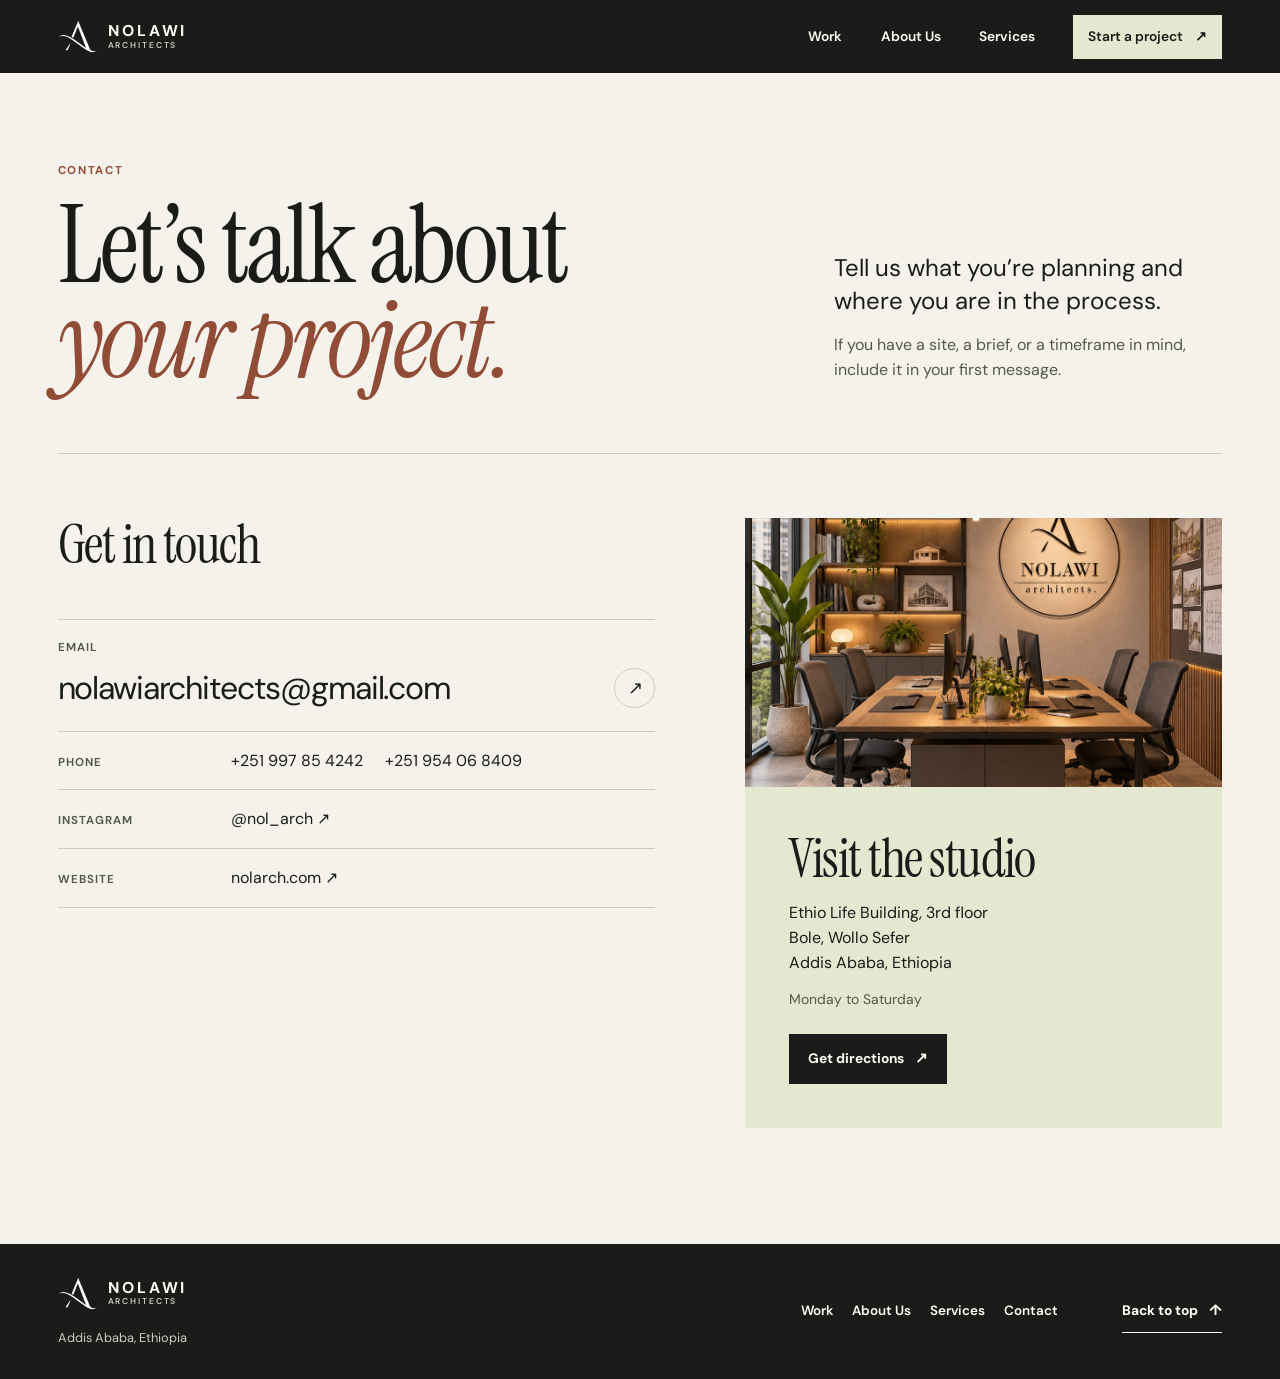
==== commit c8c7df3a: "Serve Nolawi brand typography from the site" ====
--- a/contact.html
+++ b/contact.html
@@ -7,10 +7,8 @@
   <meta name="description" content="Start a project with Nolawi Architects or find our studio in Bole, Wollo Sefer, Addis Ababa.">
   <title>Contact | Nolawi Architects</title>
   <link rel="icon" href="assets/nolawi-favicon.png" type="image/png">
-  <link rel="preconnect" href="https://fonts.googleapis.com">
-  <link rel="preconnect" href="https://fonts.gstatic.com" crossorigin>
-  <link rel="stylesheet" href="https://fonts.googleapis.com/css2?family=DM+Sans:wght@400;500;600;700&amp;family=Instrument+Serif:ital@0;1&amp;display=swap">
-  <link rel="stylesheet" href="styles.css?v=20261125-2">
+  <link rel="preload" href="assets/fonts/instrument-serif.woff2" as="font" type="font/woff2" crossorigin>
+  <link rel="stylesheet" href="styles.css?v=20261125-3">
   <link rel="stylesheet" href="contact.css?v=20261125-2">
   <script src="script.js?v=20261125-2" defer></script>
 </head>
--- a/styles.css
+++ b/styles.css
@@ -1,3 +1,27 @@
+@font-face {
+  font-family: 'DM Sans';
+  src: url('assets/fonts/dm-sans.woff2') format('woff2');
+  font-style: normal;
+  font-weight: 400 700;
+  font-display: swap;
+}
+
+@font-face {
+  font-family: 'Instrument Serif';
+  src: url('assets/fonts/instrument-serif.woff2') format('woff2');
+  font-style: normal;
+  font-weight: 400;
+  font-display: swap;
+}
+
+@font-face {
+  font-family: 'Instrument Serif';
+  src: url('assets/fonts/instrument-serif-italic.woff2') format('woff2');
+  font-style: italic;
+  font-weight: 400;
+  font-display: swap;
+}
+
 :root {
   --paper: #f5f2eb;
   --white: #fffdf7;
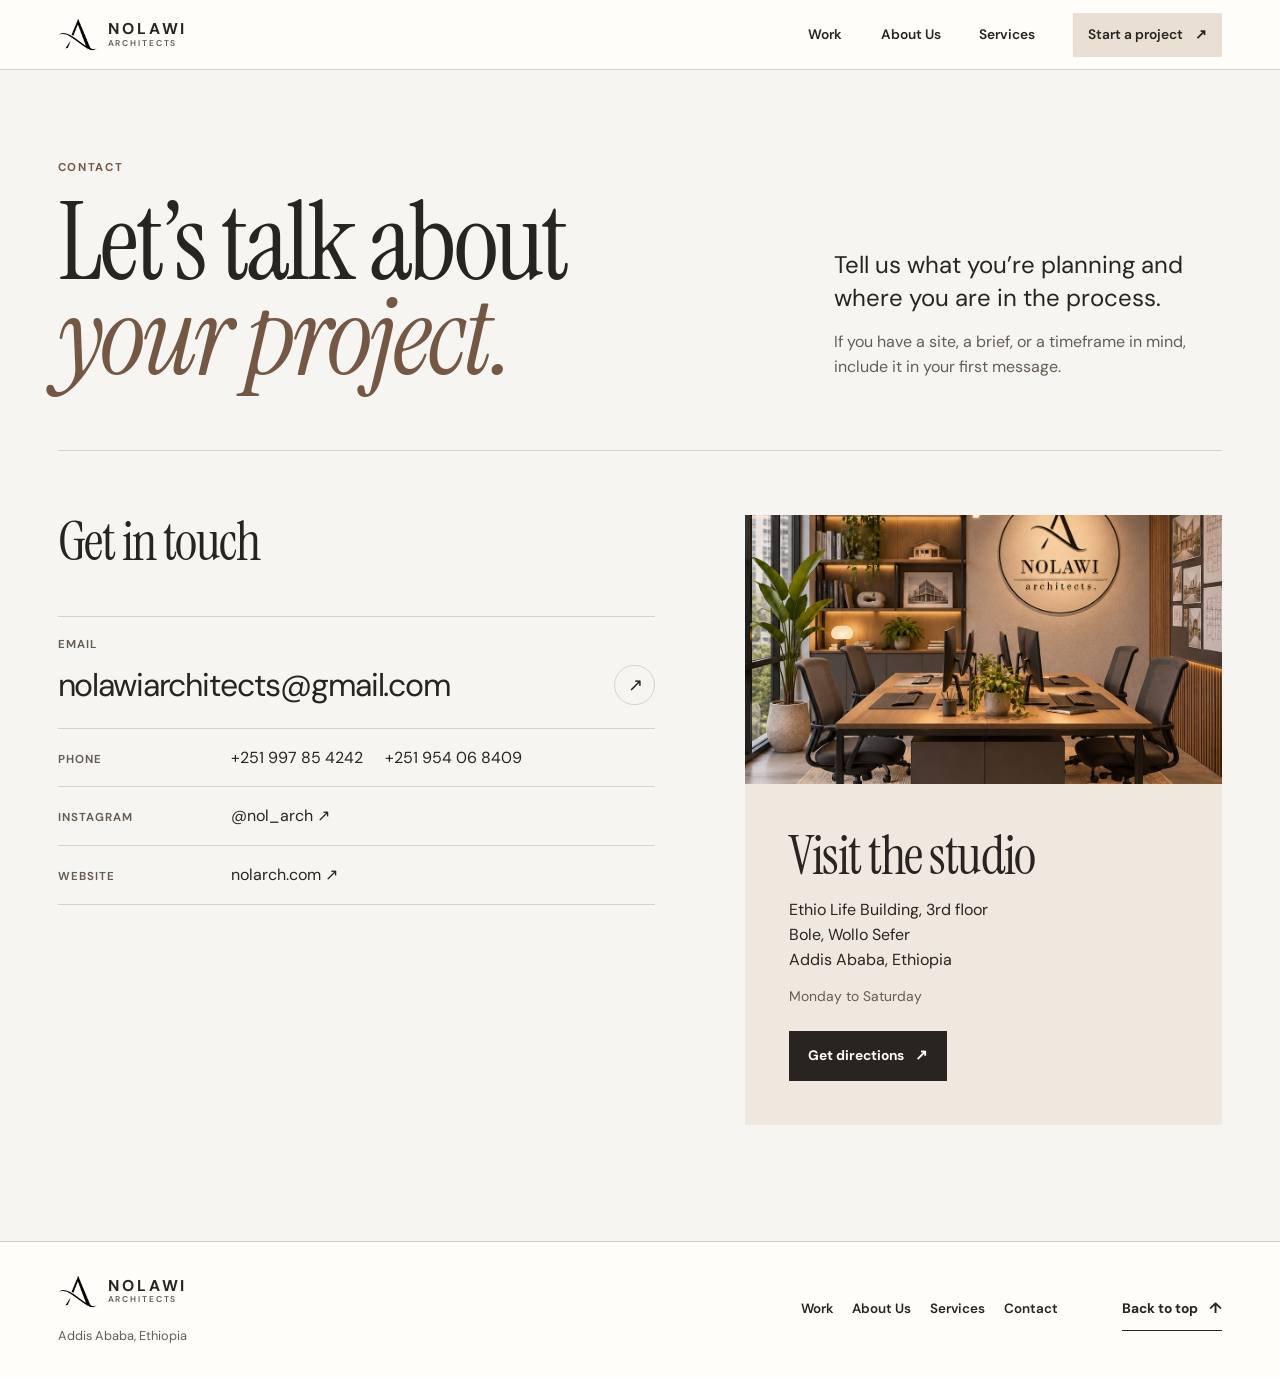
==== commit 9a0722ea: "Simplify Nolawi palette and shorten mobile hero" ====
--- a/contact.html
+++ b/contact.html
@@ -3,14 +3,14 @@
 <head>
   <meta charset="utf-8">
   <meta name="viewport" content="width=device-width,initial-scale=1">
-  <meta name="theme-color" content="#f5f2eb">
+  <meta name="theme-color" content="#fffdf9">
   <meta name="description" content="Start a project with Nolawi Architects or find our studio in Bole, Wollo Sefer, Addis Ababa.">
   <title>Contact | Nolawi Architects</title>
   <link rel="icon" href="assets/nolawi-favicon.png" type="image/png">
   <link rel="preload" href="assets/fonts/instrument-serif.woff2" as="font" type="font/woff2" crossorigin>
-  <link rel="stylesheet" href="styles.css?v=20261125-3">
-  <link rel="stylesheet" href="contact.css?v=20261125-2">
-  <script src="script.js?v=20261125-2" defer></script>
+  <link rel="stylesheet" href="styles.css?v=20261125-4">
+  <link rel="stylesheet" href="contact.css?v=20261125-4">
+  <script src="script.js?v=20261125-4" defer></script>
 </head>
 <body id="top">
   <a class="skip-link" href="#main-content">Skip to main content</a>
--- a/styles.css
+++ b/styles.css
@@ -23,16 +23,16 @@
 }
 
 :root {
-  --paper: #f5f2eb;
-  --white: #fffdf7;
-  --ink: #191c18;
-  --coal: #373c32;
-  --quiet: #5a6055;
-  --line: #d4d2c8;
-  --accent: #e4e8d1;
-  --clay: #904c36;
-  --sand: #eae5d9;
-  --dark: #242a22;
+  --paper: #f7f5f1;
+  --white: #fffdf9;
+  --ink: #282420;
+  --coal: #443e38;
+  --quiet: #655d54;
+  --line: #d9d1c7;
+  --accent: #e9dfd2;
+  --clay: #745844;
+  --sand: #eee8df;
+  --dark: #332d27;
   --gutter: clamp(18px, 4.5vw, 76px);
   --edge: var(--gutter);
   --max: 1440px;
@@ -50,9 +50,8 @@
 button, input, textarea, select { font: inherit; }
 a { color: inherit; text-decoration: none; }
 h1, h2, h3, p, figure { margin: 0; }
-:focus-visible { outline: 3px solid #6f8c60; outline-offset: 4px; }
-:where(.site-header, .site-footer, .hero) :focus-visible { outline-color: #d9edae; }
-::selection { color: var(--ink); background: #dce5bc; }
+:focus-visible { outline: 2px solid var(--clay); outline-offset: 4px; }
+::selection { color: var(--ink); background: var(--accent); }
 main[tabindex="-1"]:focus { outline: none; }
 
 .shell { width: min(calc(100% - 2 * var(--gutter)), var(--max)); margin-inline: auto; }
@@ -67,9 +66,9 @@
 .button, .text-link, .circle-arrow { display: inline-flex; align-items: center; justify-content: center; }
 .button, .text-link { gap: .8em; font-size: .86rem; font-weight: 700; line-height: 1.25; }
 .button { min-height: 50px; padding: 12px 18px; border: 1px solid transparent; background: var(--ink); color: var(--white); transition: background .2s, color .2s; }
-.button:hover { background: #353f2e; }
+.button:hover { background: var(--clay); }
 .button--light { color: var(--ink); background: var(--accent); }
-.button--light:hover { color: var(--ink); background: #f2f5e6; }
+.button--light:hover { color: var(--ink); background: var(--sand); }
 .text-link { width: fit-content; min-height: 44px; border-bottom: 1px solid currentColor; }
 .text-link:hover { color: var(--clay); }
 .button span, .text-link span { flex: none; font-size: 1.08em; }
@@ -78,42 +77,45 @@
 .skip-link, .hero-motion:not(:focus-visible) { position: absolute; z-index: 40; width: 1px; height: 1px; overflow: hidden; clip-path: inset(50%); white-space: nowrap; }
 .skip-link:focus { position: fixed; top: 12px; left: 12px; width: auto; height: auto; padding: 10px 16px; clip-path: none; color: var(--ink); background: var(--accent); }
 
-.site-header { position: sticky; z-index: 20; top: 0; color: var(--white); background: var(--ink); }
-.site-header-inner { display: flex; align-items: center; justify-content: space-between; min-height: 73px; gap: 22px; }
+.site-header { position: sticky; z-index: 20; top: 0; color: var(--ink); background: var(--white); border-bottom: 1px solid var(--line); }
+.site-header-inner { display: flex; align-items: center; justify-content: space-between; min-height: 69px; gap: 22px; }
 .brand { display: inline-flex; width: fit-content; align-items: center; gap: 11px; flex-shrink: 0; }
 .brand img { width: 39px; height: 39px; object-fit: contain; }
+.site-header .brand img, .site-footer .brand img { filter: brightness(0); }
 .brand-type { display: grid; gap: 3px; font-size: .98rem; font-weight: 700; line-height: 1; letter-spacing: .19em; text-transform: uppercase; }
-.brand-type small { font-size: .53rem; font-weight: 600; letter-spacing: .22em; color: #c8cebb; }
+.brand-type small { font-size: .53rem; font-weight: 600; letter-spacing: .22em; color: var(--quiet); }
 .site-nav { display: flex; align-items: center; gap: clamp(17px, 3vw, 44px); font-size: .86rem; font-weight: 600; }
 .site-nav a { display: inline-flex; min-height: 44px; align-items: center; white-space: nowrap; }
-.site-nav a:hover, .site-nav a[aria-current="page"] { color: var(--accent); }
+.site-nav a:hover, .site-nav a[aria-current="page"] { color: var(--clay); }
 .site-nav a[aria-current="page"]:not(.nav-cta) { text-decoration: underline; text-underline-offset: 6px; }
-.site-nav .nav-cta { gap: 12px; padding-inline: 14px; border: 1px solid #69715e; }
+.site-nav .nav-cta { gap: 12px; padding-inline: 14px; border: 1px solid var(--line); }
 .site-nav .nav-cta:hover, .site-nav .nav-cta[aria-current="page"] { border-color: var(--accent); background: var(--accent); color: var(--ink); }
 .menu-toggle { display: none; }
 
-.hero { position: relative; isolation: isolate; display: grid; min-height: clamp(625px, 83svh, 870px); background: #303931; color: var(--white); }
-.hero-slides, .hero::after { position: absolute; z-index: -1; inset: 0; overflow: hidden; }
-.hero-slide { position: absolute; inset: 0; width: 100%; height: 100%; object-fit: cover; object-position: center 48%; opacity: 0; transition: opacity .85s ease; }
-.hero-slide.is-active { opacity: 1; }
-.hero-slide[data-project="ebo-bizztech"] { object-position: center 54%; }
-.hero::after { content: ''; background: linear-gradient(90deg, rgba(14, 19, 15, .86), rgba(14, 19, 15, .50) 44%, rgba(14, 19, 15, .12) 84%), linear-gradient(0deg, rgba(14, 19, 15, .75), transparent 39%); }
-.hero-inner { display: grid; grid-template-rows: 1fr auto; gap: 48px; padding-block: 58px 25px; }
-.hero-intro { align-self: center; }
-.hero .eyebrow { color: var(--accent); }
-.hero .eyebrow span { margin-inline: .35em; opacity: .7; }
-.hero .display { max-width: 12ch; margin: 18px 0 22px; font-size: clamp(5rem, 10.4vw, 10.9rem); line-height: .88; }
-.hero .display em { display: block; font-weight: 400; color: var(--accent); }
-.hero-copy { max-width: 39ch; margin-bottom: 25px; font-size: clamp(1rem, 1.5vw, 1.18rem); color: #faf9f4; text-wrap: pretty; }
-.hero-foot { position: relative; display: flex; justify-content: flex-end; padding-top: 15px; border-top: 1px solid rgba(255,255,255,.38); }
-.hero-project { display: inline-flex; align-items: center; gap: 14px; min-height: 44px; }
-.hero-project small, .hero-project strong { display: block; line-height: 1.3; }
-.hero-project small { margin-bottom: 4px; color: var(--accent); font-size: .67rem; font-weight: 700; letter-spacing: .12em; text-transform: uppercase; }
-.hero-project strong { font-size: clamp(.9rem, 1.45vw, 1.22rem); }
-.hero-project:hover .circle-arrow { color: var(--ink); border-color: var(--accent); background: var(--accent); }
-.hero-motion { align-self: center; margin-right: auto; padding: 8px; border: 1px solid var(--accent); color: var(--white); background: var(--ink); cursor: pointer; }
-
-.featured { padding-block: var(--spacing); }
+.hero { padding-block: clamp(32px, 5vw, 76px); }
+.hero-inner { display: grid; grid-template-columns: minmax(0, .82fr) minmax(0, 1.4fr); align-items: center; gap: clamp(22px, 5vw, 82px); }
+.hero .display { margin-bottom: 16px; font-size: clamp(4rem, 7.1vw, 7.6rem); line-height: .94; }
+.hero .display em { display: block; font-weight: 400; color: var(--clay); }
+.hero-copy { max-width: 33ch; margin-bottom: 16px; color: var(--quiet); font-size: clamp(1rem, 1.4vw, 1.17rem); text-wrap: pretty; }
+.hero-media { min-width: 0; }
+.hero-slides { position: relative; isolation: isolate; overflow: hidden; min-height: 320px; aspect-ratio: 1.48; background: var(--sand); }
+.hero-slide { position: absolute; inset: 0; width: 100%; height: 100%; object-fit: cover; opacity: 0; transition: opacity 1.4s ease; }
+.hero-slide.is-active { z-index: 1; opacity: 1; }
+.hero-slide.is-leaving { opacity: 1; }
+.hero-slide[data-project="ene-misrak"] { object-position: center 46%; }
+.hero.is-rotating .hero-slide:is(.is-active, .is-leaving) { animation: hero-zoom 11.5s linear both; }
+.hero.is-motion-paused .hero-slide { animation-play-state: paused; }
+@keyframes hero-zoom {
+  from { transform: scale(1); }
+  to { transform: scale(1.055); }
+}
+.hero-foot { position: relative; display: flex; justify-content: flex-end; }
+.hero-project { display: inline-flex; align-items: center; gap: 8px; min-height: 44px; color: var(--quiet); font-size: .82rem; }
+.hero-project:hover { color: var(--clay); text-decoration: underline; text-underline-offset: 3px; }
+.hero-motion { align-self: center; margin-right: auto; padding: 6px 9px; border: 1px solid var(--line); color: var(--ink); background: var(--white); cursor: pointer; font-size: .82rem; }
+
+.featured { border-top: 1px solid var(--line); padding-block: clamp(32px, 4.5vw, 70px) var(--spacing); }
+.featured .section-heading .display { margin-top: 0; font-size: clamp(3.1rem, 6vw, 6.25rem); }
 .home-projects { display: grid; grid-template-columns: minmax(0, 1.4fr) minmax(0, 1fr); gap: 28px clamp(16px, 2.4vw, 36px); }
 .home-project { display: flex; flex-direction: column; min-width: 0; border-bottom: 1px solid var(--line); }
 .home-project--lead { grid-row: span 2; }
@@ -127,16 +129,15 @@
 .home-project-info h3 { margin-top: 3px; font-size: clamp(.96rem, 1.6vw, 1.3rem); font-weight: 600; line-height: 1.35; }
 .home-project:hover .circle-arrow, .service-row:hover .circle-arrow { background: var(--ink); color: var(--white); border-color: var(--ink); }
 
-.home-practice { padding-block: var(--spacing); background: var(--dark); color: var(--white); }
+.home-practice { padding-block: var(--spacing); background: var(--sand); }
 .home-practice-inner { display: grid; grid-template-columns: minmax(0, 1.12fr) minmax(0, 1fr); align-items: center; gap: clamp(30px, 7vw, 102px); }
 .practice-image img { width: 100%; aspect-ratio: 1.26; object-fit: cover; }
-.practice-image figcaption { margin-top: 8px; font-size: .82rem; color: var(--accent); }
+.practice-image figcaption { margin-top: 8px; font-size: .82rem; color: var(--quiet); }
 .practice-image figcaption a { display: inline-flex; align-items: center; gap: 8px; min-height: 44px; text-decoration: underline; text-underline-offset: 4px; }
 .practice-intro .display, .home-services .display { margin-block: 12px 18px; font-size: clamp(3.3rem, 5.6vw, 6rem); }
-.practice-intro .eyebrow, .practice-intro em { color: var(--accent); }
+.practice-intro .eyebrow, .practice-intro em { color: var(--clay); }
 .practice-intro em { display: block; }
-.practice-intro > p:not(.eyebrow) { max-width: 48ch; margin-bottom: 16px; color: #e7eadf; }
-.practice-intro .text-link:hover { color: var(--accent); }
+.practice-intro > p:not(.eyebrow) { max-width: 48ch; margin-bottom: 16px; color: var(--quiet); }
 
 .home-services { display: grid; grid-template-columns: minmax(0, .85fr) minmax(0, 1.15fr); gap: clamp(26px, 6vw, 96px); padding-block: var(--spacing); }
 .services-intro { max-width: 40ch; color: var(--quiet); }
@@ -149,34 +150,44 @@
 .contact-panel { padding-block: clamp(46px, 6.5vw, 90px); color: var(--ink); background: var(--accent); }
 .contact-panel-inner { display: flex; justify-content: space-between; align-items: end; flex-wrap: wrap; gap: 22px; }
 .contact-panel .display { margin-top: 10px; font-size: clamp(3.4rem, 6.2vw, 6.6rem); }
-.site-footer { padding-block: 30px; background: var(--ink); color: var(--white); }
+.site-footer { padding-block: 30px; border-top: 1px solid var(--line); background: var(--white); color: var(--ink); }
 .footer-inner { display: grid; grid-template-columns: minmax(0, 1fr) auto auto; align-items: center; gap: 20px clamp(24px, 5vw, 70px); }
-.footer-address p { margin-top: 8px; color: #c8cebb; font-size: .8rem; }
+.footer-address p { margin-top: 8px; color: var(--quiet); font-size: .8rem; }
 .footer-nav { display: flex; flex-wrap: wrap; gap: 1px 19px; font-size: .84rem; font-weight: 600; }
 .footer-nav a { display: inline-flex; align-items: center; min-height: 44px; }
-.footer-nav a:hover, .site-footer .text-link:hover { color: var(--accent); }
+.footer-nav a:hover, .site-footer .text-link:hover { color: var(--clay); }
 .to-top { justify-self: start; white-space: nowrap; }
+
+@media (max-width: 840px) {
+  .hero { padding-block: clamp(20px, 5vw, 38px) 0; }
+  .hero-inner { grid-template-columns: minmax(0, 1fr); gap: 15px; }
+  .hero .display { margin-bottom: 6px; font-size: clamp(2.85rem, 10vw, 5.1rem); line-height: 1; }
+  .hero .display em { display: inline; }
+  .hero-copy { margin-bottom: 2px; font-size: .98rem; }
+  .hero-intro > .text-link { border-bottom: 0; text-decoration: underline; text-underline-offset: 4px; }
+  .hero-slides { min-height: 0; aspect-ratio: 1.65; max-height: 360px; }
+  .hero-motion:focus-visible { position: absolute; bottom: calc(100% + 9px); left: 9px; }
+  .featured { padding-top: 18px; }
+  .featured .section-heading { gap: 4px 16px; align-items: center; margin-bottom: 12px; }
+  .featured .section-heading .display { font-size: clamp(2.5rem, 8vw, 4.4rem); }
+  .featured .section-heading .text-link { font-size: .77rem; }
+}
 
 @media (max-width: 760px) {
   .site-header-inner { flex-wrap: wrap; gap: 0 10px; min-height: 64px; }
   .brand { min-height: 53px; }
   .brand img { width: 34px; height: 34px; }
-  .menu-toggle { display: inline-flex; align-items: center; justify-content: center; gap: 11px; min-height: 44px; padding: 5px 9px; border: 1px solid #69715e; background: transparent; color: var(--white); cursor: pointer; font-size: .78rem; font-weight: 700; }
+  .menu-toggle { display: inline-flex; align-items: center; justify-content: center; gap: 11px; min-height: 44px; padding: 5px 9px; border: 1px solid var(--line); background: transparent; color: var(--ink); cursor: pointer; font-size: .78rem; font-weight: 700; }
   .menu-icon { position: relative; width: 15px; height: 11px; border-top: 1px solid; border-bottom: 1px solid; }
   .menu-toggle[aria-expanded="true"] .menu-icon { border: 0; }
   .menu-toggle[aria-expanded="true"] .menu-icon::before, .menu-toggle[aria-expanded="true"] .menu-icon::after { position: absolute; inset: 5px 0 auto; height: 1px; content: ''; background: currentColor; transform: rotate(45deg); }
   .menu-toggle[aria-expanded="true"] .menu-icon::after { transform: rotate(-45deg); }
   .site-nav { flex: 1 0 100%; flex-wrap: wrap; gap: 0 16px; padding-bottom: 7px; }
   .site-nav .nav-cta { padding-inline: 8px; }
-  .nav-enhanced .site-nav { position: absolute; inset: 100% 0 auto; display: none; flex-direction: column; align-items: stretch; gap: 0; max-height: calc(100dvh - 64px); overflow: auto; padding: 4px var(--gutter) 20px; border-top: 1px solid #424838; background: var(--ink); }
+  .nav-enhanced .site-nav { position: absolute; inset: 100% 0 auto; display: none; flex-direction: column; align-items: stretch; gap: 0; max-height: calc(100dvh - 64px); overflow: auto; padding: 4px var(--gutter) 20px; border-block: 1px solid var(--line); background: var(--white); }
   .nav-enhanced .site-nav.is-open { display: flex; }
-  .nav-enhanced .site-nav a { min-height: 53px; border-bottom: 1px solid #424838; }
-  .nav-enhanced .site-nav .nav-cta { margin-top: 10px; padding-inline: 12px; border: 1px solid #69715e; justify-content: space-between; }
-  .hero { min-height: clamp(540px, 77svh, 710px); }
-  .hero-inner { gap: 30px; padding-block: 45px 18px; }
-  .hero .display { font-size: clamp(4.12rem, 13.5vw, 7.5rem); }
-  .hero::after { background: linear-gradient(90deg, rgba(14,19,15,.73), rgba(14,19,15,.29)), linear-gradient(0deg, rgba(14,19,15,.79), transparent 70%); }
-  .hero-motion:focus-visible { position: absolute; bottom: calc(100% + 12px); left: 0; }
+  .nav-enhanced .site-nav a { min-height: 53px; border-bottom: 1px solid var(--line); }
+  .nav-enhanced .site-nav .nav-cta { margin-top: 10px; padding-inline: 12px; border: 1px solid var(--line); justify-content: space-between; }
   .home-projects, .home-practice-inner, .home-services { grid-template-columns: minmax(0, 1fr); }
   .home-project--lead { grid-row: auto; }
   .home-project .home-project-image { aspect-ratio: 1.4; }
@@ -187,12 +198,14 @@
 }
 
 @media (max-width: 380px) {
-  .hero .display { font-size: clamp(3.65rem, 14vw, 4.2rem); }
-  .hero .eyebrow { font-size: .63rem; letter-spacing: .105em; }
+  .hero .display { font-size: clamp(2.5rem, 12vw, 2.8rem); }
+  .featured .section-heading { flex-wrap: nowrap; }
+  .featured .section-heading .text-link { white-space: nowrap; }
   .service-row { grid-template-columns: minmax(4.4rem, .66fr) minmax(0, 1fr) auto; gap: 7px; }
   .footer-inner { gap: 14px 8px; }
 }
 
 @media (prefers-reduced-motion: reduce) {
   *, *::before, *::after { animation-duration: .01ms !important; transition-duration: .01ms !important; }
-}
+  .hero.is-rotating .hero-slide { animation: none !important; }
+}
--- a/contact.css
+++ b/contact.css
@@ -1,13 +1,7 @@
 .contact-page {
-  --contact-ink: #191c18;
-  --contact-muted: #53584d;
-  --contact-line: #cfccbf;
-  --contact-paper: #f5f2eb;
-  --contact-tint: #e4e8d1;
-  --contact-rust: #904c36;
   padding-bottom: clamp(4.5rem, 9vw, 9rem);
-  background: var(--contact-paper);
-  color: var(--contact-ink);
+  background: var(--paper);
+  color: var(--ink);
 }
 
 .contact-intro {
@@ -16,12 +10,12 @@
   align-items: end;
   gap: clamp(2rem, 6vw, 6rem);
   padding-block: clamp(3.5rem, 7vw, 7.5rem) clamp(2rem, 5vw, 4.5rem);
-  border-bottom: 1px solid var(--contact-line);
+  border-bottom: 1px solid var(--line);
 }
 
 .contact-intro .eyebrow {
   margin-bottom: 1.2rem;
-  color: var(--contact-rust);
+  color: var(--clay);
 }
 
 .contact-intro h1 {
@@ -31,7 +25,7 @@
 }
 
 .contact-intro h1 em {
-  color: var(--contact-rust);
+  color: var(--clay);
 }
 
 .contact-intro-copy {
@@ -46,7 +40,7 @@
 
 .contact-intro-copy p + p {
   margin-top: .85rem;
-  color: var(--contact-muted);
+  color: var(--quiet);
   line-height: 1.6;
 }
 
@@ -66,7 +60,7 @@
 
 .contact-details {
   margin: clamp(1.5rem, 4vw, 3rem) 0 0;
-  border-top: 1px solid var(--contact-line);
+  border-top: 1px solid var(--line);
 }
 
 .contact-detail {
@@ -75,11 +69,11 @@
   align-items: baseline;
   gap: .45rem clamp(.5rem, 3vw, 2rem);
   padding-block: 1rem;
-  border-bottom: 1px solid var(--contact-line);
+  border-bottom: 1px solid var(--line);
 }
 
 .contact-detail dt {
-  color: var(--contact-muted);
+  color: var(--quiet);
   font-size: .72rem;
   font-weight: 650;
   letter-spacing: .09em;
@@ -100,7 +94,7 @@
 }
 
 .contact-detail a:hover {
-  color: var(--contact-rust);
+  color: var(--clay);
   text-decoration-color: currentColor;
 }
 
@@ -127,13 +121,13 @@
   width: 2.55rem;
   height: 2.55rem;
   place-items: center;
-  border: 1px solid var(--contact-line);
+  border: 1px solid var(--line);
   border-radius: 50%;
   font-size: 1.15rem;
 }
 
 .contact-email-link:hover .contact-email-arrow {
-  border-color: var(--contact-rust);
+  border-color: var(--clay);
 }
 
 .contact-phone {
@@ -148,7 +142,7 @@
 }
 
 .contact-visit {
-  background: var(--contact-tint);
+  background: var(--sand);
 }
 
 .contact-visit-image {
@@ -173,7 +167,7 @@
 
 .contact-visit-content p {
   margin-top: .8rem;
-  color: var(--contact-muted);
+  color: var(--quiet);
   font-size: .87rem;
 }
 
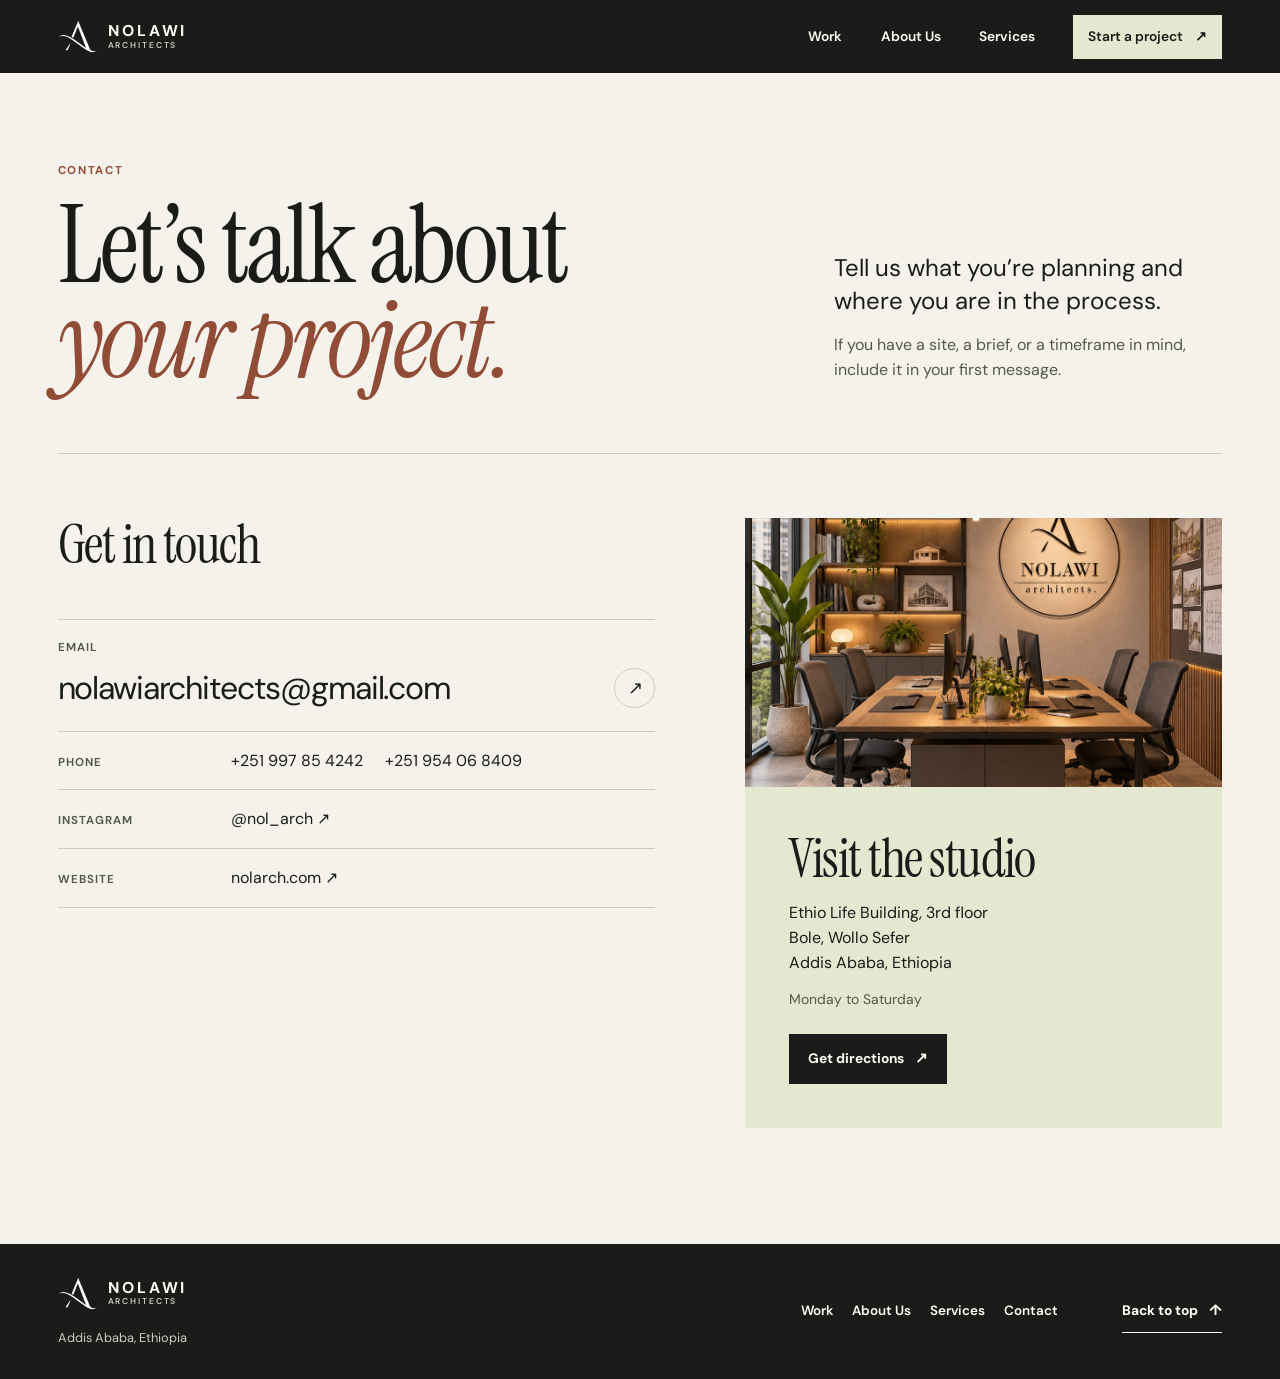
==== commit d30285f0: "Restore Nolawi visual identity with a compact mobile hero" ====
--- a/contact.html
+++ b/contact.html
@@ -3,14 +3,14 @@
 <head>
   <meta charset="utf-8">
   <meta name="viewport" content="width=device-width,initial-scale=1">
-  <meta name="theme-color" content="#fffdf9">
+  <meta name="theme-color" content="#f5f2eb">
   <meta name="description" content="Start a project with Nolawi Architects or find our studio in Bole, Wollo Sefer, Addis Ababa.">
   <title>Contact | Nolawi Architects</title>
   <link rel="icon" href="assets/nolawi-favicon.png" type="image/png">
   <link rel="preload" href="assets/fonts/instrument-serif.woff2" as="font" type="font/woff2" crossorigin>
-  <link rel="stylesheet" href="styles.css?v=20261125-4">
-  <link rel="stylesheet" href="contact.css?v=20261125-4">
-  <script src="script.js?v=20261125-4" defer></script>
+  <link rel="stylesheet" href="styles.css?v=20261125-5">
+  <link rel="stylesheet" href="contact.css?v=20261125-5">
+  <script src="script.js?v=20261125-5" defer></script>
 </head>
 <body id="top">
   <a class="skip-link" href="#main-content">Skip to main content</a>
--- a/styles.css
+++ b/styles.css
@@ -23,16 +23,16 @@
 }
 
 :root {
-  --paper: #f7f5f1;
-  --white: #fffdf9;
-  --ink: #282420;
-  --coal: #443e38;
-  --quiet: #655d54;
-  --line: #d9d1c7;
-  --accent: #e9dfd2;
-  --clay: #745844;
-  --sand: #eee8df;
-  --dark: #332d27;
+  --paper: #f5f2eb;
+  --white: #fffdf7;
+  --ink: #191c18;
+  --coal: #373c32;
+  --quiet: #5a6055;
+  --line: #d4d2c8;
+  --accent: #e4e8d1;
+  --clay: #904c36;
+  --sand: #eae5d9;
+  --dark: #242a22;
   --gutter: clamp(18px, 4.5vw, 76px);
   --edge: var(--gutter);
   --max: 1440px;
@@ -50,8 +50,9 @@
 button, input, textarea, select { font: inherit; }
 a { color: inherit; text-decoration: none; }
 h1, h2, h3, p, figure { margin: 0; }
-:focus-visible { outline: 2px solid var(--clay); outline-offset: 4px; }
-::selection { color: var(--ink); background: var(--accent); }
+:focus-visible { outline: 3px solid #6f8c60; outline-offset: 4px; }
+:where(.site-header, .site-footer, .hero) :focus-visible { outline-color: #d9edae; }
+::selection { color: var(--ink); background: #dce5bc; }
 main[tabindex="-1"]:focus { outline: none; }
 
 .shell { width: min(calc(100% - 2 * var(--gutter)), var(--max)); margin-inline: auto; }
@@ -66,9 +67,9 @@
 .button, .text-link, .circle-arrow { display: inline-flex; align-items: center; justify-content: center; }
 .button, .text-link { gap: .8em; font-size: .86rem; font-weight: 700; line-height: 1.25; }
 .button { min-height: 50px; padding: 12px 18px; border: 1px solid transparent; background: var(--ink); color: var(--white); transition: background .2s, color .2s; }
-.button:hover { background: var(--clay); }
+.button:hover { background: #353f2e; }
 .button--light { color: var(--ink); background: var(--accent); }
-.button--light:hover { color: var(--ink); background: var(--sand); }
+.button--light:hover { color: var(--ink); background: #f2f5e6; }
 .text-link { width: fit-content; min-height: 44px; border-bottom: 1px solid currentColor; }
 .text-link:hover { color: var(--clay); }
 .button span, .text-link span { flex: none; font-size: 1.08em; }
@@ -77,45 +78,49 @@
 .skip-link, .hero-motion:not(:focus-visible) { position: absolute; z-index: 40; width: 1px; height: 1px; overflow: hidden; clip-path: inset(50%); white-space: nowrap; }
 .skip-link:focus { position: fixed; top: 12px; left: 12px; width: auto; height: auto; padding: 10px 16px; clip-path: none; color: var(--ink); background: var(--accent); }
 
-.site-header { position: sticky; z-index: 20; top: 0; color: var(--ink); background: var(--white); border-bottom: 1px solid var(--line); }
-.site-header-inner { display: flex; align-items: center; justify-content: space-between; min-height: 69px; gap: 22px; }
+.site-header { position: sticky; z-index: 20; top: 0; color: var(--white); background: var(--ink); }
+.site-header-inner { display: flex; align-items: center; justify-content: space-between; min-height: 73px; gap: 22px; }
 .brand { display: inline-flex; width: fit-content; align-items: center; gap: 11px; flex-shrink: 0; }
 .brand img { width: 39px; height: 39px; object-fit: contain; }
-.site-header .brand img, .site-footer .brand img { filter: brightness(0); }
 .brand-type { display: grid; gap: 3px; font-size: .98rem; font-weight: 700; line-height: 1; letter-spacing: .19em; text-transform: uppercase; }
-.brand-type small { font-size: .53rem; font-weight: 600; letter-spacing: .22em; color: var(--quiet); }
+.brand-type small { font-size: .53rem; font-weight: 600; letter-spacing: .22em; color: #c8cebb; }
 .site-nav { display: flex; align-items: center; gap: clamp(17px, 3vw, 44px); font-size: .86rem; font-weight: 600; }
 .site-nav a { display: inline-flex; min-height: 44px; align-items: center; white-space: nowrap; }
-.site-nav a:hover, .site-nav a[aria-current="page"] { color: var(--clay); }
+.site-nav a:hover, .site-nav a[aria-current="page"] { color: var(--accent); }
 .site-nav a[aria-current="page"]:not(.nav-cta) { text-decoration: underline; text-underline-offset: 6px; }
-.site-nav .nav-cta { gap: 12px; padding-inline: 14px; border: 1px solid var(--line); }
+.site-nav .nav-cta { gap: 12px; padding-inline: 14px; border: 1px solid #69715e; }
 .site-nav .nav-cta:hover, .site-nav .nav-cta[aria-current="page"] { border-color: var(--accent); background: var(--accent); color: var(--ink); }
 .menu-toggle { display: none; }
 
-.hero { padding-block: clamp(32px, 5vw, 76px); }
-.hero-inner { display: grid; grid-template-columns: minmax(0, .82fr) minmax(0, 1.4fr); align-items: center; gap: clamp(22px, 5vw, 82px); }
-.hero .display { margin-bottom: 16px; font-size: clamp(4rem, 7.1vw, 7.6rem); line-height: .94; }
-.hero .display em { display: block; font-weight: 400; color: var(--clay); }
-.hero-copy { max-width: 33ch; margin-bottom: 16px; color: var(--quiet); font-size: clamp(1rem, 1.4vw, 1.17rem); text-wrap: pretty; }
-.hero-media { min-width: 0; }
-.hero-slides { position: relative; isolation: isolate; overflow: hidden; min-height: 320px; aspect-ratio: 1.48; background: var(--sand); }
-.hero-slide { position: absolute; inset: 0; width: 100%; height: 100%; object-fit: cover; opacity: 0; transition: opacity 1.4s ease; }
+.hero { position: relative; isolation: isolate; display: grid; min-height: clamp(625px, 83svh, 870px); background: #303931; color: var(--white); }
+.hero-slides, .hero::after { position: absolute; z-index: -1; inset: 0; overflow: hidden; }
+.hero-slide { position: absolute; inset: 0; width: 100%; height: 100%; object-fit: cover; object-position: center 48%; opacity: 0; transition: opacity 1.4s ease; }
 .hero-slide.is-active { z-index: 1; opacity: 1; }
 .hero-slide.is-leaving { opacity: 1; }
-.hero-slide[data-project="ene-misrak"] { object-position: center 46%; }
 .hero.is-rotating .hero-slide:is(.is-active, .is-leaving) { animation: hero-zoom 11.5s linear both; }
 .hero.is-motion-paused .hero-slide { animation-play-state: paused; }
 @keyframes hero-zoom {
   from { transform: scale(1); }
   to { transform: scale(1.055); }
 }
-.hero-foot { position: relative; display: flex; justify-content: flex-end; }
-.hero-project { display: inline-flex; align-items: center; gap: 8px; min-height: 44px; color: var(--quiet); font-size: .82rem; }
-.hero-project:hover { color: var(--clay); text-decoration: underline; text-underline-offset: 3px; }
-.hero-motion { align-self: center; margin-right: auto; padding: 6px 9px; border: 1px solid var(--line); color: var(--ink); background: var(--white); cursor: pointer; font-size: .82rem; }
-
-.featured { border-top: 1px solid var(--line); padding-block: clamp(32px, 4.5vw, 70px) var(--spacing); }
-.featured .section-heading .display { margin-top: 0; font-size: clamp(3.1rem, 6vw, 6.25rem); }
+.hero-slide[data-project="ebo-bizztech"] { object-position: center 54%; }
+.hero::after { content: ''; background: linear-gradient(90deg, rgba(14, 19, 15, .86), rgba(14, 19, 15, .50) 44%, rgba(14, 19, 15, .12) 84%), linear-gradient(0deg, rgba(14, 19, 15, .75), transparent 39%); }
+.hero-inner { display: grid; grid-template-rows: 1fr auto; gap: 48px; padding-block: 58px 25px; }
+.hero-intro { align-self: center; }
+.hero .eyebrow { color: var(--accent); }
+.hero .eyebrow span { margin-inline: .35em; opacity: .7; }
+.hero .display { max-width: 12ch; margin: 18px 0 22px; font-size: clamp(5rem, 10.4vw, 10.9rem); line-height: .88; }
+.hero .display em { display: block; font-weight: 400; color: var(--accent); }
+.hero-copy { max-width: 39ch; margin-bottom: 25px; font-size: clamp(1rem, 1.5vw, 1.18rem); color: #faf9f4; text-wrap: pretty; }
+.hero-foot { position: relative; display: flex; justify-content: flex-end; padding-top: 15px; border-top: 1px solid rgba(255,255,255,.38); }
+.hero-project { display: inline-flex; align-items: center; gap: 14px; min-height: 44px; }
+.hero-project small, .hero-project strong { display: block; line-height: 1.3; }
+.hero-project small { margin-bottom: 4px; color: var(--accent); font-size: .67rem; font-weight: 700; letter-spacing: .12em; text-transform: uppercase; }
+.hero-project strong { font-size: clamp(.9rem, 1.45vw, 1.22rem); }
+.hero-project:hover .circle-arrow { color: var(--ink); border-color: var(--accent); background: var(--accent); }
+.hero-motion { align-self: center; margin-right: auto; padding: 8px; border: 1px solid var(--accent); color: var(--white); background: var(--ink); cursor: pointer; }
+
+.featured { padding-block: var(--spacing); }
 .home-projects { display: grid; grid-template-columns: minmax(0, 1.4fr) minmax(0, 1fr); gap: 28px clamp(16px, 2.4vw, 36px); }
 .home-project { display: flex; flex-direction: column; min-width: 0; border-bottom: 1px solid var(--line); }
 .home-project--lead { grid-row: span 2; }
@@ -129,15 +134,16 @@
 .home-project-info h3 { margin-top: 3px; font-size: clamp(.96rem, 1.6vw, 1.3rem); font-weight: 600; line-height: 1.35; }
 .home-project:hover .circle-arrow, .service-row:hover .circle-arrow { background: var(--ink); color: var(--white); border-color: var(--ink); }
 
-.home-practice { padding-block: var(--spacing); background: var(--sand); }
+.home-practice { padding-block: var(--spacing); background: var(--dark); color: var(--white); }
 .home-practice-inner { display: grid; grid-template-columns: minmax(0, 1.12fr) minmax(0, 1fr); align-items: center; gap: clamp(30px, 7vw, 102px); }
 .practice-image img { width: 100%; aspect-ratio: 1.26; object-fit: cover; }
-.practice-image figcaption { margin-top: 8px; font-size: .82rem; color: var(--quiet); }
+.practice-image figcaption { margin-top: 8px; font-size: .82rem; color: var(--accent); }
 .practice-image figcaption a { display: inline-flex; align-items: center; gap: 8px; min-height: 44px; text-decoration: underline; text-underline-offset: 4px; }
 .practice-intro .display, .home-services .display { margin-block: 12px 18px; font-size: clamp(3.3rem, 5.6vw, 6rem); }
-.practice-intro .eyebrow, .practice-intro em { color: var(--clay); }
+.practice-intro .eyebrow, .practice-intro em { color: var(--accent); }
 .practice-intro em { display: block; }
-.practice-intro > p:not(.eyebrow) { max-width: 48ch; margin-bottom: 16px; color: var(--quiet); }
+.practice-intro > p:not(.eyebrow) { max-width: 48ch; margin-bottom: 16px; color: #e7eadf; }
+.practice-intro .text-link:hover { color: var(--accent); }
 
 .home-services { display: grid; grid-template-columns: minmax(0, .85fr) minmax(0, 1.15fr); gap: clamp(26px, 6vw, 96px); padding-block: var(--spacing); }
 .services-intro { max-width: 40ch; color: var(--quiet); }
@@ -150,44 +156,42 @@
 .contact-panel { padding-block: clamp(46px, 6.5vw, 90px); color: var(--ink); background: var(--accent); }
 .contact-panel-inner { display: flex; justify-content: space-between; align-items: end; flex-wrap: wrap; gap: 22px; }
 .contact-panel .display { margin-top: 10px; font-size: clamp(3.4rem, 6.2vw, 6.6rem); }
-.site-footer { padding-block: 30px; border-top: 1px solid var(--line); background: var(--white); color: var(--ink); }
+.site-footer { padding-block: 30px; background: var(--ink); color: var(--white); }
 .footer-inner { display: grid; grid-template-columns: minmax(0, 1fr) auto auto; align-items: center; gap: 20px clamp(24px, 5vw, 70px); }
-.footer-address p { margin-top: 8px; color: var(--quiet); font-size: .8rem; }
+.footer-address p { margin-top: 8px; color: #c8cebb; font-size: .8rem; }
 .footer-nav { display: flex; flex-wrap: wrap; gap: 1px 19px; font-size: .84rem; font-weight: 600; }
 .footer-nav a { display: inline-flex; align-items: center; min-height: 44px; }
-.footer-nav a:hover, .site-footer .text-link:hover { color: var(--clay); }
+.footer-nav a:hover, .site-footer .text-link:hover { color: var(--accent); }
 .to-top { justify-self: start; white-space: nowrap; }
-
-@media (max-width: 840px) {
-  .hero { padding-block: clamp(20px, 5vw, 38px) 0; }
-  .hero-inner { grid-template-columns: minmax(0, 1fr); gap: 15px; }
-  .hero .display { margin-bottom: 6px; font-size: clamp(2.85rem, 10vw, 5.1rem); line-height: 1; }
-  .hero .display em { display: inline; }
-  .hero-copy { margin-bottom: 2px; font-size: .98rem; }
-  .hero-intro > .text-link { border-bottom: 0; text-decoration: underline; text-underline-offset: 4px; }
-  .hero-slides { min-height: 0; aspect-ratio: 1.65; max-height: 360px; }
-  .hero-motion:focus-visible { position: absolute; bottom: calc(100% + 9px); left: 9px; }
-  .featured { padding-top: 18px; }
-  .featured .section-heading { gap: 4px 16px; align-items: center; margin-bottom: 12px; }
-  .featured .section-heading .display { font-size: clamp(2.5rem, 8vw, 4.4rem); }
-  .featured .section-heading .text-link { font-size: .77rem; }
-}
 
 @media (max-width: 760px) {
   .site-header-inner { flex-wrap: wrap; gap: 0 10px; min-height: 64px; }
   .brand { min-height: 53px; }
   .brand img { width: 34px; height: 34px; }
-  .menu-toggle { display: inline-flex; align-items: center; justify-content: center; gap: 11px; min-height: 44px; padding: 5px 9px; border: 1px solid var(--line); background: transparent; color: var(--ink); cursor: pointer; font-size: .78rem; font-weight: 700; }
+  .menu-toggle { display: inline-flex; align-items: center; justify-content: center; gap: 11px; min-height: 44px; padding: 5px 9px; border: 1px solid #69715e; background: transparent; color: var(--white); cursor: pointer; font-size: .78rem; font-weight: 700; }
   .menu-icon { position: relative; width: 15px; height: 11px; border-top: 1px solid; border-bottom: 1px solid; }
   .menu-toggle[aria-expanded="true"] .menu-icon { border: 0; }
   .menu-toggle[aria-expanded="true"] .menu-icon::before, .menu-toggle[aria-expanded="true"] .menu-icon::after { position: absolute; inset: 5px 0 auto; height: 1px; content: ''; background: currentColor; transform: rotate(45deg); }
   .menu-toggle[aria-expanded="true"] .menu-icon::after { transform: rotate(-45deg); }
   .site-nav { flex: 1 0 100%; flex-wrap: wrap; gap: 0 16px; padding-bottom: 7px; }
   .site-nav .nav-cta { padding-inline: 8px; }
-  .nav-enhanced .site-nav { position: absolute; inset: 100% 0 auto; display: none; flex-direction: column; align-items: stretch; gap: 0; max-height: calc(100dvh - 64px); overflow: auto; padding: 4px var(--gutter) 20px; border-block: 1px solid var(--line); background: var(--white); }
+  .nav-enhanced .site-nav { position: absolute; inset: 100% 0 auto; display: none; flex-direction: column; align-items: stretch; gap: 0; max-height: calc(100dvh - 64px); overflow: auto; padding: 4px var(--gutter) 20px; border-top: 1px solid #424838; background: var(--ink); }
   .nav-enhanced .site-nav.is-open { display: flex; }
-  .nav-enhanced .site-nav a { min-height: 53px; border-bottom: 1px solid var(--line); }
-  .nav-enhanced .site-nav .nav-cta { margin-top: 10px; padding-inline: 12px; border: 1px solid var(--line); justify-content: space-between; }
+  .nav-enhanced .site-nav a { min-height: 53px; border-bottom: 1px solid #424838; }
+  .nav-enhanced .site-nav .nav-cta { margin-top: 10px; padding-inline: 12px; border: 1px solid #69715e; justify-content: space-between; }
+  .hero { min-height: clamp(375px, 48svh, 460px); }
+  .hero-inner { gap: 16px; padding-block: 23px 12px; }
+  .hero .display { margin-block: 10px 12px; font-size: clamp(3.4rem, 12vw, 5.7rem); }
+  .hero-copy { margin-bottom: 13px; font-size: .96rem; line-height: 1.45; }
+  .hero-intro .button { min-height: 44px; padding: 8px 14px; }
+  .hero-foot { padding-top: 9px; }
+  .hero-project .circle-arrow { width: 40px; height: 40px; }
+  .featured { padding-top: 22px; }
+  .featured .section-heading { gap: 4px 12px; margin-bottom: 15px; align-items: end; }
+  .featured .section-heading .display { margin-top: 4px; font-size: clamp(2.35rem, 10vw, 4.2rem); }
+  .featured .section-heading .text-link { white-space: nowrap; font-size: .76rem; }
+  .hero::after { background: linear-gradient(90deg, rgba(14,19,15,.73), rgba(14,19,15,.29)), linear-gradient(0deg, rgba(14,19,15,.79), transparent 70%); }
+  .hero-motion:focus-visible { position: absolute; bottom: calc(100% + 12px); left: 0; }
   .home-projects, .home-practice-inner, .home-services { grid-template-columns: minmax(0, 1fr); }
   .home-project--lead { grid-row: auto; }
   .home-project .home-project-image { aspect-ratio: 1.4; }
@@ -198,9 +202,10 @@
 }
 
 @media (max-width: 380px) {
-  .hero .display { font-size: clamp(2.5rem, 12vw, 2.8rem); }
+  .hero .display { font-size: clamp(3.1rem, 13.8vw, 3.4rem); }
+  .hero .eyebrow { font-size: .63rem; letter-spacing: .105em; }
   .featured .section-heading { flex-wrap: nowrap; }
-  .featured .section-heading .text-link { white-space: nowrap; }
+  .featured .section-heading .display { font-size: 2.15rem; }
   .service-row { grid-template-columns: minmax(4.4rem, .66fr) minmax(0, 1fr) auto; gap: 7px; }
   .footer-inner { gap: 14px 8px; }
 }
--- a/contact.css
+++ b/contact.css
@@ -1,7 +1,13 @@
 .contact-page {
+  --contact-ink: #191c18;
+  --contact-muted: #53584d;
+  --contact-line: #cfccbf;
+  --contact-paper: #f5f2eb;
+  --contact-tint: #e4e8d1;
+  --contact-rust: #904c36;
   padding-bottom: clamp(4.5rem, 9vw, 9rem);
-  background: var(--paper);
-  color: var(--ink);
+  background: var(--contact-paper);
+  color: var(--contact-ink);
 }
 
 .contact-intro {
@@ -10,12 +16,12 @@
   align-items: end;
   gap: clamp(2rem, 6vw, 6rem);
   padding-block: clamp(3.5rem, 7vw, 7.5rem) clamp(2rem, 5vw, 4.5rem);
-  border-bottom: 1px solid var(--line);
+  border-bottom: 1px solid var(--contact-line);
 }
 
 .contact-intro .eyebrow {
   margin-bottom: 1.2rem;
-  color: var(--clay);
+  color: var(--contact-rust);
 }
 
 .contact-intro h1 {
@@ -25,7 +31,7 @@
 }
 
 .contact-intro h1 em {
-  color: var(--clay);
+  color: var(--contact-rust);
 }
 
 .contact-intro-copy {
@@ -40,7 +46,7 @@
 
 .contact-intro-copy p + p {
   margin-top: .85rem;
-  color: var(--quiet);
+  color: var(--contact-muted);
   line-height: 1.6;
 }
 
@@ -60,7 +66,7 @@
 
 .contact-details {
   margin: clamp(1.5rem, 4vw, 3rem) 0 0;
-  border-top: 1px solid var(--line);
+  border-top: 1px solid var(--contact-line);
 }
 
 .contact-detail {
@@ -69,11 +75,11 @@
   align-items: baseline;
   gap: .45rem clamp(.5rem, 3vw, 2rem);
   padding-block: 1rem;
-  border-bottom: 1px solid var(--line);
+  border-bottom: 1px solid var(--contact-line);
 }
 
 .contact-detail dt {
-  color: var(--quiet);
+  color: var(--contact-muted);
   font-size: .72rem;
   font-weight: 650;
   letter-spacing: .09em;
@@ -94,7 +100,7 @@
 }
 
 .contact-detail a:hover {
-  color: var(--clay);
+  color: var(--contact-rust);
   text-decoration-color: currentColor;
 }
 
@@ -121,13 +127,13 @@
   width: 2.55rem;
   height: 2.55rem;
   place-items: center;
-  border: 1px solid var(--line);
+  border: 1px solid var(--contact-line);
   border-radius: 50%;
   font-size: 1.15rem;
 }
 
 .contact-email-link:hover .contact-email-arrow {
-  border-color: var(--clay);
+  border-color: var(--contact-rust);
 }
 
 .contact-phone {
@@ -142,7 +148,7 @@
 }
 
 .contact-visit {
-  background: var(--sand);
+  background: var(--contact-tint);
 }
 
 .contact-visit-image {
@@ -167,7 +173,7 @@
 
 .contact-visit-content p {
   margin-top: .8rem;
-  color: var(--quiet);
+  color: var(--contact-muted);
   font-size: .87rem;
 }
 
